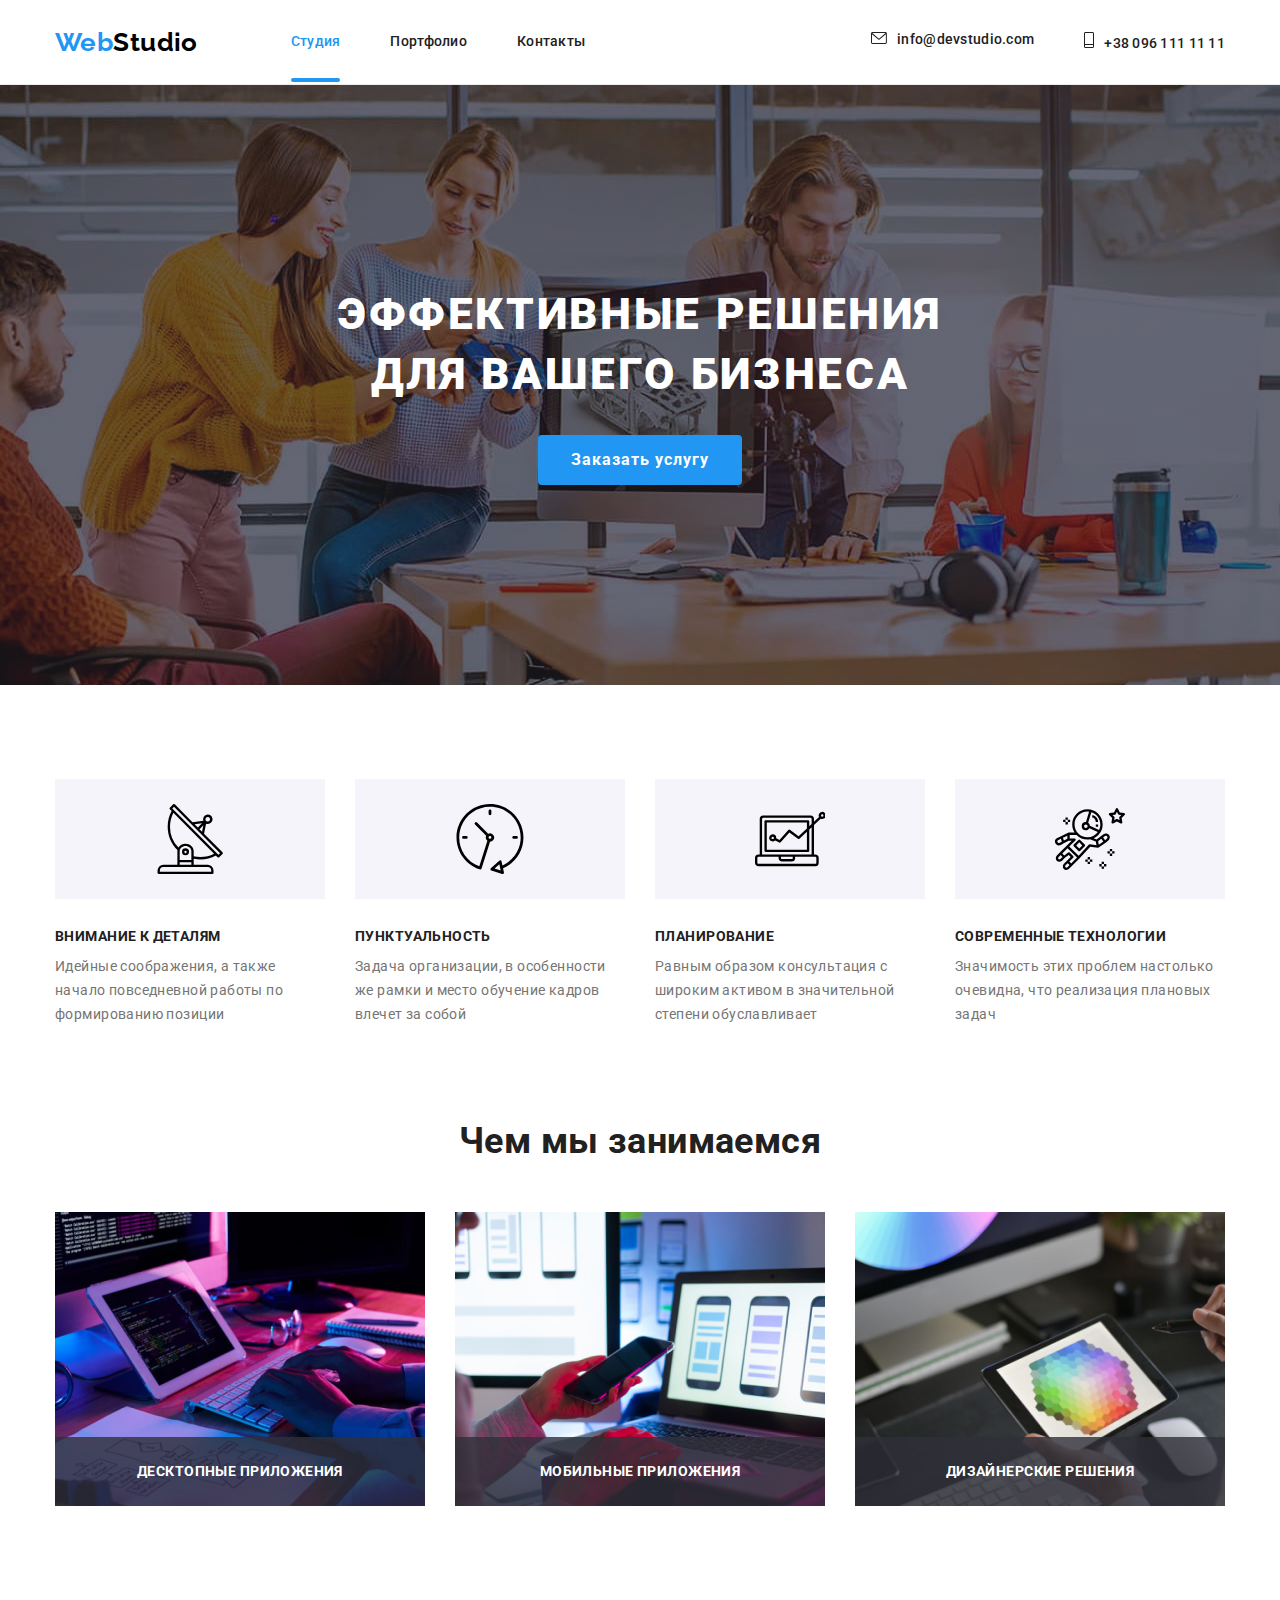
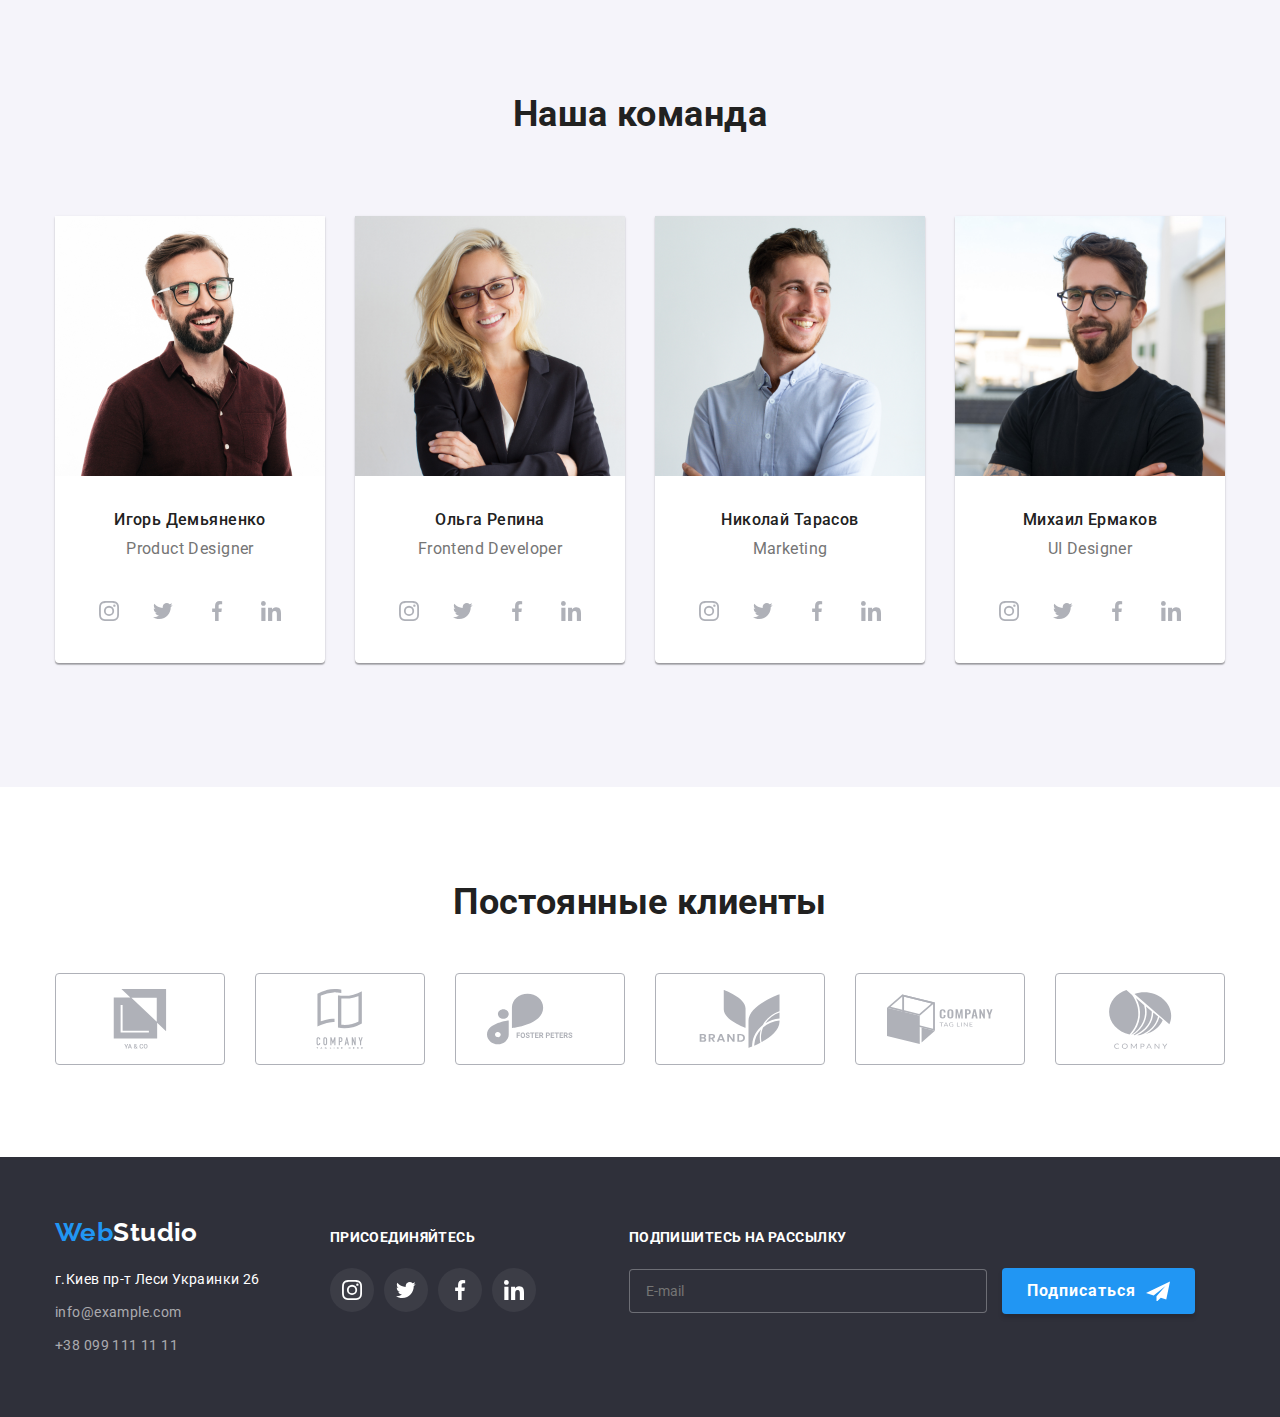
==== index.html @ 928c5e3b "Initial commit" ====
<!DOCTYPE html>
<html lang="ru">
  <head>
    <meta charset="UTF-8" />
    <meta http-equiv="X-UA-Compatible" content="IE=edge" />
    <meta name="viewport" content="width=device-width, initial-scale=1.0" />
    <title>WebStudio</title>
    <link rel="preconnect" href="https://fonts.googleapis.com" />
    <link rel="preconnect" href="https://fonts.gstatic.com" crossorigin />
    <link
      href="https://fonts.googleapis.com/css2?family=Raleway:ital,wght@0,700;1,700&family=Roboto:wght@400;500;700;900&display=swap"
      rel="stylesheet"
    />
    <link
    rel="stylesheet"
    href="https://cdnjs.cloudflare.com/ajax/libs/modern-normalize/1.1.0/modern-normalize.min.css"
  />    
    <link rel="stylesheet" href="./css/main.min.css">
  </head>

  <body>
    <header class="header">
      <div class="container header__section">            
          <a class="header__logo logo link"=./index.html" 
            >Web<span class="header__logo--black">Studio</span></a>
        <nav class="header__nav">
        <ul class="nav list no-bullet">
          <li class="nav__item"><a href="./index.html" class="nav__link link nav__link--current ">Студия</a></li>
          <li class="nav__item"><a href="./portfolio.html" class="nav__link">Портфолио</a></li>
          <li class="nav__item"><a href="" class="nav__link">Контакты</a></li>
        </ul>
      </nav>
      <ul class="header-contact header-contack__list no-bullet">
        <li class="header-contact__item"><a href="mailto:info@devstudio.com" class="header-contact__link link"><svg class="header-contact__icon" width="16" height="12">
          <use href="./images/icons.svg#icon-envelope"></use>
        </svg>info@devstudio.com</a></li>
        <li class="header-contact__item"><a href="tel:+380961111111" class="header-contact__link link"><svg class="header-contact__icon" width="10" height="16">
          <use href="./images/icons.svg#icon-mobile"></use>
        </svg>+38 096 111 11 11</a></li>
      </ul>
    </div>
    
    </header>
    <main>
      <section class="hero">
        <div class="container">
        <h1 class="hero__title">
          Эффективные решения
          для вашего бизнеса
        </h1>
        <button type="button" class="hero__button" data-modal-open="">Заказать услугу</button>
      </div>
      </section>

      <section class="features">
        <div class="container">
        <h2 class="visually-hidden">Особенности</h2>
        <ul class="no-bullet feature-list">
          <li class="feature-list__items">
            <div class="features-list__icon-fon">
              <svg class="features-list__icon" width="70" height="70">
                <use href="./images/icons.svg#icon-antenna"></use>
              </svg>
            </div>
            <h3 class="features-list__title ">Внимание к деталям</h3>
            <p class="features-list__text">Идейные соображения, а также начало повседневной работы по формированию позиции</p>
          </li>
          <li class="feature-list__items">
            <div class="features-list__icon-fon">
              <svg class="features-list__icon" width="70" height="70">
                <use href="./images/icons.svg#icon-clock"></use>
              </svg>
            </div>
            <h3 class="features-list__title ">Пунктуальность</h3>
            <p class="features-list__text">Задача организации, в особенности же рамки и место обучение кадров влечет за собой </p>
            
          </li>
          <li class="feature-list__items">
            <div class="features-list__icon-fon">
              <svg class="features-list__icon" width="70" height="70">
                <use href="./images/icons.svg#icon-diagram"></use>
              </svg>
            </div>
            <h3 class="features-list__title">Планирование</h3>
            <p class="features-list__text">Равным образом консультация с широким активом в значительной степени обуславливает </p>

           
          </li>
          <li class="feature-list__items">
            <div class="features-list__icon-fon">
                <svg class="features-list__icon" width="70" height="70">
                  <use href="./images/icons.svg#icon-astronaut"></use>
                </svg>
              </div>
            <h3 class="features-list__title ">Современные технологии</h3>
            <p class="features-list__text">Значимость этих проблем настолько очевидна, что реализация плановых задач</p>
          </li>
        </ul>
        </div>
      </section>

      <section class="activity">
        <div class="container">
        <h2 class="activity__title">Чем мы занимаемся</h2>
        <ul class="no-bullet list-activity">
          <li class="list-activity__item">
            <img src="./images/box_1.jpg" alt="руки на клавиатуре" width="370" height="294" />
            <p class="list-activity__text">Десктопные приложения</p>
          </li>
          <li class="list-activity__item">
            <img src="./images/box_2.jpg" alt="телефон в руках" width="370" height="294" />
            <p class="list-activity__text">Мобильные приложения</p>
          </li>
          <li class="list-activity__item">
            <img src="./images/box_3.jpg" alt="телефон в руках" width="370" height="294" />
            <p class="list-activity__text">Дизайнерские решения</p>
          </li>
        </ul>
      </div>
      </section>

      <section class="team">
        <div class="container">
        <h2 class="team-title">Наша команда</h2>

        <ul class="no-bullet team-list">          
          <li class="team-list__item--shadow ">
            <img src="./images/img_1.jpg" alt="Игорь Демьяненко" width="270" height="260" />
            <h3 class="team-list__worker">Игорь Демьяненко</h3>
            <p lang="en" class="team-list__profession">Product Designer</p>
            
            <ul class="team-list__social-list no-bullet">
              <li class="team-list__social-item">
                  <a href="" class="team-list__social-link">
                      <svg class="team-list__social-logo" width="20" height="20">   
                          <use href="./images/icons.svg#icon-instagram" ></use> 
                      </svg>
                  </a>
              </li>
              <li class="team-list__social-item">
                  <a href="" class="team-list__social-link">
                      <svg class="team-list__social-logo" width="20" height="20">
                          <use href="./images/icons.svg#icon-twitter" ></use>
                      </svg>
                  </a>
              </li>
              <li class="team-list__social-item">
                  <a href="" class="team-list__social-link">
                      <svg class="team-list__social-logo" width="20" height="20">
                          <use href="./images/icons.svg#icon-facebook" ></use>
                      </svg>
                  </a>
              </li>
              <li class="team-list__social-item">
                  <a href="" class="team-list__social-link">
                      <svg class="team-list__social-logo" width="20" height="20">
                          <use href="./images/icons.svg#icon-linkedin" ></use>
                      </svg>
                  </a>
              </li>
          </ul>
          </li>   

          <li class="team-list__item--shadow">
            <img src="./images/img_2.jpg" alt="Ольга Репина" width="270" height="260" />
            <h3 class="team-list__worker">Ольга Репина</h3>
            <p lang="en" class="team-list__profession">Frontend Developer</p>
            <ul class="team-list__social-list no-bullet">
              <li class="team-list__social-item">
                  <a href="" class="team-list__social-link">
                      <svg class="team-list__social-logo" width="20" height="20">   
                          <use href="./images/icons.svg#icon-instagram" ></use> 
                      </svg>
                  </a>
              </li>
              <li class="team-list__social-item">
                  <a href="" class="team-list__social-link">
                      <svg class="team-list__social-logo" width="20" height="20">
                          <use href="./images/icons.svg#icon-twitter" ></use>
                      </svg>
                  </a>
              </li>
              <li class="team-list__social-item">
                  <a href="" class="team-list__social-link">
                      <svg class="team-list__social-logo" width="20" height="20">
                          <use href="./images/icons.svg#icon-facebook" ></use>
                      </svg>
                  </a>
              </li>
              <li class="team-list__social-item">
                  <a href="" class="team-list__social-link">
                      <svg class="team-list__social-logo" width="20" height="20">
                          <use href="./images/icons.svg#icon-linkedin" ></use>
                      </svg>
                  </a>
              </li>
          </ul>
          </li>   

          <li class="team-list__item--shadow">
            <img src="./images/img_3.jpg" alt="Николай Тарасов" width="270" height="260" />
            <h3 class="team-list__worker">Николай Тарасов</h3>
            <p lang="en" class="team-list__profession">Marketing</p>
            <ul class="team-list__social-list no-bullet">
              <li class="team-list__social-item">
                  <a href="" class="team-list__social-link">
                      <svg class="team-list__social-logo" width="20" height="20">   
                          <use href="./images/icons.svg#icon-instagram" ></use> 
                      </svg>
                  </a>
              </li>
              <li class="team-list__social-item">
                  <a href="" class="team-list__social-link">
                      <svg class="team-list__social-logo" width="20" height="20">
                          <use href="./images/icons.svg#icon-twitter" ></use>
                      </svg>
                  </a>
              </li>
              <li class="team-list__social-item">
                  <a href="" class="team-list__social-link">
                      <svg class="team-list__social-logo" width="20" height="20">
                          <use href="./images/icons.svg#icon-facebook" ></use>
                      </svg>
                  </a>
              </li>
              <li class="team-list__social-item">
                  <a href="" class="team-list__social-link">
                      <svg class="team-list__social-logo" width="20" height="20">
                          <use href="./images/icons.svg#icon-linkedin" ></use>
                      </svg>
                  </a>
              </li>
          </ul>
          </li>   

          <li class="team-list__item--shadow">
            <img src="./images/img_4.jpg" alt="Михаил Ермаков" width="270" height="260" />
            <h3 class="team-list__worker">Михаил Ермаков</h3>
            <p lang="en" class="team-list__profession">UI Designer</p>
            <ul class="team-list__social-list no-bullet">
              <li class="team-list__social-item">
                  <a href="" class="team-list__social-link">
                      <svg class="team-list__social-logo" width="20" height="20">   
                          <use href="./images/icons.svg#icon-instagram" ></use> 
                      </svg>
                  </a>
              </li>
              <li class="team-list__social-item">
                  <a href="" class="team-list__social-link">
                      <svg class="team-list__social-logo" width="20" height="20">
                          <use href="./images/icons.svg#icon-twitter" ></use>
                      </svg>
                  </a>
              </li>
              <li class="team-list__social-item">
                  <a href="" class="team-list__social-link">
                      <svg class="team-list__social-logo" width="20" height="20">
                          <use href="./images/icons.svg#icon-facebook" ></use>
                      </svg>
                  </a>
              </li>
              <li class="team-list__social-item">
                  <a href="" class="team-list__social-link">
                      <svg class="team-list__social-logo" width="20" height="20">
                          <use href="./images/icons.svg#icon-linkedin" ></use>
                      </svg>
                  </a>
              </li>
          </ul>
          </li>   
          </ul>

          </li>
        </ul>
      </div>
      </section>

      <section class="client">
        <div class = "container">
        <h2 class="client__title"> Постоянные клиенты </h2> 
        <ul class="client__list">
          <li class="client__item"><a class=" client__link" href="">
            <svg class="client__icon" width="106" height="60">
              <use href="./images/icons.svg#icon-yaco"></use>
            </svg>
          </a>
          </li>
          <li class="client__item"> <a class="client__link" href="">
            <svg class="client__icon" width="106" height="60">
              <use href="./images/icons.svg#icon-company"></use>
            </svg>
          </a>
          </li>
          <li class="client__item"><a class="client__link" href="">
            <svg class="client__icon" width="106" height="60">
              <use href="./images/icons.svg#icon-foster"></use>
            </svg>
          </a>
        </li>
          <li class="client__item"><a class="client__link" href="">
            <svg class="client__icon" width="106" height="60">
              <use href="./images/icons.svg#icon-brand"></use>
            </svg>
          </a>
        </li>
          <li class="client__item"><a class="client__link" href="">
            <svg class="client__icon" width="106" height="60">
              <use href="./images/icons.svg#icon-tag"></use>
            </svg>
          </a></li>
          <li class="client__item"><a class="client__link" href="">
            <svg class="client__icon" width="106" height="60">
              <use href="./images/icons.svg#icon-company2"></use>
            </svg>
          </a>
        </li>        
        </ul>
      </div>
      </section>
    
    </main>

    <footer class="footer">
      <div class="container">
        <div class="footer-flex">
          <div class="footer__contact">
      <a class="footer__logo logo link" href="./index.html"
      >Web<span class="footer__logo--white">Studio</span></a
    >
<address class="footer-contact">
        <ul class="no-bullet footer-contact__list">
          <li class="footer-adress footer-contact__list">
            <a
              href="https://goo.gl/maps/FCQ5aKZxrLypP4Zz5"
              class="footer-link footer-address"
              target="_blank"
              rel="noopener noreferrer"
            >
              г.Киев пр-т Леси Украинки 26
            </a>
          </li>
          <li class="footer-list">
            <a href="mailto:info@example.com" class="footer-link footer-contacts"
              >info@example.com</a
            >
          </li>
          <li class="footer-list">
            <a href="tel:+380991111111" class="footer-link footer-contacts">+38 099 111 11 11</a>
          </li>
        </ul>
      </address>    
    </div>    
   
    <div class ="social-footer">
      <p class ="social-footer__text">Присоединяйтесь</p>
      <ul class = "social-footer__list"> 
      <li class="social-footer__item"><a class="social-footer__link" href=""> <svg class="social-footer__icon" width="20" height="20">
        <use href="./images/icons.svg#icon-instagram"></use>
      </svg>
    </a> 
      </svg>
    </a>
  </li>
  <li class="social-footer__item"><a class="social-footer__link" href="">
    <svg class="social-footer__icon" width="20" height="20">
   <use href="./images/icons.svg#icon-twitter"></use>
 </svg>
</a>
</li>
<li class="social-foter__item"><a class="social-footer__link" href=""> 
  <svg class="social-footer__icon" width="20" height="20">
  <use href="./images/icons.svg#icon-facebook"></use>
</svg>
</a>
</li>      
<li class="social-foter__item"><a class="social-footer__link" href=""> 
  <svg class="social-footer__icon" width="20" height="20">
  <use href="./images/icons.svg#icon-linkedin"></use>
</svg>
</a>
</li>    
</ul>
      </div>
      <div class="footer-submit">
        <p class="footer-submit__text">Подпишитесь на рассылку</p>
        <div class="footer-submit__form">
          <label class="footer-submit__label" for="submit-mail"></label>
          <input class="footer-submit__input" type="email" name="submit-mail" id="submit-mail" placeholder="E-mail">
          <button class="footer-submit__btn" type="submit">Подписаться</button>
        </div>
    </div>
  </div>

 <div class="backdrop is-hidden " data-modal=""> 
    <div class="modal">
      <button class="close-modal-btn" data-modal-close="">
        <svg class="close-modal-btn-icon" width="11" height="11">
            <use href="./images/icons.svg#icon-vector"></use>
        </svg>
    </button>

    <form class="form">
      <p class="form-title">Оставьте свои данные, мы вам перезвоним</p>
           
      <div class="form-field top-title">
        <label class="form-label" for="name">Имя</label>
        <input class="form-input" type="text" name="name" id="name">
        <svg class="input-icon" width="12" height="12">
          <use
              href="./images/icons.svg#icon-name"
          ></use>
        </svg>
      </div>
      <div class="form-field">
        <label class="form-label" for="tel">Телефон</label>
        <input class="form-input" type="tel" name="tel" id="tel">
        <svg class="input-icon" width="12" height="12">
          <use
              href="./images/icons.svg#icon-tel"
          ></use>
        </svg>
      </div>
      <div class="form-field">
        <label class="form-label" for="email">Почта</label>
        <input class="form-input" type="email" name="email" id="email">
        <svg class="input-icon" width="12" height="12">
          <use
              href="./images/icons.svg#icon-mail"
          ></use>
        </svg>
      </div>
      <div class="form-field">
        <label class="comment-label" for="comment">Комментарий</label>
        <textarea class="comment" name="comment" id="comment" rows="9" placeholder="Введите текст"></textarea>
      </div>
      <div class="form-field-chek">
        
        <label class="policy-label" for="policy"></a> 
          <input class="form-checkbox" type="checkbox" name="policy" id="policy">
          <span class="icon-chek"></span>
          Соглашаюсь с рассылкой и принимаю <a class="policy-link" href="">Условия договора</a>
        </label>
        
      </div>
      <button class="form-btn" type="submit">Отправить</button>
    </form>
    </div>
  </div>

  <script src="./js/modal.js">
  </script>
    </footer> 
  </body>
</html>
---- css/main.min.css ----
:root{--main-text-cl: #757575;--add-cl: #212121;--white-cl: #ffffff;--black-cl: #000000;--accent-cl: #2196f3;--background-dark: #2f303a;--alt-background: #f5f4fa;--logo-color: #afb1b8;--timing-function: cubic-bezier(0.4, 0, 0.2, 1);--animation-duration: 250ms;--timing-function1: transform 250ms cubic-bezier(0.4, 0, 0.2, 1)}html{-webkit-box-sizing:border-box;box-sizing:border-box}*,*::before,*::after{-webkit-box-sizing:border-box;box-sizing:border-box}body{font-family:"Roboto",sans-serif;color:var(--main-text-cl);font-size:14px;background-color:var(--white-cl);letter-spacing:.03em}.link{text-decoration:none}h1,h2,h3,h4,h5,h6,p,ul{margin:0;padding:0}img{display:block;height:auto;max-width:100%}.button-cursor{cursor:pointer}.list{padding:0;margin:0}a{text-decoration:none}.no-bullet{list-style:none}.container{max-width:1200px;width:100%;margin-left:auto;margin-right:auto;padding-left:15px;padding-right:15px}.logo{font-family:"Raleway";font-weight:700;font-size:26px;line-height:1.19;color:var(--accent-cl)}.visually-hidden{position:absolute;clip:rect(1px 1px 1px 1px);clip:rect(1px, 1px, 1px, 1px);padding:0;border:0;height:1px;width:1px;overflow:hidden}.header__logo--black{color:var(--black-cl)}.logo-white{color:var(--white-cl)}.header{border-bottom:1px solid #ececec}.header__section{display:-webkit-box;display:-ms-flexbox;display:flex;-webkit-box-align:center;-ms-flex-align:center;align-items:center}.header__nav{margin-left:93px}.nav{display:-webkit-box;display:-ms-flexbox;display:flex}.nav__item:not(:last-child){margin-right:50px}.nav__link,.header-contact__link{display:block;padding-top:32px;padding-bottom:32px;font-weight:500;line-height:1.14;letter-spacing:.02em;text-decoration:none;color:var(--add-cl);-webkit-transition-property:color;transition-property:color;-webkit-transition-duration:var(--animation-duration);transition-duration:var(--animation-duration);-webkit-transition-timing-function:var(--timing-function);transition-timing-function:var(--timing-function)}.header-contact__link:hover,.header-contact__link:focus{color:var(--accent-cl)}.header-contact{display:-webkit-box;display:-ms-flexbox;display:flex;margin-left:auto}.header-contack__list{margin-left:auto}.header-contact__item+.header-contact__item{margin-left:50px}.header-contact__icon{margin-right:10px;fill:currentColor}.nav__link{position:relative}.nav__link:focus,.nav__link:hover{color:var(--accent-cl)}.nav__link--current{color:var(--accent-cl)}.nav__link--current::before{content:"";position:absolute;height:4px;width:100%;border-radius:2px;left:0;bottom:0;background-color:var(--accent-cl)}.hero{max-width:1600px;height:600px;margin-left:auto;margin-right:auto;padding-top:200px;padding-bottom:200px;background-image:-webkit-gradient(linear, left top, right top, from(rgba(47, 48, 58, 0.4)), to(rgba(47, 48, 58, 0.4))),url(../images/hero.jpg);background-image:linear-gradient(to right, rgba(47, 48, 58, 0.4), rgba(47, 48, 58, 0.4)),url(../images/hero.jpg);background-color:var(--background-dark);background-repeat:no-repeat;background-position:center;background-size:cover;text-align:center;color:var(--white-cl)}.hero__title{margin-bottom:30px;max-width:696px;margin-left:auto;margin-right:auto;font-weight:900;font-size:44px;line-height:1.36;text-align:center;letter-spacing:.06em;text-transform:uppercase}.hero__button{border-radius:4px;border:1px solid rgba(0,0,0,0);padding:10px 32px;font-weight:700;font-size:16px;font-family:inherit;line-height:1.8;letter-spacing:.06em;background-color:var(--accent-cl);color:var(--white-cl);-webkit-transition-property:background-color;transition-property:background-color;-webkit-transition-duration:var(--animation-duration);transition-duration:var(--animation-duration);-webkit-transition-timing-function:var(--timing-function);transition-timing-function:var(--timing-function)}.hero__button:hover,.hero__button:focus{color:var(--accent-cl);background-color:var(--white-cl)}.features{padding-top:94px;padding-bottom:94px}.feature-list{display:-webkit-box;display:-ms-flexbox;display:flex;margin-right:-30px}.feature-list__items{margin-right:30px;max-width:270px}.features-list__icon-fon{display:-webkit-box;display:-ms-flexbox;display:flex;width:270px;height:120px;-webkit-box-align:center;-ms-flex-align:center;align-items:center;-webkit-box-pack:center;-ms-flex-pack:center;justify-content:center;margin-bottom:30px;background-color:var(--alt-background)}.features-list__icon{-webkit-box-align:center;-ms-flex-align:center;align-items:center}.features-list__title{margin-bottom:10px;font-size:14px;line-height:1.14;text-transform:uppercase;color:var(--add-cl)}.features-list__text{line-height:1.71}.activity{padding-bottom:94px}.activity__title{text-align:center;color:var(--add-cl);margin-bottom:50px;font-size:36px;line-height:1.16}.list-activity{display:-webkit-box;display:-ms-flexbox;display:flex}.list-activity__item:not(:last-child){margin-right:30px}.list-activity__item{position:relative}.list-activity__text{position:absolute;width:100%;bottom:0;padding:27px 0px;font-weight:bold;font-size:14px;line-height:1.14;text-align:center;text-transform:uppercase;color:var(--white-cl);background-color:rgba(47,48,58,.8)}.team{padding-bottom:94px;padding-top:94px;background-color:var(--alt-background)}.team-title{text-align:center;color:var(--add-cl);margin-bottom:50px;font-size:36px;line-height:1.16}.team-list{display:-webkit-box;display:-ms-flexbox;display:flex;padding:30px 0px}.team-list__item--shadow:not(:last-child){margin-right:30px}.team-list__item--shadow{-webkit-box-shadow:0px 1px 3px rgba(0,0,0,.12),0px 1px 1px rgba(0,0,0,.14),0px 2px 1px rgba(0,0,0,.2);box-shadow:0px 1px 3px rgba(0,0,0,.12),0px 1px 1px rgba(0,0,0,.14),0px 2px 1px rgba(0,0,0,.2);border-bottom-left-radius:4px;border-bottom-right-radius:4px;background-color:var(--white-cl)}.team-list__worker{margin-top:35px;font-weight:500;font-size:16px;line-height:1.18;text-align:center;color:var(--add-cl)}.team-list__profession{margin-top:10px;padding-bottom:30px;font-size:16px;line-height:1.18;text-align:center}.team-list__social-list{list-style:none;display:-webkit-box;display:-ms-flexbox;display:flex;-webkit-box-pack:center;-ms-flex-pack:center;justify-content:center;-webkit-box-align:center;-ms-flex-align:center;align-items:center;margin-right:-10px;padding-bottom:30px}.team-list__social-item{margin-right:10px}.team-list__social-link{display:-webkit-box;display:-ms-flexbox;display:flex;-webkit-box-pack:center;-ms-flex-pack:center;justify-content:center;-webkit-box-align:center;-ms-flex-align:center;align-items:center;width:44px;height:44px;border-radius:50%;color:var(--logo-color);-webkit-transition-property:color,background-color;transition-property:color,background-color;-webkit-transition-duration:var(--animation-duration);transition-duration:var(--animation-duration);-webkit-transition-timing-function:var(--timing-function);transition-timing-function:var(--timing-function)}.team-list__social-link:hover,.team-list__social-link:focus{color:var(--white-cl);background-color:var(--accent-cl)}.team-list__social-logo{fill:currentColor}.client{padding-top:94px;padding-bottom:94px}.client__title{margin-bottom:50px;font-weight:700;font-size:36px;line-height:1.17;text-align:center;color:var(--add-cl)}.client__list{padding:0;margin:0;list-style:none;display:-webkit-box;display:-ms-flexbox;display:flex}.client__item:not(:last-child){margin-right:30px}.client__item{width:170px;height:90px}.client__link{display:-webkit-box;display:-ms-flexbox;display:flex;-webkit-box-pack:center;-ms-flex-pack:center;justify-content:center;-webkit-box-align:center;-ms-flex-align:center;align-items:center;width:170px;height:92px;border:1px solid var(--logo-color);border-radius:4px;color:var(--accent-cl);-webkit-transition-property:border;transition-property:border;-webkit-transition-duration:var(--animation-duration);transition-duration:var(--animation-duration);-webkit-transition-timing-function:var(--timing-function);transition-timing-function:var(--timing-function)}.client__link:hover,.client__link:focus{border:1px solid var(--accent-cl)}.client__link:hover .client__icon,.client__link:focus .client__icon{fill:var(--accent-cl)}.client__icon{fill:var(--logo-color);-webkit-transition-property:fill;transition-property:fill;-webkit-transition-duration:var(--animation-duration);transition-duration:var(--animation-duration);-webkit-transition-timing-function:var(--timing-function);transition-timing-function:var(--timing-function)}.footer{padding-top:60px;padding-bottom:60px;background-color:var(--background-dark);color:var(--white-cl)}.footer-flex{display:-webkit-box;display:-ms-flexbox;display:flex;margin:0;padding:0}.footer__logo--white{color:var(--white-cl)}.footer-contact{margin-top:20px}.footer-list:not(:first-child){margin-top:9px}.footer-title,.footer-link{font-family:"Raleway";font-weight:700;font-size:26px;line-height:1.19;letter-spacing:.03em;text-decoration:none;color:var(--white-cl);-webkit-transition-property:color;transition-property:color;-webkit-transition-duration:var(--animation-duration);transition-duration:var(--animation-duration);-webkit-transition-timing-function:var(--timing-function);transition-timing-function:var(--timing-function)}.footer-address{font-family:"roboto";font-weight:400;font-size:14px;line-height:1.7;letter-spacing:.03em;font-style:normal}.footer-contacts{font-family:"roboto";font-weight:400;font-size:14px;line-height:1.7;letter-spacing:.03em;color:rgba(255,255,255,.6);font-style:normal}.footer-contacts:hover,.footer-contacts:focus{color:var(--accent-cl)}.social-footer{margin-left:70px;width:206px}.social-footer__text{padding:20px 0px 10px 0px;margin-bottom:20px;font-weight:700;font-size:14px;line-height:1.14px;text-transform:uppercase;color:var(--white-cl)}.social-footer__list{display:-webkit-box;display:-ms-flexbox;display:flex;padding:0;margin-top:0;list-style:none;-webkit-box-pack:justify;-ms-flex-pack:justify;justify-content:space-between;-webkit-box-align:center;-ms-flex-align:center;align-items:center}.social-footer__item{width:44px;height:44px}.social-footer__link{width:44px;height:44px;display:block;border-radius:50%;color:#fff;background-color:rgba(255,255,255,.062745098)}.social-footer__link:hover,.social-footer__link:focus{color:var(--white-cl);background-color:var(--accent-cl)}.social-footer__icon{margin:12px 0px 0px 12px;fill:currentColor}.footer-submit{width:570px;margin-left:93px}.footer-submit__text{padding:20px 0px 10px 0px;margin-bottom:20px;font-weight:700;font-size:14px;line-height:1.14px;text-transform:uppercase;color:var(--white-cl)}.footer-submit__input{width:358px;margin:0;padding:13px 16px;border-radius:4px;border:1px solid rgba(255,255,255,.3);background-color:var(--background-dark);color:var(--white-cl)}.footer-submit__btn{display:-webkit-inline-box;display:-ms-inline-flexbox;display:inline-flex;-webkit-box-align:center;-ms-flex-align:center;align-items:center;-webkit-box-pack:center;-ms-flex-pack:center;justify-content:center;border:none;margin:0;margin-left:0px;padding:8px 25px;border-radius:4px;background-color:var(--accent-cl);-webkit-box-shadow:0px 4px 4px rgba(0,0,0,.15);box-shadow:0px 4px 4px rgba(0,0,0,.15);color:var(--white-cl);font-family:"Roboto";font-style:normal;font-weight:700;font-size:16px;line-height:1.87;letter-spacing:.06em;cursor:pointer;min-height:43px;margin-left:12px}.footer-submit__btn::after{content:"";display:inline-block;width:24px;height:20px;margin-left:10px;background-image:url(../images/send.svg)}.portfolio{padding-top:94px;padding-bottom:94px}.portfolio__buttons{display:-webkit-box;display:-ms-flexbox;display:flex;-webkit-box-pack:center;-ms-flex-pack:center;justify-content:center;margin-bottom:50px}.button__list:not(:last-child){margin-right:8px}.portfolio__button{display:inline-block;min-width:73px;border-radius:4px;border:1px solid rgba(0,0,0,0);padding:6px 22px;font-family:"Roboto",sans-serif;font-weight:500;font-size:16px;line-height:1.63;letter-spacing:.03em;text-align:center;background-color:var(--alt-background);color:var(--black-cl);cursor:pointer;-webkit-transition-property:color,background-color,-webkit-box-shadow;transition-property:color,background-color,-webkit-box-shadow;transition-property:color,background-color,box-shadow;transition-property:color,background-color,box-shadow,-webkit-box-shadow;-webkit-transition-duration:var(--animation-duration);transition-duration:var(--animation-duration);-webkit-transition-timing-function:var(--timing-function);transition-timing-function:var(--timing-function)}.portfolio__button:hover,.portfolio__button:focus{background-color:var(--accent-cl);color:var(--white-cl)}.portfolio__button--active{background-color:var(--accent-cl);color:var(--white-cl)}.portfolio-cards{display:-webkit-box;display:-ms-flexbox;display:flex;-ms-flex-wrap:wrap;flex-wrap:wrap}.portfolio-cards__item:not(:nth-child(3n)){margin-right:30px}.portfolio-cards__item{margin-bottom:30px;-webkit-transition-property:-webkit-box-shadow;transition-property:-webkit-box-shadow;transition-property:box-shadow;transition-property:box-shadow, -webkit-box-shadow;-webkit-transition-duration:var(--animation-duration);transition-duration:var(--animation-duration);-webkit-transition-timing-function:var(--timing-function);transition-timing-function:var(--timing-function)}.portfolio-cards__item:nth-child(n+7){margin-bottom:0}.portfolio-cards__item:hover,.portfolio-cards__item:focus{-webkit-box-shadow:0px 3px 1px rgba(0,0,0,.1),0px 1px 2px rgba(0,0,0,.08),0px 2px 2px rgba(0,0,0,.12);box-shadow:0px 3px 1px rgba(0,0,0,.1),0px 1px 2px rgba(0,0,0,.08),0px 2px 2px rgba(0,0,0,.12)}.portfolio-cards__link{display:block}.portfolio-cards__link:focus{-webkit-box-shadow:0px 1px 1px rgba(0,0,0,.12),0px 4px 4px rgba(0,0,0,.06),1px 4px 6px rgba(0,0,0,.16);box-shadow:0px 1px 1px rgba(0,0,0,.12),0px 4px 4px rgba(0,0,0,.06),1px 4px 6px rgba(0,0,0,.16)}.portfolio-cards__link:focus .overlay-text{-webkit-transform:translateY(0%);transform:translateY(0%)}.portfolio-name{border:1px solid #eee;border-top:rgba(0,0,0,0);padding:20px 24px}.portfolio-name__heading{font-size:18px;line-height:2;letter-spacing:.06em;color:var(--add-cl)}.portfolio-name__descr{font-size:16px;line-height:1.87;font-weight:400;color:#757575}.portfolio-cards__description{position:relative;overflow:hidden}.portfolio-cards__description:hover .portfolio-cards__text{-webkit-transform:translateY(0%);transform:translateY(0%)}.portfolio-cards__text{position:absolute;display:-webkit-box;display:-ms-flexbox;display:flex;-webkit-box-pack:center;-ms-flex-pack:center;justify-content:center;-webkit-box-align:center;-ms-flex-align:center;align-items:center;top:0;left:0;width:100%;height:100%;overflow:hidden;font-weight:normal;padding:24px;font-size:18px;line-height:1.5555555556;letter-spacing:.03em;color:var(--alt-background);background-color:rgba(33,150,243,.9);-webkit-transform:translateY(101%);transform:translateY(101%);-webkit-transition:var(--timing-function1);transition:var(--timing-function1)}.backdrop{position:fixed;top:0;left:0;width:100%;height:100%;background:rgba(0,0,0,.2)}.backdrop.is-hidden{opacity:0;pointer-events:none;-webkit-transition-duration:var(--animation-duration);transition-duration:var(--animation-duration);-webkit-transition-timing-function:var(--timing-function);transition-timing-function:var(--timing-function)}.backdrop.is-hidden .modal{-webkit-transform:translate(-50%, -50%) scale(0.2);transform:translate(-50%, -50%) scale(0.2)}.modal{position:absolute;top:50%;left:50%;padding:40px;min-width:528px;min-height:581px;background-color:var(--alt-background);-webkit-box-shadow:0px 1px 3px rgba(0,0,0,.12),0px 1px 1px rgba(0,0,0,.14),0px 2px 1px rgba(0,0,0,.2);box-shadow:0px 1px 3px rgba(0,0,0,.12),0px 1px 1px rgba(0,0,0,.14),0px 2px 1px rgba(0,0,0,.2);border-radius:4px;-webkit-transform:translate(-50%, -50%) scale(1);transform:translate(-50%, -50%) scale(1);-webkit-transition:var(--timing-function1),opacity 250ms cubic-bezier(0.4, 0, 0.2, 1);transition:var(--timing-function1),opacity 250ms cubic-bezier(0.4, 0, 0.2, 1)}.close-modal-btn{position:absolute;top:8px;right:8px;width:30px;height:30px;border-radius:50%;border:1px solid rgba(0,0,0,.1);background-color:var(--background-color1);-webkit-transition-property:color;transition-property:color;-webkit-transition-duration:var(--animation-duration);transition-duration:var(--animation-duration);-webkit-transition-timing-function:var(--timing-function);transition-timing-function:var(--timing-function)}.close-modal-btn:hover,.close-modal-btn:focus{color:var(--accent-cl)}.close-modal-btn:hover .close-modal-btn-icon,.close-modal-btn:focus .close-modal-btn-icon{fill:currentColor}.form-title{font-weight:700;font-size:20px;line-height:1.15;text-align:center;color:#000;margin-bottom:20px}.form-field{position:relative;display:-webkit-box;display:-ms-flexbox;display:flex;-webkit-box-orient:vertical;-webkit-box-direction:normal;-ms-flex-direction:column;flex-direction:column;margin-bottom:10px}.form-label,.comment-label{font-size:12px;line-height:1.17;letter-spacing:.01em;color:var(--main-text-cl);margin-bottom:4px}.form-input{width:100%;margin:0;padding:11px 42px;border:1px solid rgba(33,33,33,.2);border-radius:4px;-webkit-transition:border-color 250ms cubic-bezier(0.4, 0, 0.2, 1);transition:border-color 250ms cubic-bezier(0.4, 0, 0.2, 1)}.form-input:hover,.form-input:focus{outline:none;border-color:var(--accent-cl)}.form-input:hover~.input-icon,.form-input:focus~.input-icon{fill:var(--accent-cl)}.input-icon{position:absolute;top:50%;left:15px;-webkit-transform:translateY(25%);transform:translateY(25%);display:inline-block;width:12px;height:12px;-webkit-transition:fill 250ms cubic-bezier(0.4, 0, 0.2, 1);transition:fill 250ms cubic-bezier(0.4, 0, 0.2, 1)}textarea{resize:none;border:1px solid rgba(33,33,33,.2);border-radius:4px;padding:12px 16px;font-size:12px;line-height:1.17;letter-spacing:.01em;height:120px;-webkit-transition:border-color 250ms cubic-bezier(0.4, 0, 0.2, 1);transition:border-color 250ms cubic-bezier(0.4, 0, 0.2, 1)}textarea:hover,textarea:focus{outline:none;border-color:var(--accent-cl)}.form-field-chek{padding-left:14px;margin-top:25px;margin-bottom:30px}.form-checkbox{position:absolute;width:1px;height:1px;margin:-1px;padding:0;border:0;clip:rect(0 0 0 0)}.icon-chek{display:inline-block;width:16px;height:15px;border:2px solid #212121;border-radius:2px;margin-right:7px}.form-checkbox:checked+.icon-chek{background-image:url(../images/icon-check.svg);background-position:center;background-repeat:no-repeat;background-color:var(--accent-cl);background-origin:border-box;border-color:var(--accent-cl)}.policy-label{display:-webkit-box;display:-ms-flexbox;display:flex;-webkit-box-align:center;-ms-flex-align:center;align-items:center;font-size:14px;line-height:1.71;color:var(--main-text-cl)}.policy-link{margin-left:4px;color:#2196f3;text-decoration:underline}.form-btn{display:-webkit-box;display:-ms-flexbox;display:flex;-webkit-box-align:center;-ms-flex-align:center;align-items:center;-webkit-box-pack:center;-ms-flex-pack:center;justify-content:center;margin:0 auto;padding:10px 56px;border:none;border-radius:4px;text-align:center;text-decoration:none;font-family:"Roboto";font-style:normal;font-weight:700;font-size:16px;line-height:1.87;letter-spacing:.06em;cursor:pointer;background-color:var(--accent-cl);-webkit-box-shadow:0px 4px 4px rgba(0,0,0,.15);box-shadow:0px 4px 4px rgba(0,0,0,.15);color:var(--white-cl);-webkit-transition:background-color 250ms cubic-bezier(0.4, 0, 0.2, 1);transition:background-color 250ms cubic-bezier(0.4, 0, 0.2, 1)}/*# sourceMappingURL=main.min.css.map */
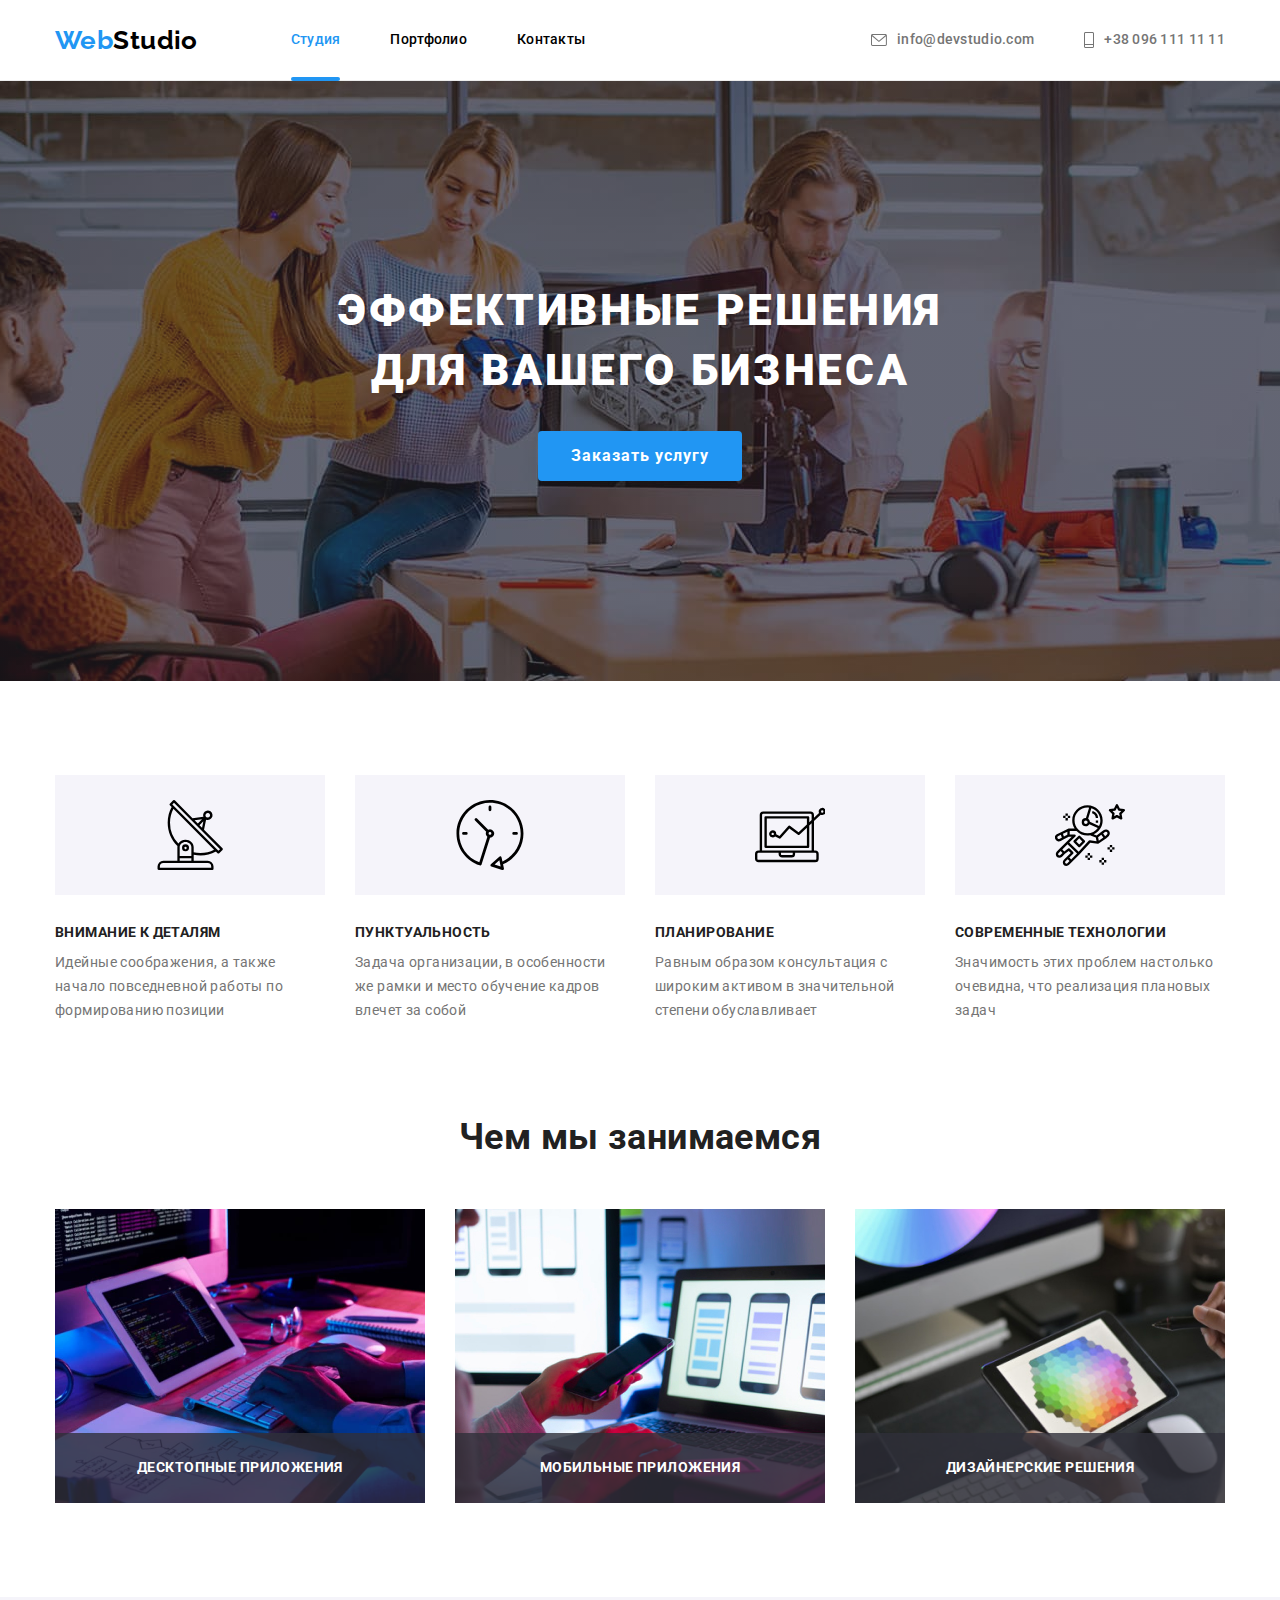
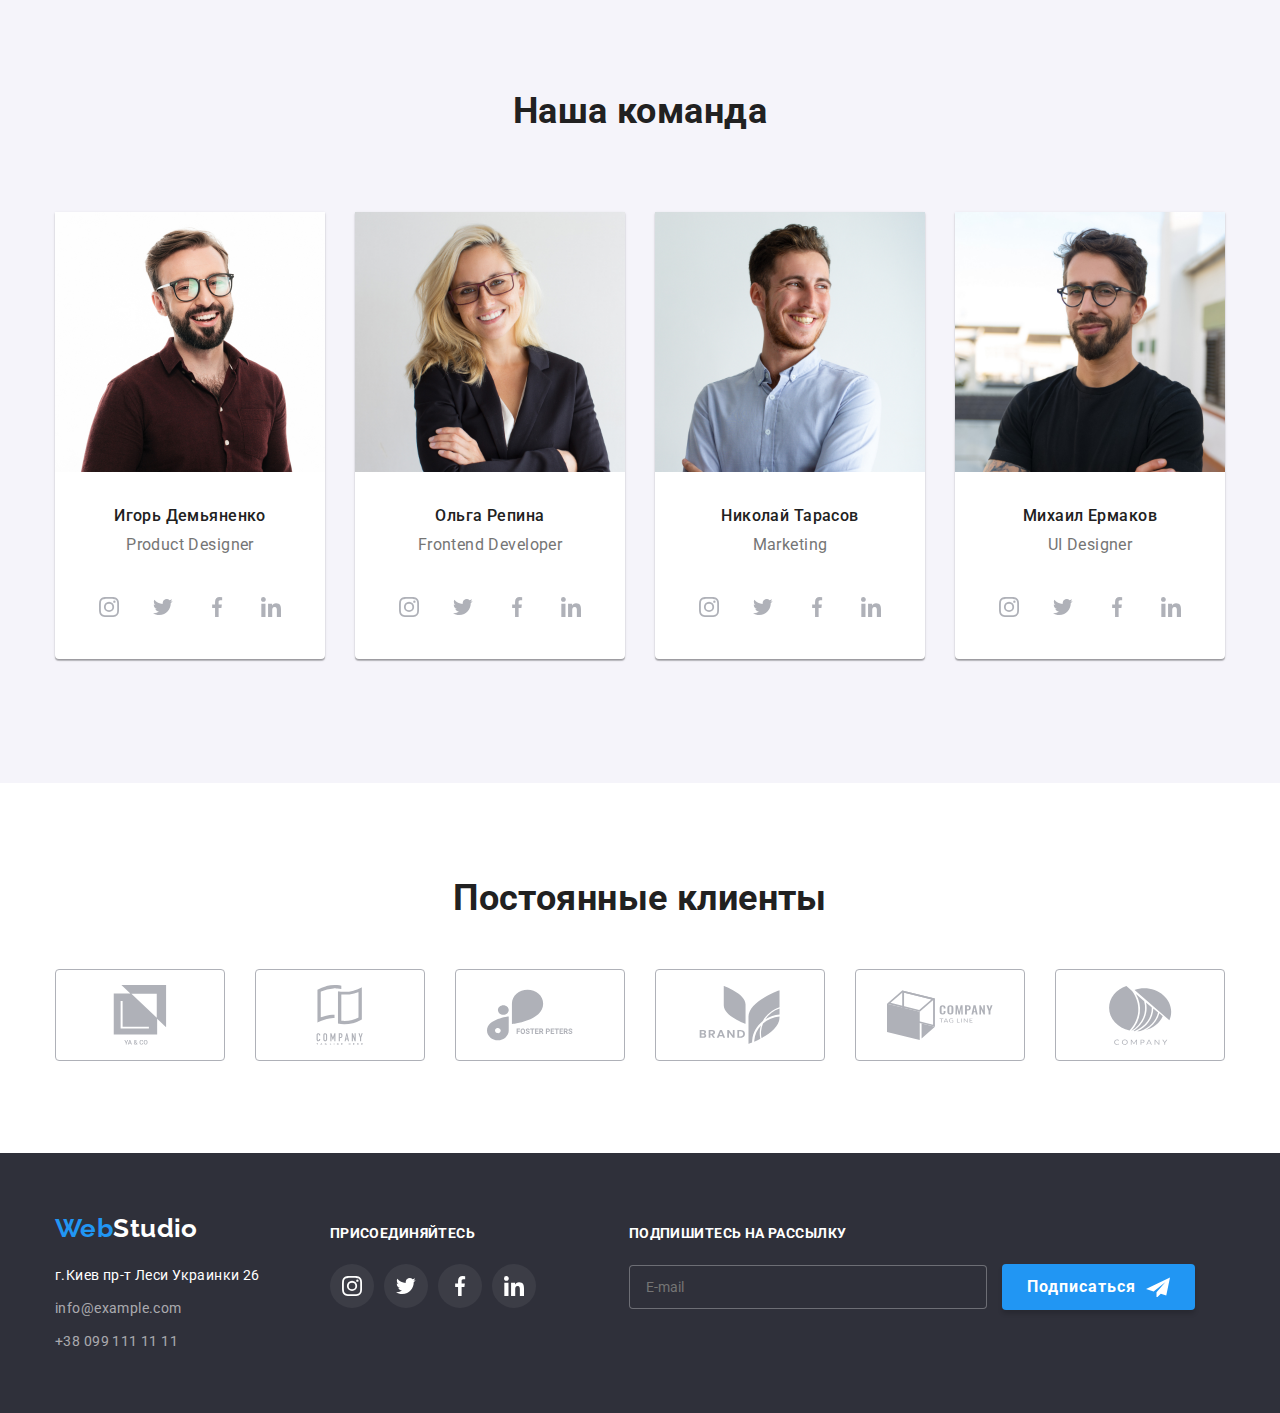
==== commit 5d1161b3: "header+burger" ====
--- a/index.html
+++ b/index.html
@@ -19,29 +19,85 @@
   </head>
 
   <body>
-    <header class="header">
-      <div class="container header__section">            
-          <a class="header__logo logo link"=./index.html" 
-            >Web<span class="header__logo--black">Studio</span></a>
+   <header class="header">
+      <div class="container header__section">
         <nav class="header__nav">
-        <ul class="nav list no-bullet">
-          <li class="nav__item"><a href="./index.html" class="nav__link link nav__link--current ">Студия</a></li>
-          <li class="nav__item"><a href="./portfolio.html" class="nav__link">Портфолио</a></li>
-          <li class="nav__item"><a href="" class="nav__link">Контакты</a></li>
+          <a class="header__logo logo link" href="./index.html"
+            >Web<span class="header__logo--black">Studio</span></a
+          >
+          <ul class="nav list">
+            <li class="nav__item">
+              <a class="nav__link link nav__link--current" href="./index.html"
+                >Студия</a
+              >
+            </li>
+            <li class="nav__item">
+              <a class="nav__link link" href="./portfolio.html"
+                >Портфолио</a
+              >
+            </li>
+            <li class="nav__item">
+              <a class="nav__link link" href="">Контакты</a>
+            </li>
+          </ul>
+        </nav>
+        <ul class="header-contact header-contack__list list">
+          <li class="header-contact__item">
+            <a class="header-contact__link link" href="mailto:info@devstudio.com"
+              ><svg class="header-contact__icon" width="16" height="12">
+                <use href="./images/icons.svg#icon-envelope"></use>
+              </svg>
+              info@devstudio.com</a
+            >
+          </li>
+          <li class="header-contact__item">
+            <a class="header-contact__link link" href="tel:+380961111111"
+              ><svg class="header-contact__icon" width="10" height="16">
+                <use href="./images/icons.svg#icon-mobile"></use>
+              </svg>
+              +38 096 111 11 11</a
+            >
+          </li>
         </ul>
-      </nav>
-      <ul class="header-contact header-contack__list no-bullet">
-        <li class="header-contact__item"><a href="mailto:info@devstudio.com" class="header-contact__link link"><svg class="header-contact__icon" width="16" height="12">
-          <use href="./images/icons.svg#icon-envelope"></use>
-        </svg>info@devstudio.com</a></li>
-        <li class="header-contact__item"><a href="tel:+380961111111" class="header-contact__link link"><svg class="header-contact__icon" width="10" height="16">
-          <use href="./images/icons.svg#icon-mobile"></use>
-        </svg>+38 096 111 11 11</a></li>
-      </ul>
-    </div>
-    
+        <button class="menu-open" data-menu-open>
+        <svg class="menu-burger" width="24" height="16">
+          <use href="./images/icons.svg#icon-burger"></use>
+        </svg>
+        </button>
+      </div>
+      <div class="mob-menu flex is-hidden" data-menu>
+        <div>
+          <button class="menu-close" data-menu-close>
+            <svg class="menu-close" width="40" height="40">
+              <use href="./images/icons.svg#icon-close"></use>
+            </svg>
+          </button>
+          <ul class="mob-menu-list list">
+            <li class="mob-menu-list__item">
+              <a class="mob-menu-list__link link mob-menu-list__link--current" href="./index.html">Студия</a>
+            </li>
+            <li class="mob-menu-list__item">
+              <a class="mob-menu-list__link link" href="./portfolio.html">Портфолио</a>
+            </li>
+            <li class="mob-menu-list__item">
+              <a class="mob-menu-list__link link" href="">Контакты</a>
+            </li>
+          </ul>
+        </div>
+        <div class="mob-menu-list__down">
+          <a class="mob-menu-list__tell link" href="tel:+380961111111">
+            +38 096 111 11 11</a>
+          <a class="mob-menu-list__mail link" href="mailto:info@devstudio.com">info@devstudio.com</a>
+          <ul class="mob-menu-list__social list">
+            <li class="mob-menu-list__social-item">Instagram</li>
+            <li class="mob-menu-list__social-item">Twitter</li>
+            <li class="mob-menu-list__social-item">Facebook</li>
+            <li class="mob-menu-list__social-item">LinkedIn</li>
+          </ul>
+        </div>
+      </div>
     </header>
-    <main>
+        <main>
       <section class="hero">
         <div class="container">
         <h1 class="hero__title">
@@ -447,8 +503,8 @@
     </div>
   </div>
 
-  <script src="./js/modal.js">
-  </script>
+  <script src="./js/modal.js"> </script>
+  <script src="./js/menu.js"></script>   
     </footer> 
   </body>
 </html>
--- a/css/main.min.css
+++ b/css/main.min.css
@@ -1 +1 @@
-:root{--main-text-cl: #757575;--add-cl: #212121;--white-cl: #ffffff;--black-cl: #000000;--accent-cl: #2196f3;--background-dark: #2f303a;--alt-background: #f5f4fa;--logo-color: #afb1b8;--timing-function: cubic-bezier(0.4, 0, 0.2, 1);--animation-duration: 250ms;--timing-function1: transform 250ms cubic-bezier(0.4, 0, 0.2, 1)}html{-webkit-box-sizing:border-box;box-sizing:border-box}*,*::before,*::after{-webkit-box-sizing:border-box;box-sizing:border-box}body{font-family:"Roboto",sans-serif;color:var(--main-text-cl);font-size:14px;background-color:var(--white-cl);letter-spacing:.03em}.link{text-decoration:none}h1,h2,h3,h4,h5,h6,p,ul{margin:0;padding:0}img{display:block;height:auto;max-width:100%}.button-cursor{cursor:pointer}.list{padding:0;margin:0}a{text-decoration:none}.no-bullet{list-style:none}.container{max-width:1200px;width:100%;margin-left:auto;margin-right:auto;padding-left:15px;padding-right:15px}.logo{font-family:"Raleway";font-weight:700;font-size:26px;line-height:1.19;color:var(--accent-cl)}.visually-hidden{position:absolute;clip:rect(1px 1px 1px 1px);clip:rect(1px, 1px, 1px, 1px);padding:0;border:0;height:1px;width:1px;overflow:hidden}.header__logo--black{color:var(--black-cl)}.logo-white{color:var(--white-cl)}.header{border-bottom:1px solid #ececec}.header__section{display:-webkit-box;display:-ms-flexbox;display:flex;-webkit-box-align:center;-ms-flex-align:center;align-items:center}.header__nav{margin-left:93px}.nav{display:-webkit-box;display:-ms-flexbox;display:flex}.nav__item:not(:last-child){margin-right:50px}.nav__link,.header-contact__link{display:block;padding-top:32px;padding-bottom:32px;font-weight:500;line-height:1.14;letter-spacing:.02em;text-decoration:none;color:var(--add-cl);-webkit-transition-property:color;transition-property:color;-webkit-transition-duration:var(--animation-duration);transition-duration:var(--animation-duration);-webkit-transition-timing-function:var(--timing-function);transition-timing-function:var(--timing-function)}.header-contact__link:hover,.header-contact__link:focus{color:var(--accent-cl)}.header-contact{display:-webkit-box;display:-ms-flexbox;display:flex;margin-left:auto}.header-contack__list{margin-left:auto}.header-contact__item+.header-contact__item{margin-left:50px}.header-contact__icon{margin-right:10px;fill:currentColor}.nav__link{position:relative}.nav__link:focus,.nav__link:hover{color:var(--accent-cl)}.nav__link--current{color:var(--accent-cl)}.nav__link--current::before{content:"";position:absolute;height:4px;width:100%;border-radius:2px;left:0;bottom:0;background-color:var(--accent-cl)}.hero{max-width:1600px;height:600px;margin-left:auto;margin-right:auto;padding-top:200px;padding-bottom:200px;background-image:-webkit-gradient(linear, left top, right top, from(rgba(47, 48, 58, 0.4)), to(rgba(47, 48, 58, 0.4))),url(../images/hero.jpg);background-image:linear-gradient(to right, rgba(47, 48, 58, 0.4), rgba(47, 48, 58, 0.4)),url(../images/hero.jpg);background-color:var(--background-dark);background-repeat:no-repeat;background-position:center;background-size:cover;text-align:center;color:var(--white-cl)}.hero__title{margin-bottom:30px;max-width:696px;margin-left:auto;margin-right:auto;font-weight:900;font-size:44px;line-height:1.36;text-align:center;letter-spacing:.06em;text-transform:uppercase}.hero__button{border-radius:4px;border:1px solid rgba(0,0,0,0);padding:10px 32px;font-weight:700;font-size:16px;font-family:inherit;line-height:1.8;letter-spacing:.06em;background-color:var(--accent-cl);color:var(--white-cl);-webkit-transition-property:background-color;transition-property:background-color;-webkit-transition-duration:var(--animation-duration);transition-duration:var(--animation-duration);-webkit-transition-timing-function:var(--timing-function);transition-timing-function:var(--timing-function)}.hero__button:hover,.hero__button:focus{color:var(--accent-cl);background-color:var(--white-cl)}.features{padding-top:94px;padding-bottom:94px}.feature-list{display:-webkit-box;display:-ms-flexbox;display:flex;margin-right:-30px}.feature-list__items{margin-right:30px;max-width:270px}.features-list__icon-fon{display:-webkit-box;display:-ms-flexbox;display:flex;width:270px;height:120px;-webkit-box-align:center;-ms-flex-align:center;align-items:center;-webkit-box-pack:center;-ms-flex-pack:center;justify-content:center;margin-bottom:30px;background-color:var(--alt-background)}.features-list__icon{-webkit-box-align:center;-ms-flex-align:center;align-items:center}.features-list__title{margin-bottom:10px;font-size:14px;line-height:1.14;text-transform:uppercase;color:var(--add-cl)}.features-list__text{line-height:1.71}.activity{padding-bottom:94px}.activity__title{text-align:center;color:var(--add-cl);margin-bottom:50px;font-size:36px;line-height:1.16}.list-activity{display:-webkit-box;display:-ms-flexbox;display:flex}.list-activity__item:not(:last-child){margin-right:30px}.list-activity__item{position:relative}.list-activity__text{position:absolute;width:100%;bottom:0;padding:27px 0px;font-weight:bold;font-size:14px;line-height:1.14;text-align:center;text-transform:uppercase;color:var(--white-cl);background-color:rgba(47,48,58,.8)}.team{padding-bottom:94px;padding-top:94px;background-color:var(--alt-background)}.team-title{text-align:center;color:var(--add-cl);margin-bottom:50px;font-size:36px;line-height:1.16}.team-list{display:-webkit-box;display:-ms-flexbox;display:flex;padding:30px 0px}.team-list__item--shadow:not(:last-child){margin-right:30px}.team-list__item--shadow{-webkit-box-shadow:0px 1px 3px rgba(0,0,0,.12),0px 1px 1px rgba(0,0,0,.14),0px 2px 1px rgba(0,0,0,.2);box-shadow:0px 1px 3px rgba(0,0,0,.12),0px 1px 1px rgba(0,0,0,.14),0px 2px 1px rgba(0,0,0,.2);border-bottom-left-radius:4px;border-bottom-right-radius:4px;background-color:var(--white-cl)}.team-list__worker{margin-top:35px;font-weight:500;font-size:16px;line-height:1.18;text-align:center;color:var(--add-cl)}.team-list__profession{margin-top:10px;padding-bottom:30px;font-size:16px;line-height:1.18;text-align:center}.team-list__social-list{list-style:none;display:-webkit-box;display:-ms-flexbox;display:flex;-webkit-box-pack:center;-ms-flex-pack:center;justify-content:center;-webkit-box-align:center;-ms-flex-align:center;align-items:center;margin-right:-10px;padding-bottom:30px}.team-list__social-item{margin-right:10px}.team-list__social-link{display:-webkit-box;display:-ms-flexbox;display:flex;-webkit-box-pack:center;-ms-flex-pack:center;justify-content:center;-webkit-box-align:center;-ms-flex-align:center;align-items:center;width:44px;height:44px;border-radius:50%;color:var(--logo-color);-webkit-transition-property:color,background-color;transition-property:color,background-color;-webkit-transition-duration:var(--animation-duration);transition-duration:var(--animation-duration);-webkit-transition-timing-function:var(--timing-function);transition-timing-function:var(--timing-function)}.team-list__social-link:hover,.team-list__social-link:focus{color:var(--white-cl);background-color:var(--accent-cl)}.team-list__social-logo{fill:currentColor}.client{padding-top:94px;padding-bottom:94px}.client__title{margin-bottom:50px;font-weight:700;font-size:36px;line-height:1.17;text-align:center;color:var(--add-cl)}.client__list{padding:0;margin:0;list-style:none;display:-webkit-box;display:-ms-flexbox;display:flex}.client__item:not(:last-child){margin-right:30px}.client__item{width:170px;height:90px}.client__link{display:-webkit-box;display:-ms-flexbox;display:flex;-webkit-box-pack:center;-ms-flex-pack:center;justify-content:center;-webkit-box-align:center;-ms-flex-align:center;align-items:center;width:170px;height:92px;border:1px solid var(--logo-color);border-radius:4px;color:var(--accent-cl);-webkit-transition-property:border;transition-property:border;-webkit-transition-duration:var(--animation-duration);transition-duration:var(--animation-duration);-webkit-transition-timing-function:var(--timing-function);transition-timing-function:var(--timing-function)}.client__link:hover,.client__link:focus{border:1px solid var(--accent-cl)}.client__link:hover .client__icon,.client__link:focus .client__icon{fill:var(--accent-cl)}.client__icon{fill:var(--logo-color);-webkit-transition-property:fill;transition-property:fill;-webkit-transition-duration:var(--animation-duration);transition-duration:var(--animation-duration);-webkit-transition-timing-function:var(--timing-function);transition-timing-function:var(--timing-function)}.footer{padding-top:60px;padding-bottom:60px;background-color:var(--background-dark);color:var(--white-cl)}.footer-flex{display:-webkit-box;display:-ms-flexbox;display:flex;margin:0;padding:0}.footer__logo--white{color:var(--white-cl)}.footer-contact{margin-top:20px}.footer-list:not(:first-child){margin-top:9px}.footer-title,.footer-link{font-family:"Raleway";font-weight:700;font-size:26px;line-height:1.19;letter-spacing:.03em;text-decoration:none;color:var(--white-cl);-webkit-transition-property:color;transition-property:color;-webkit-transition-duration:var(--animation-duration);transition-duration:var(--animation-duration);-webkit-transition-timing-function:var(--timing-function);transition-timing-function:var(--timing-function)}.footer-address{font-family:"roboto";font-weight:400;font-size:14px;line-height:1.7;letter-spacing:.03em;font-style:normal}.footer-contacts{font-family:"roboto";font-weight:400;font-size:14px;line-height:1.7;letter-spacing:.03em;color:rgba(255,255,255,.6);font-style:normal}.footer-contacts:hover,.footer-contacts:focus{color:var(--accent-cl)}.social-footer{margin-left:70px;width:206px}.social-footer__text{padding:20px 0px 10px 0px;margin-bottom:20px;font-weight:700;font-size:14px;line-height:1.14px;text-transform:uppercase;color:var(--white-cl)}.social-footer__list{display:-webkit-box;display:-ms-flexbox;display:flex;padding:0;margin-top:0;list-style:none;-webkit-box-pack:justify;-ms-flex-pack:justify;justify-content:space-between;-webkit-box-align:center;-ms-flex-align:center;align-items:center}.social-footer__item{width:44px;height:44px}.social-footer__link{width:44px;height:44px;display:block;border-radius:50%;color:#fff;background-color:rgba(255,255,255,.062745098)}.social-footer__link:hover,.social-footer__link:focus{color:var(--white-cl);background-color:var(--accent-cl)}.social-footer__icon{margin:12px 0px 0px 12px;fill:currentColor}.footer-submit{width:570px;margin-left:93px}.footer-submit__text{padding:20px 0px 10px 0px;margin-bottom:20px;font-weight:700;font-size:14px;line-height:1.14px;text-transform:uppercase;color:var(--white-cl)}.footer-submit__input{width:358px;margin:0;padding:13px 16px;border-radius:4px;border:1px solid rgba(255,255,255,.3);background-color:var(--background-dark);color:var(--white-cl)}.footer-submit__btn{display:-webkit-inline-box;display:-ms-inline-flexbox;display:inline-flex;-webkit-box-align:center;-ms-flex-align:center;align-items:center;-webkit-box-pack:center;-ms-flex-pack:center;justify-content:center;border:none;margin:0;margin-left:0px;padding:8px 25px;border-radius:4px;background-color:var(--accent-cl);-webkit-box-shadow:0px 4px 4px rgba(0,0,0,.15);box-shadow:0px 4px 4px rgba(0,0,0,.15);color:var(--white-cl);font-family:"Roboto";font-style:normal;font-weight:700;font-size:16px;line-height:1.87;letter-spacing:.06em;cursor:pointer;min-height:43px;margin-left:12px}.footer-submit__btn::after{content:"";display:inline-block;width:24px;height:20px;margin-left:10px;background-image:url(../images/send.svg)}.portfolio{padding-top:94px;padding-bottom:94px}.portfolio__buttons{display:-webkit-box;display:-ms-flexbox;display:flex;-webkit-box-pack:center;-ms-flex-pack:center;justify-content:center;margin-bottom:50px}.button__list:not(:last-child){margin-right:8px}.portfolio__button{display:inline-block;min-width:73px;border-radius:4px;border:1px solid rgba(0,0,0,0);padding:6px 22px;font-family:"Roboto",sans-serif;font-weight:500;font-size:16px;line-height:1.63;letter-spacing:.03em;text-align:center;background-color:var(--alt-background);color:var(--black-cl);cursor:pointer;-webkit-transition-property:color,background-color,-webkit-box-shadow;transition-property:color,background-color,-webkit-box-shadow;transition-property:color,background-color,box-shadow;transition-property:color,background-color,box-shadow,-webkit-box-shadow;-webkit-transition-duration:var(--animation-duration);transition-duration:var(--animation-duration);-webkit-transition-timing-function:var(--timing-function);transition-timing-function:var(--timing-function)}.portfolio__button:hover,.portfolio__button:focus{background-color:var(--accent-cl);color:var(--white-cl)}.portfolio__button--active{background-color:var(--accent-cl);color:var(--white-cl)}.portfolio-cards{display:-webkit-box;display:-ms-flexbox;display:flex;-ms-flex-wrap:wrap;flex-wrap:wrap}.portfolio-cards__item:not(:nth-child(3n)){margin-right:30px}.portfolio-cards__item{margin-bottom:30px;-webkit-transition-property:-webkit-box-shadow;transition-property:-webkit-box-shadow;transition-property:box-shadow;transition-property:box-shadow, -webkit-box-shadow;-webkit-transition-duration:var(--animation-duration);transition-duration:var(--animation-duration);-webkit-transition-timing-function:var(--timing-function);transition-timing-function:var(--timing-function)}.portfolio-cards__item:nth-child(n+7){margin-bottom:0}.portfolio-cards__item:hover,.portfolio-cards__item:focus{-webkit-box-shadow:0px 3px 1px rgba(0,0,0,.1),0px 1px 2px rgba(0,0,0,.08),0px 2px 2px rgba(0,0,0,.12);box-shadow:0px 3px 1px rgba(0,0,0,.1),0px 1px 2px rgba(0,0,0,.08),0px 2px 2px rgba(0,0,0,.12)}.portfolio-cards__link{display:block}.portfolio-cards__link:focus{-webkit-box-shadow:0px 1px 1px rgba(0,0,0,.12),0px 4px 4px rgba(0,0,0,.06),1px 4px 6px rgba(0,0,0,.16);box-shadow:0px 1px 1px rgba(0,0,0,.12),0px 4px 4px rgba(0,0,0,.06),1px 4px 6px rgba(0,0,0,.16)}.portfolio-cards__link:focus .overlay-text{-webkit-transform:translateY(0%);transform:translateY(0%)}.portfolio-name{border:1px solid #eee;border-top:rgba(0,0,0,0);padding:20px 24px}.portfolio-name__heading{font-size:18px;line-height:2;letter-spacing:.06em;color:var(--add-cl)}.portfolio-name__descr{font-size:16px;line-height:1.87;font-weight:400;color:#757575}.portfolio-cards__description{position:relative;overflow:hidden}.portfolio-cards__description:hover .portfolio-cards__text{-webkit-transform:translateY(0%);transform:translateY(0%)}.portfolio-cards__text{position:absolute;display:-webkit-box;display:-ms-flexbox;display:flex;-webkit-box-pack:center;-ms-flex-pack:center;justify-content:center;-webkit-box-align:center;-ms-flex-align:center;align-items:center;top:0;left:0;width:100%;height:100%;overflow:hidden;font-weight:normal;padding:24px;font-size:18px;line-height:1.5555555556;letter-spacing:.03em;color:var(--alt-background);background-color:rgba(33,150,243,.9);-webkit-transform:translateY(101%);transform:translateY(101%);-webkit-transition:var(--timing-function1);transition:var(--timing-function1)}.backdrop{position:fixed;top:0;left:0;width:100%;height:100%;background:rgba(0,0,0,.2)}.backdrop.is-hidden{opacity:0;pointer-events:none;-webkit-transition-duration:var(--animation-duration);transition-duration:var(--animation-duration);-webkit-transition-timing-function:var(--timing-function);transition-timing-function:var(--timing-function)}.backdrop.is-hidden .modal{-webkit-transform:translate(-50%, -50%) scale(0.2);transform:translate(-50%, -50%) scale(0.2)}.modal{position:absolute;top:50%;left:50%;padding:40px;min-width:528px;min-height:581px;background-color:var(--alt-background);-webkit-box-shadow:0px 1px 3px rgba(0,0,0,.12),0px 1px 1px rgba(0,0,0,.14),0px 2px 1px rgba(0,0,0,.2);box-shadow:0px 1px 3px rgba(0,0,0,.12),0px 1px 1px rgba(0,0,0,.14),0px 2px 1px rgba(0,0,0,.2);border-radius:4px;-webkit-transform:translate(-50%, -50%) scale(1);transform:translate(-50%, -50%) scale(1);-webkit-transition:var(--timing-function1),opacity 250ms cubic-bezier(0.4, 0, 0.2, 1);transition:var(--timing-function1),opacity 250ms cubic-bezier(0.4, 0, 0.2, 1)}.close-modal-btn{position:absolute;top:8px;right:8px;width:30px;height:30px;border-radius:50%;border:1px solid rgba(0,0,0,.1);background-color:var(--background-color1);-webkit-transition-property:color;transition-property:color;-webkit-transition-duration:var(--animation-duration);transition-duration:var(--animation-duration);-webkit-transition-timing-function:var(--timing-function);transition-timing-function:var(--timing-function)}.close-modal-btn:hover,.close-modal-btn:focus{color:var(--accent-cl)}.close-modal-btn:hover .close-modal-btn-icon,.close-modal-btn:focus .close-modal-btn-icon{fill:currentColor}.form-title{font-weight:700;font-size:20px;line-height:1.15;text-align:center;color:#000;margin-bottom:20px}.form-field{position:relative;display:-webkit-box;display:-ms-flexbox;display:flex;-webkit-box-orient:vertical;-webkit-box-direction:normal;-ms-flex-direction:column;flex-direction:column;margin-bottom:10px}.form-label,.comment-label{font-size:12px;line-height:1.17;letter-spacing:.01em;color:var(--main-text-cl);margin-bottom:4px}.form-input{width:100%;margin:0;padding:11px 42px;border:1px solid rgba(33,33,33,.2);border-radius:4px;-webkit-transition:border-color 250ms cubic-bezier(0.4, 0, 0.2, 1);transition:border-color 250ms cubic-bezier(0.4, 0, 0.2, 1)}.form-input:hover,.form-input:focus{outline:none;border-color:var(--accent-cl)}.form-input:hover~.input-icon,.form-input:focus~.input-icon{fill:var(--accent-cl)}.input-icon{position:absolute;top:50%;left:15px;-webkit-transform:translateY(25%);transform:translateY(25%);display:inline-block;width:12px;height:12px;-webkit-transition:fill 250ms cubic-bezier(0.4, 0, 0.2, 1);transition:fill 250ms cubic-bezier(0.4, 0, 0.2, 1)}textarea{resize:none;border:1px solid rgba(33,33,33,.2);border-radius:4px;padding:12px 16px;font-size:12px;line-height:1.17;letter-spacing:.01em;height:120px;-webkit-transition:border-color 250ms cubic-bezier(0.4, 0, 0.2, 1);transition:border-color 250ms cubic-bezier(0.4, 0, 0.2, 1)}textarea:hover,textarea:focus{outline:none;border-color:var(--accent-cl)}.form-field-chek{padding-left:14px;margin-top:25px;margin-bottom:30px}.form-checkbox{position:absolute;width:1px;height:1px;margin:-1px;padding:0;border:0;clip:rect(0 0 0 0)}.icon-chek{display:inline-block;width:16px;height:15px;border:2px solid #212121;border-radius:2px;margin-right:7px}.form-checkbox:checked+.icon-chek{background-image:url(../images/icon-check.svg);background-position:center;background-repeat:no-repeat;background-color:var(--accent-cl);background-origin:border-box;border-color:var(--accent-cl)}.policy-label{display:-webkit-box;display:-ms-flexbox;display:flex;-webkit-box-align:center;-ms-flex-align:center;align-items:center;font-size:14px;line-height:1.71;color:var(--main-text-cl)}.policy-link{margin-left:4px;color:#2196f3;text-decoration:underline}.form-btn{display:-webkit-box;display:-ms-flexbox;display:flex;-webkit-box-align:center;-ms-flex-align:center;align-items:center;-webkit-box-pack:center;-ms-flex-pack:center;justify-content:center;margin:0 auto;padding:10px 56px;border:none;border-radius:4px;text-align:center;text-decoration:none;font-family:"Roboto";font-style:normal;font-weight:700;font-size:16px;line-height:1.87;letter-spacing:.06em;cursor:pointer;background-color:var(--accent-cl);-webkit-box-shadow:0px 4px 4px rgba(0,0,0,.15);box-shadow:0px 4px 4px rgba(0,0,0,.15);color:var(--white-cl);-webkit-transition:background-color 250ms cubic-bezier(0.4, 0, 0.2, 1);transition:background-color 250ms cubic-bezier(0.4, 0, 0.2, 1)}/*# sourceMappingURL=main.min.css.map */+:root{--main-text-cl: #757575;--add-cl: #212121;--white-cl: #ffffff;--black-cl: #000000;--accent-cl: #2196f3;--background-dark: #2f303a;--alt-background: #f5f4fa;--logo-color: #afb1b8;--timing-function: cubic-bezier(0.4, 0, 0.2, 1);--animation-duration: 250ms;--timing-function1: transform 250ms cubic-bezier(0.4, 0, 0.2, 1)}html{-webkit-box-sizing:border-box;box-sizing:border-box}*,*::before,*::after{-webkit-box-sizing:border-box;box-sizing:border-box}body{font-family:"Roboto",sans-serif;color:var(--main-text-cl);font-size:14px;background-color:var(--white-cl);letter-spacing:.03em}.link{text-decoration:none}h1,h2,h3,h4,h5,h6,p,ul{margin:0;padding:0}img{display:block;height:auto;max-width:100%}.button-cursor{cursor:pointer}.list{padding:0;margin:0;list-style:none}a{text-decoration:none}.no-bullet{list-style:none}.container{width:100%;margin-left:auto;margin-right:auto}@media screen and (min-width: 480px){.container{padding-left:15px;padding-right:15px}}@media screen and (min-width: 480px){.container{max-width:480px}}@media screen and (min-width: 768px){.container{max-width:768px}}@media screen and (min-width: 1200px){.container{max-width:1200px}}.logo{font-family:"Raleway";font-weight:700;font-size:26px;line-height:1.19;color:var(--accent-cl)}.visually-hidden{position:absolute;clip:rect(1px 1px 1px 1px);clip:rect(1px, 1px, 1px, 1px);padding:0;border:0;height:1px;width:1px;overflow:hidden}.header{border-bottom:1px solid #ececec}@media screen and (max-width: 767px){.header{padding-top:16px;padding-bottom:16px}}.header__section{display:-webkit-box;display:-ms-flexbox;display:flex;-webkit-box-align:center;-ms-flex-align:center;align-items:center;-webkit-box-pack:justify;-ms-flex-pack:justify;justify-content:space-between;padding-left:15px;padding-right:15px}@media screen and (max-width: 767px){.header__section{max-width:767px}}.header__nav{display:-webkit-box;display:-ms-flexbox;display:flex;-webkit-box-align:center;-ms-flex-align:center;align-items:center}.header__logo{margin-right:93px}.header__logo--black{color:var(--black-cl)}.nav{display:-webkit-box;display:-ms-flexbox;display:flex}@media screen and (max-width: 767px){.nav{display:none}}.nav__item:not(:last-child){margin-right:50px}.nav__link{display:block;padding-top:32px;padding-bottom:32px;font-weight:500;font-size:14px;line-height:1.14;letter-spacing:.02em;color:var(--black-cl);position:relative;-webkit-transition:color 250ms cubic-bezier(0.4, 0, 0.2, 1);transition:color 250ms cubic-bezier(0.4, 0, 0.2, 1)}.nav__link:focus,.nav__link:hover{color:var(--accent-cl)}.nav__link--current{color:var(--accent-cl)}.nav__link--current::after{position:absolute;display:block;content:"";width:100%;height:4px;border-radius:2px;bottom:-1px;background-color:var(--accent-cl)}.header-contact{display:-webkit-box;display:-ms-flexbox;display:flex}@media screen and (max-width: 767px){.header-contact{display:none}}@media screen and (min-width: 768px)and (max-width: 1199px){.header-contact{-webkit-box-orient:vertical;-webkit-box-direction:normal;-ms-flex-direction:column;flex-direction:column;-ms-flex-line-pack:center;align-content:center}}.header-contack__list{margin-left:auto}.header-contact__item+.header-contact__item{margin-left:50px}@media screen and (min-width: 768px)and (max-width: 1199px){.header-contact__item+.header-contact__item{margin-left:0px}}@media screen and (min-width: 768px)and (max-width: 1199px){.header-contact__item{margin-left:0px}}.header-contact__link{display:-webkit-inline-box;display:-ms-inline-flexbox;display:inline-flex;padding:32px 0px 32px;-webkit-box-align:center;-ms-flex-align:center;align-items:center;font-weight:500;font-size:14px;line-height:1.14;letter-spacing:.02em;color:var(--main-text-cl);-webkit-transition:color 250ms cubic-bezier(0.4, 0, 0.2, 1);transition:color 250ms cubic-bezier(0.4, 0, 0.2, 1)}.header-contact__link:hover,.header-contact__link:focus{color:var(--accent-cl)}@media screen and (min-width: 768px)and (max-width: 1199px){.header-contact__link{padding:0}}@media screen and (min-width: 768px)and (max-width: 1199px){.header-contact__item:not(:last-child){margin-bottom:10px}}.header-contact__icon{margin-right:10px;fill:currentColor}.mob-menu{width:100vw;height:100vh;position:fixed;background-color:#fff;top:0;right:0;padding:15px 10px 48px 40px;z-index:999}.flex{display:-webkit-box;display:-ms-flexbox;display:flex;-webkit-box-orient:vertical;-webkit-box-direction:normal;-ms-flex-direction:column;flex-direction:column;-webkit-box-pack:justify;-ms-flex-pack:justify;justify-content:space-between}.menu-open{display:-webkit-box;display:-ms-flexbox;display:flex;-webkit-box-align:center;-ms-flex-align:center;align-items:center;-webkit-box-pack:center;-ms-flex-pack:center;justify-content:center;width:40px;height:40px;background-color:rgba(0,0,0,0);color:#212121;border:none;margin-left:auto;cursor:pointer}.menu-open:hover,.menu-open:focus{fill:var(--accent-cl)}@media screen and (min-width: 768px){.menu-open{display:none}}.menu-close{display:-webkit-box;display:-ms-flexbox;display:flex;-webkit-box-align:center;-ms-flex-align:center;align-items:center;-webkit-box-pack:center;-ms-flex-pack:center;justify-content:center;background-color:rgba(0,0,0,0);color:#212121;border:none;margin-left:auto;cursor:pointer}.menu-close:hover,.menu-close:focus{fill:var(--accent-cl)}.mob-menu-list__item:not(:last-child){margin-bottom:32px}.mob-menu-list__link{font-family:Roboto;font-weight:500;font-size:40px;line-height:1.18;letter-spacing:.02em;color:#212121}.mob-menu-list__link:focus,.mob-menu-list__link:hover{color:var(--accent-cl)}.mob-menu-list__link--current{color:var(--accent-cl)}.mob-menu-list__tell{display:block;margin-bottom:32px;font-family:Roboto;font-style:normal;font-weight:500;font-size:34px;line-height:1.18;letter-spacing:.02em;color:#2196f3}.mob-menu-list__mail{display:block;font-family:Roboto;font-style:normal;font-weight:500;font-size:24px;line-height:1.17;letter-spacing:.02em;color:#757575;margin-bottom:64px}.mob-menu-list__social{display:-webkit-box;display:-ms-flexbox;display:flex;-webkit-box-orient:horizontal;-webkit-box-direction:normal;-ms-flex-direction:row;flex-direction:row;-webkit-column-gap:20px;-moz-column-gap:20px;column-gap:20px}.mob-menu-list__social-item{position:relative;font-weight:500;font-size:18px;line-height:1.22;letter-spacing:.02em;color:#2196f3}.mob-menu-list__social-item:not(:first-child)::before{content:"";display:block;position:absolute;top:0;left:-10px;width:1px;height:22px;background-color:rgba(33,33,33,.2)}.mob-menu.is-hidden{opacity:0;visibility:hidden;pointer-events:none}.hero{max-width:1600px;height:600px;margin-left:auto;margin-right:auto;padding-top:200px;padding-bottom:200px;background-image:-webkit-gradient(linear, left top, right top, from(rgba(47, 48, 58, 0.4)), to(rgba(47, 48, 58, 0.4))),url(../images/hero.jpg);background-image:linear-gradient(to right, rgba(47, 48, 58, 0.4), rgba(47, 48, 58, 0.4)),url(../images/hero.jpg);background-color:var(--background-dark);background-repeat:no-repeat;background-position:center;background-size:cover;text-align:center;color:var(--white-cl)}.hero__title{margin-bottom:30px;max-width:696px;margin-left:auto;margin-right:auto;font-weight:900;font-size:44px;line-height:1.36;text-align:center;letter-spacing:.06em;text-transform:uppercase}.hero__button{border-radius:4px;border:1px solid rgba(0,0,0,0);padding:10px 32px;font-weight:700;font-size:16px;font-family:inherit;line-height:1.8;letter-spacing:.06em;background-color:var(--accent-cl);color:var(--white-cl);-webkit-transition-property:background-color;transition-property:background-color;-webkit-transition-duration:var(--animation-duration);transition-duration:var(--animation-duration);-webkit-transition-timing-function:var(--timing-function);transition-timing-function:var(--timing-function)}.hero__button:hover,.hero__button:focus{color:var(--accent-cl);background-color:var(--white-cl)}.features{padding-top:94px;padding-bottom:94px}.feature-list{display:-webkit-box;display:-ms-flexbox;display:flex;margin-right:-30px}.feature-list__items{margin-right:30px;max-width:270px}.features-list__icon-fon{display:-webkit-box;display:-ms-flexbox;display:flex;width:270px;height:120px;-webkit-box-align:center;-ms-flex-align:center;align-items:center;-webkit-box-pack:center;-ms-flex-pack:center;justify-content:center;margin-bottom:30px;background-color:var(--alt-background)}.features-list__icon{-webkit-box-align:center;-ms-flex-align:center;align-items:center}.features-list__title{margin-bottom:10px;font-size:14px;line-height:1.14;text-transform:uppercase;color:var(--add-cl)}.features-list__text{line-height:1.71}.activity{padding-bottom:94px}.activity__title{text-align:center;color:var(--add-cl);margin-bottom:50px;font-size:36px;line-height:1.16}.list-activity{display:-webkit-box;display:-ms-flexbox;display:flex}.list-activity__item:not(:last-child){margin-right:30px}.list-activity__item{position:relative}.list-activity__text{position:absolute;width:100%;bottom:0;padding:27px 0px;font-weight:bold;font-size:14px;line-height:1.14;text-align:center;text-transform:uppercase;color:var(--white-cl);background-color:rgba(47,48,58,.8)}.team{padding-bottom:94px;padding-top:94px;background-color:var(--alt-background)}.team-title{text-align:center;color:var(--add-cl);margin-bottom:50px;font-size:36px;line-height:1.16}.team-list{display:-webkit-box;display:-ms-flexbox;display:flex;padding:30px 0px}.team-list__item--shadow:not(:last-child){margin-right:30px}.team-list__item--shadow{-webkit-box-shadow:0px 1px 3px rgba(0,0,0,.12),0px 1px 1px rgba(0,0,0,.14),0px 2px 1px rgba(0,0,0,.2);box-shadow:0px 1px 3px rgba(0,0,0,.12),0px 1px 1px rgba(0,0,0,.14),0px 2px 1px rgba(0,0,0,.2);border-bottom-left-radius:4px;border-bottom-right-radius:4px;background-color:var(--white-cl)}.team-list__worker{margin-top:35px;font-weight:500;font-size:16px;line-height:1.18;text-align:center;color:var(--add-cl)}.team-list__profession{margin-top:10px;padding-bottom:30px;font-size:16px;line-height:1.18;text-align:center}.team-list__social-list{list-style:none;display:-webkit-box;display:-ms-flexbox;display:flex;-webkit-box-pack:center;-ms-flex-pack:center;justify-content:center;-webkit-box-align:center;-ms-flex-align:center;align-items:center;margin-right:-10px;padding-bottom:30px}.team-list__social-item{margin-right:10px}.team-list__social-link{display:-webkit-box;display:-ms-flexbox;display:flex;-webkit-box-pack:center;-ms-flex-pack:center;justify-content:center;-webkit-box-align:center;-ms-flex-align:center;align-items:center;width:44px;height:44px;border-radius:50%;color:var(--logo-color);-webkit-transition-property:color,background-color;transition-property:color,background-color;-webkit-transition-duration:var(--animation-duration);transition-duration:var(--animation-duration);-webkit-transition-timing-function:var(--timing-function);transition-timing-function:var(--timing-function)}.team-list__social-link:hover,.team-list__social-link:focus{color:var(--white-cl);background-color:var(--accent-cl)}.team-list__social-logo{fill:currentColor}.client{padding-top:94px;padding-bottom:94px}.client__title{margin-bottom:50px;font-weight:700;font-size:36px;line-height:1.17;text-align:center;color:var(--add-cl)}.client__list{padding:0;margin:0;list-style:none;display:-webkit-box;display:-ms-flexbox;display:flex}.client__item:not(:last-child){margin-right:30px}.client__item{width:170px;height:90px}.client__link{display:-webkit-box;display:-ms-flexbox;display:flex;-webkit-box-pack:center;-ms-flex-pack:center;justify-content:center;-webkit-box-align:center;-ms-flex-align:center;align-items:center;width:170px;height:92px;border:1px solid var(--logo-color);border-radius:4px;color:var(--accent-cl);-webkit-transition-property:border;transition-property:border;-webkit-transition-duration:var(--animation-duration);transition-duration:var(--animation-duration);-webkit-transition-timing-function:var(--timing-function);transition-timing-function:var(--timing-function)}.client__link:hover,.client__link:focus{border:1px solid var(--accent-cl)}.client__link:hover .client__icon,.client__link:focus .client__icon{fill:var(--accent-cl)}.client__icon{fill:var(--logo-color);-webkit-transition-property:fill;transition-property:fill;-webkit-transition-duration:var(--animation-duration);transition-duration:var(--animation-duration);-webkit-transition-timing-function:var(--timing-function);transition-timing-function:var(--timing-function)}.footer{padding-top:60px;padding-bottom:60px;background-color:var(--background-dark);color:var(--white-cl)}.footer-flex{display:-webkit-box;display:-ms-flexbox;display:flex;margin:0;padding:0}.footer__logo--white{color:var(--white-cl)}.footer-contact{margin-top:20px}.footer-list:not(:first-child){margin-top:9px}.footer-title,.footer-link{font-family:"Raleway";font-weight:700;font-size:26px;line-height:1.19;letter-spacing:.03em;text-decoration:none;color:var(--white-cl);-webkit-transition-property:color;transition-property:color;-webkit-transition-duration:var(--animation-duration);transition-duration:var(--animation-duration);-webkit-transition-timing-function:var(--timing-function);transition-timing-function:var(--timing-function)}.footer-address{font-family:"roboto";font-weight:400;font-size:14px;line-height:1.7;letter-spacing:.03em;font-style:normal}.footer-contacts{font-family:"roboto";font-weight:400;font-size:14px;line-height:1.7;letter-spacing:.03em;color:rgba(255,255,255,.6);font-style:normal}.footer-contacts:hover,.footer-contacts:focus{color:var(--accent-cl)}.social-footer{margin-left:70px;width:206px}.social-footer__text{padding:20px 0px 10px 0px;margin-bottom:20px;font-weight:700;font-size:14px;line-height:1.14px;text-transform:uppercase;color:var(--white-cl)}.social-footer__list{display:-webkit-box;display:-ms-flexbox;display:flex;padding:0;margin-top:0;list-style:none;-webkit-box-pack:justify;-ms-flex-pack:justify;justify-content:space-between;-webkit-box-align:center;-ms-flex-align:center;align-items:center}.social-footer__item{width:44px;height:44px}.social-footer__link{width:44px;height:44px;display:block;border-radius:50%;color:#fff;background-color:rgba(255,255,255,.062745098)}.social-footer__link:hover,.social-footer__link:focus{color:var(--white-cl);background-color:var(--accent-cl)}.social-footer__icon{margin:12px 0px 0px 12px;fill:currentColor}.footer-submit{width:570px;margin-left:93px}.footer-submit__text{padding:20px 0px 10px 0px;margin-bottom:20px;font-weight:700;font-size:14px;line-height:1.14px;text-transform:uppercase;color:var(--white-cl)}.footer-submit__input{width:358px;margin:0;padding:13px 16px;border-radius:4px;border:1px solid rgba(255,255,255,.3);background-color:var(--background-dark);color:var(--white-cl)}.footer-submit__btn{display:-webkit-inline-box;display:-ms-inline-flexbox;display:inline-flex;-webkit-box-align:center;-ms-flex-align:center;align-items:center;-webkit-box-pack:center;-ms-flex-pack:center;justify-content:center;border:none;margin:0;margin-left:0px;padding:8px 25px;border-radius:4px;background-color:var(--accent-cl);-webkit-box-shadow:0px 4px 4px rgba(0,0,0,.15);box-shadow:0px 4px 4px rgba(0,0,0,.15);color:var(--white-cl);font-family:"Roboto";font-style:normal;font-weight:700;font-size:16px;line-height:1.87;letter-spacing:.06em;cursor:pointer;min-height:43px;margin-left:12px}.footer-submit__btn::after{content:"";display:inline-block;width:24px;height:20px;margin-left:10px;background-image:url(../images/send.svg)}.portfolio{padding-top:94px;padding-bottom:94px}.portfolio__buttons{display:-webkit-box;display:-ms-flexbox;display:flex;-webkit-box-pack:center;-ms-flex-pack:center;justify-content:center;margin-bottom:50px}.button__list:not(:last-child){margin-right:8px}.portfolio__button{display:inline-block;min-width:73px;border-radius:4px;border:1px solid rgba(0,0,0,0);padding:6px 22px;font-family:"Roboto",sans-serif;font-weight:500;font-size:16px;line-height:1.63;letter-spacing:.03em;text-align:center;background-color:var(--alt-background);color:var(--black-cl);cursor:pointer;-webkit-transition-property:color,background-color,-webkit-box-shadow;transition-property:color,background-color,-webkit-box-shadow;transition-property:color,background-color,box-shadow;transition-property:color,background-color,box-shadow,-webkit-box-shadow;-webkit-transition-duration:var(--animation-duration);transition-duration:var(--animation-duration);-webkit-transition-timing-function:var(--timing-function);transition-timing-function:var(--timing-function)}.portfolio__button:hover,.portfolio__button:focus{background-color:var(--accent-cl);color:var(--white-cl)}.portfolio__button--active{background-color:var(--accent-cl);color:var(--white-cl)}.portfolio-cards{display:-webkit-box;display:-ms-flexbox;display:flex;-ms-flex-wrap:wrap;flex-wrap:wrap}.portfolio-cards__item:not(:nth-child(3n)){margin-right:30px}.portfolio-cards__item{margin-bottom:30px;-webkit-transition-property:-webkit-box-shadow;transition-property:-webkit-box-shadow;transition-property:box-shadow;transition-property:box-shadow, -webkit-box-shadow;-webkit-transition-duration:var(--animation-duration);transition-duration:var(--animation-duration);-webkit-transition-timing-function:var(--timing-function);transition-timing-function:var(--timing-function)}.portfolio-cards__item:nth-child(n+7){margin-bottom:0}.portfolio-cards__item:hover,.portfolio-cards__item:focus{-webkit-box-shadow:0px 3px 1px rgba(0,0,0,.1),0px 1px 2px rgba(0,0,0,.08),0px 2px 2px rgba(0,0,0,.12);box-shadow:0px 3px 1px rgba(0,0,0,.1),0px 1px 2px rgba(0,0,0,.08),0px 2px 2px rgba(0,0,0,.12)}.portfolio-cards__link{display:block}.portfolio-cards__link:focus{-webkit-box-shadow:0px 1px 1px rgba(0,0,0,.12),0px 4px 4px rgba(0,0,0,.06),1px 4px 6px rgba(0,0,0,.16);box-shadow:0px 1px 1px rgba(0,0,0,.12),0px 4px 4px rgba(0,0,0,.06),1px 4px 6px rgba(0,0,0,.16)}.portfolio-cards__link:focus .overlay-text{-webkit-transform:translateY(0%);transform:translateY(0%)}.portfolio-name{border:1px solid #eee;border-top:rgba(0,0,0,0);padding:20px 24px}.portfolio-name__heading{font-size:18px;line-height:2;letter-spacing:.06em;color:var(--add-cl)}.portfolio-name__descr{font-size:16px;line-height:1.87;font-weight:400;color:#757575}.portfolio-cards__description{position:relative;overflow:hidden}.portfolio-cards__description:hover .portfolio-cards__text{-webkit-transform:translateY(0%);transform:translateY(0%)}.portfolio-cards__text{position:absolute;display:-webkit-box;display:-ms-flexbox;display:flex;-webkit-box-pack:center;-ms-flex-pack:center;justify-content:center;-webkit-box-align:center;-ms-flex-align:center;align-items:center;top:0;left:0;width:100%;height:100%;overflow:hidden;font-weight:normal;padding:24px;font-size:18px;line-height:1.5555555556;letter-spacing:.03em;color:var(--alt-background);background-color:rgba(33,150,243,.9);-webkit-transform:translateY(101%);transform:translateY(101%);-webkit-transition:var(--timing-function1);transition:var(--timing-function1)}.backdrop{position:fixed;top:0;left:0;width:100%;height:100%;background:rgba(0,0,0,.2)}.backdrop.is-hidden{opacity:0;pointer-events:none;-webkit-transition-duration:var(--animation-duration);transition-duration:var(--animation-duration);-webkit-transition-timing-function:var(--timing-function);transition-timing-function:var(--timing-function)}.backdrop.is-hidden .modal{-webkit-transform:translate(-50%, -50%) scale(0.2);transform:translate(-50%, -50%) scale(0.2)}.modal{position:absolute;top:50%;left:50%;padding:40px;min-width:528px;min-height:581px;background-color:var(--alt-background);-webkit-box-shadow:0px 1px 3px rgba(0,0,0,.12),0px 1px 1px rgba(0,0,0,.14),0px 2px 1px rgba(0,0,0,.2);box-shadow:0px 1px 3px rgba(0,0,0,.12),0px 1px 1px rgba(0,0,0,.14),0px 2px 1px rgba(0,0,0,.2);border-radius:4px;-webkit-transform:translate(-50%, -50%) scale(1);transform:translate(-50%, -50%) scale(1);-webkit-transition:var(--timing-function1),opacity 250ms cubic-bezier(0.4, 0, 0.2, 1);transition:var(--timing-function1),opacity 250ms cubic-bezier(0.4, 0, 0.2, 1)}@media screen and (min-width: 480px){.modal{width:450px;min-height:609px}}@media screen and (min-width: 1200px){.modal{width:528px;min-height:581px}}.close-modal-btn{position:absolute;top:8px;right:8px;width:30px;height:30px;border-radius:50%;border:1px solid rgba(0,0,0,.1);background-color:var(--background-color1);-webkit-transition-property:color;transition-property:color;-webkit-transition-duration:var(--animation-duration);transition-duration:var(--animation-duration);-webkit-transition-timing-function:var(--timing-function);transition-timing-function:var(--timing-function)}.close-modal-btn:hover,.close-modal-btn:focus{color:var(--accent-cl)}.close-modal-btn:hover .close-modal-btn-icon,.close-modal-btn:focus .close-modal-btn-icon{fill:currentColor}.form{margin-left:auto;margin-right:auto;padding:40px}@media screen and (min-width: 480px){.form{width:450px}}@media screen and (min-width: 1200px){.form{width:528px}}.form-title{font-weight:700;font-size:20px;line-height:1.15;text-align:center;color:#000;margin-bottom:20px}.form-field{position:relative;display:-webkit-box;display:-ms-flexbox;display:flex;-webkit-box-orient:vertical;-webkit-box-direction:normal;-ms-flex-direction:column;flex-direction:column;margin-bottom:10px}.form-label,.comment-label{font-size:12px;line-height:1.17;letter-spacing:.01em;color:var(--main-text-cl);margin-bottom:4px}.form-input{width:100%;margin:0;padding:11px 42px;border:1px solid rgba(33,33,33,.2);border-radius:4px;-webkit-transition:border-color 250ms cubic-bezier(0.4, 0, 0.2, 1);transition:border-color 250ms cubic-bezier(0.4, 0, 0.2, 1)}.form-input:hover,.form-input:focus{outline:none;border-color:var(--accent-cl)}.form-input:hover~.input-icon,.form-input:focus~.input-icon{fill:var(--accent-cl)}.input-icon{position:absolute;top:50%;left:15px;-webkit-transform:translateY(25%);transform:translateY(25%);display:inline-block;width:12px;height:12px;-webkit-transition:fill 250ms cubic-bezier(0.4, 0, 0.2, 1);transition:fill 250ms cubic-bezier(0.4, 0, 0.2, 1)}textarea{resize:none;border:1px solid rgba(33,33,33,.2);border-radius:4px;padding:12px 16px;font-size:12px;line-height:1.17;letter-spacing:.01em;height:120px;-webkit-transition:border-color 250ms cubic-bezier(0.4, 0, 0.2, 1);transition:border-color 250ms cubic-bezier(0.4, 0, 0.2, 1)}textarea:hover,textarea:focus{outline:none;border-color:var(--accent-cl)}.form-field-chek{padding-left:0px;margin-top:25px;margin-bottom:30px}@media screen and (min-width: 1200px){.form-field-chek{padding-left:14px}}.form-field-chek .form-checkbox{position:absolute;width:1px;height:1px;margin:-1px;padding:0;border:0;clip:rect(0 0 0 0)}.form-field-chek .icon-chek{display:inline-block;width:16px;height:15px;border:2px solid #212121;border-radius:2px;margin-right:7px}.form-field-chek .form-checkbox:checked+.icon-chek{background-image:url(../images/icon-check.svg);background-position:center;background-repeat:no-repeat;background-color:var(--accent-cl);background-origin:border-box;border-color:var(--accent-cl)}.form-field-chek .policy-label{position:relative;display:-webkit-box;display:-ms-flexbox;display:flex;-webkit-box-align:center;-ms-flex-align:center;align-items:center;font-size:11px;line-height:1.14;color:var(--main-text-cl)}@media screen and (max-width: 479px){.form-field-chek .policy-label{font-size:10px;line-height:1.11}}@media screen and (min-width: 1200px){.form-field-chek .policy-label{font-size:14px;line-height:1.71}}.policy-link{margin-left:4px;color:#2196f3;text-decoration:underline}@media screen and (max-width: 479px){.policy-link{position:absolute;top:18px;left:21px}}.form-btn{display:-webkit-box;display:-ms-flexbox;display:flex;-webkit-box-align:center;-ms-flex-align:center;align-items:center;-webkit-box-pack:center;-ms-flex-pack:center;justify-content:center;margin:0 auto;padding:10px 56px;border:none;border-radius:4px;text-align:center;text-decoration:none;font-family:"Roboto";font-style:normal;font-weight:700;font-size:16px;line-height:1.87;letter-spacing:.06em;cursor:pointer;background-color:var(--accent-cl);-webkit-box-shadow:0px 4px 4px rgba(0,0,0,.15);box-shadow:0px 4px 4px rgba(0,0,0,.15);color:var(--white-cl);-webkit-transition:background-color 250ms cubic-bezier(0.4, 0, 0.2, 1);transition:background-color 250ms cubic-bezier(0.4, 0, 0.2, 1)}/*# sourceMappingURL=main.min.css.map */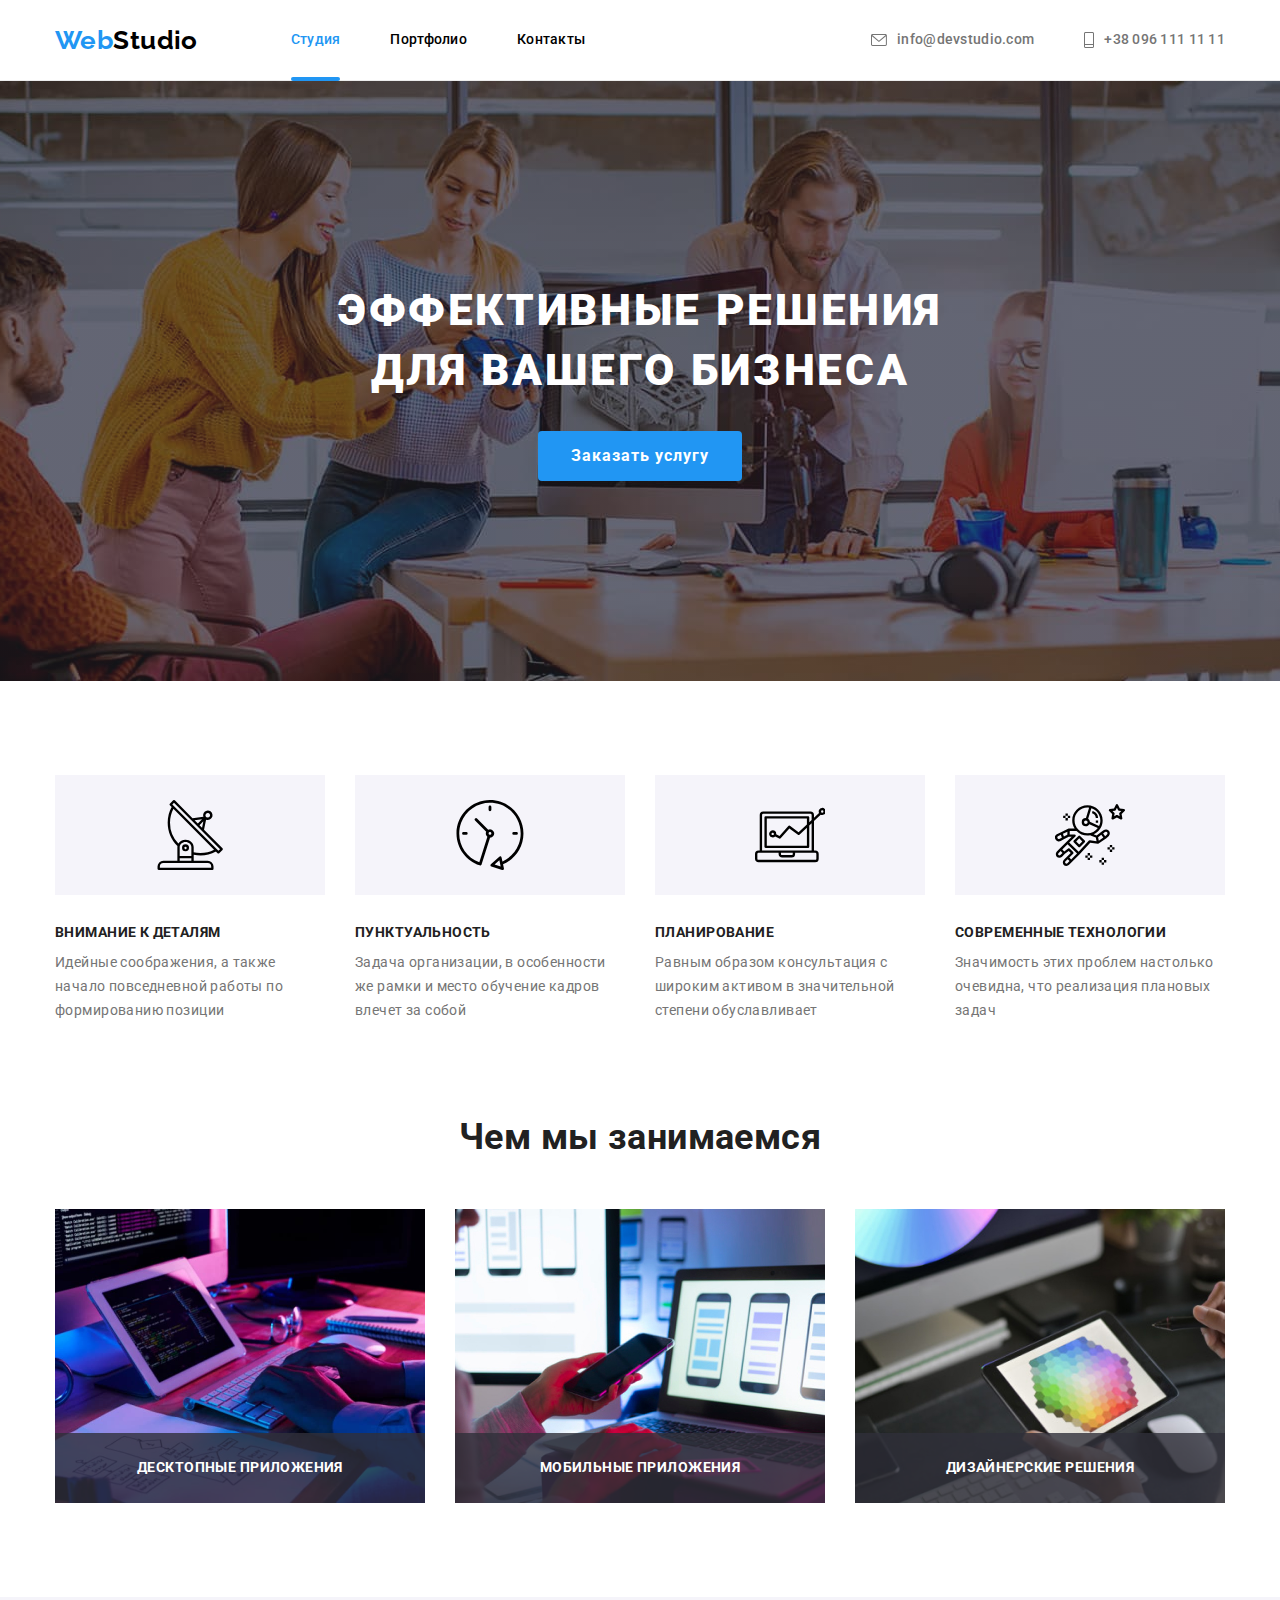
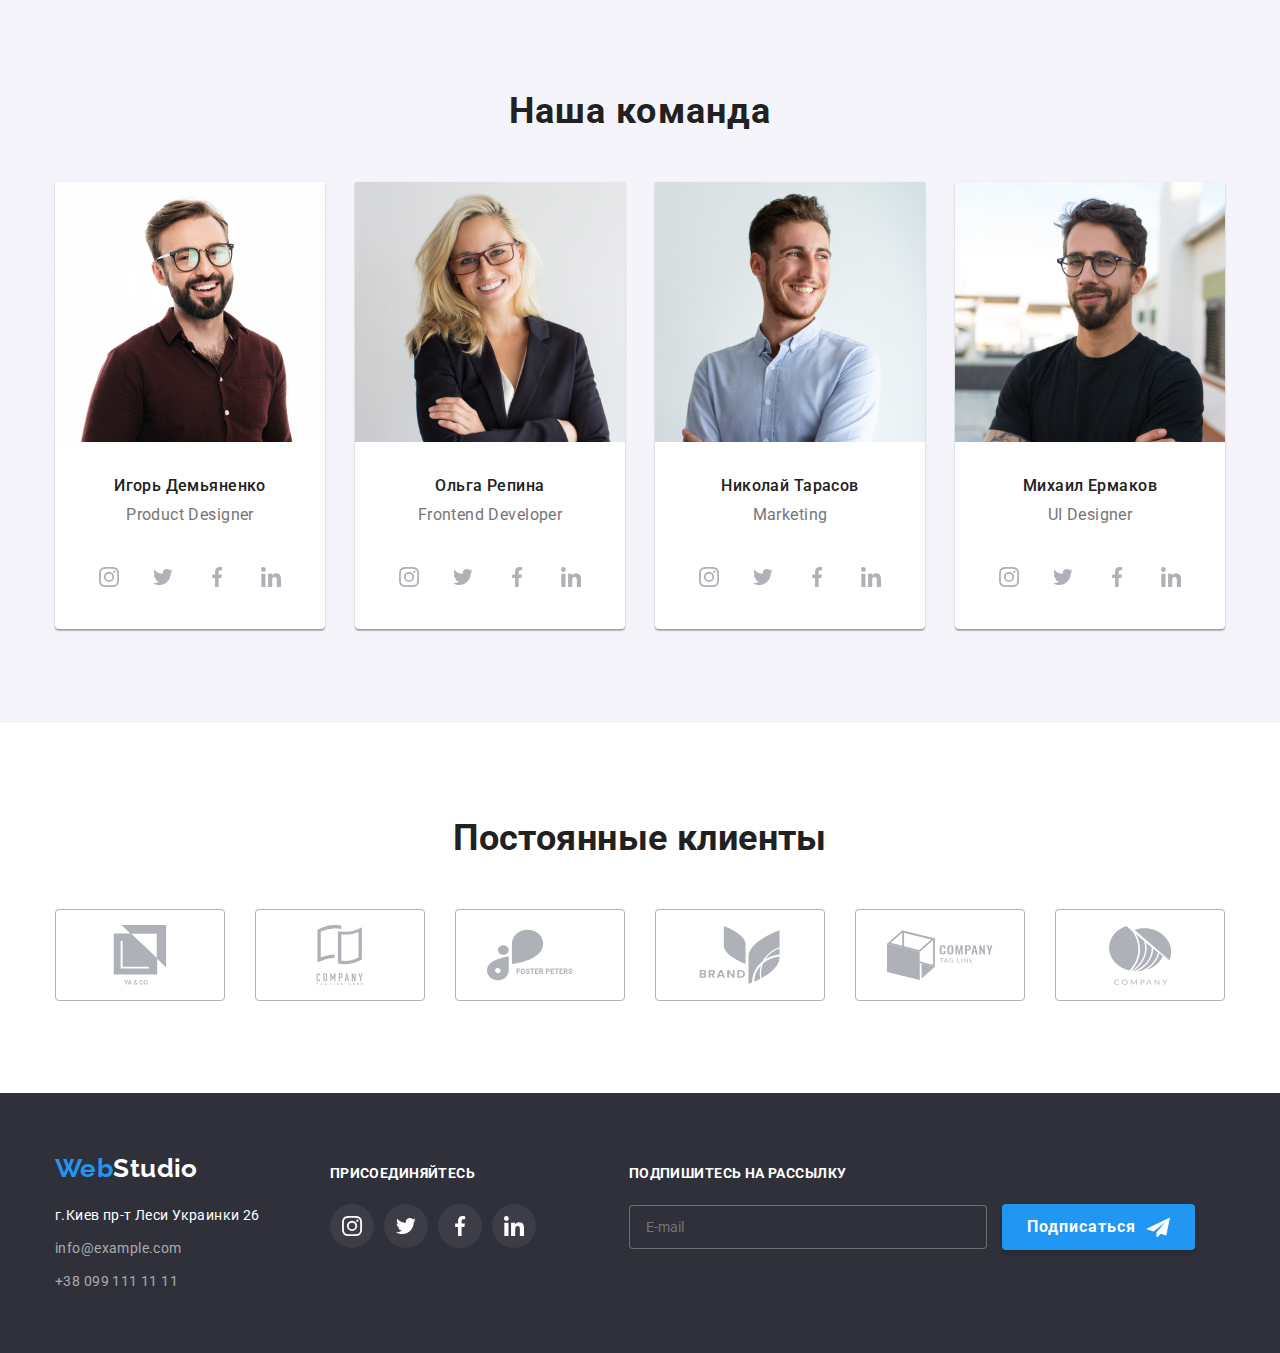
==== commit bdaf1978: "feature+team" ====
--- a/index.html
+++ b/index.html
@@ -180,7 +180,7 @@
         <h2 class="team-title">Наша команда</h2>
 
         <ul class="no-bullet team-list">          
-          <li class="team-list__item--shadow ">
+          <li class="team-list__item team-list__item--shadow ">
             <img src="./images/img_1.jpg" alt="Игорь Демьяненко" width="270" height="260" />
             <h3 class="team-list__worker">Игорь Демьяненко</h3>
             <p lang="en" class="team-list__profession">Product Designer</p>
@@ -217,7 +217,7 @@
           </ul>
           </li>   
 
-          <li class="team-list__item--shadow">
+          <li class=" team-list__item team-list__item--shadow">
             <img src="./images/img_2.jpg" alt="Ольга Репина" width="270" height="260" />
             <h3 class="team-list__worker">Ольга Репина</h3>
             <p lang="en" class="team-list__profession">Frontend Developer</p>
@@ -253,7 +253,7 @@
           </ul>
           </li>   
 
-          <li class="team-list__item--shadow">
+          <li class="team-list__item team-list__item--shadow">
             <img src="./images/img_3.jpg" alt="Николай Тарасов" width="270" height="260" />
             <h3 class="team-list__worker">Николай Тарасов</h3>
             <p lang="en" class="team-list__profession">Marketing</p>
@@ -289,7 +289,7 @@
           </ul>
           </li>   
 
-          <li class="team-list__item--shadow">
+          <li class="team-list__item team-list__item team-list__item--shadow">
             <img src="./images/img_4.jpg" alt="Михаил Ермаков" width="270" height="260" />
             <h3 class="team-list__worker">Михаил Ермаков</h3>
             <p lang="en" class="team-list__profession">UI Designer</p>
--- a/css/main.min.css
+++ b/css/main.min.css
@@ -1 +1 @@
-:root{--main-text-cl: #757575;--add-cl: #212121;--white-cl: #ffffff;--black-cl: #000000;--accent-cl: #2196f3;--background-dark: #2f303a;--alt-background: #f5f4fa;--logo-color: #afb1b8;--timing-function: cubic-bezier(0.4, 0, 0.2, 1);--animation-duration: 250ms;--timing-function1: transform 250ms cubic-bezier(0.4, 0, 0.2, 1)}html{-webkit-box-sizing:border-box;box-sizing:border-box}*,*::before,*::after{-webkit-box-sizing:border-box;box-sizing:border-box}body{font-family:"Roboto",sans-serif;color:var(--main-text-cl);font-size:14px;background-color:var(--white-cl);letter-spacing:.03em}.link{text-decoration:none}h1,h2,h3,h4,h5,h6,p,ul{margin:0;padding:0}img{display:block;height:auto;max-width:100%}.button-cursor{cursor:pointer}.list{padding:0;margin:0;list-style:none}a{text-decoration:none}.no-bullet{list-style:none}.container{width:100%;margin-left:auto;margin-right:auto}@media screen and (min-width: 480px){.container{padding-left:15px;padding-right:15px}}@media screen and (min-width: 480px){.container{max-width:480px}}@media screen and (min-width: 768px){.container{max-width:768px}}@media screen and (min-width: 1200px){.container{max-width:1200px}}.logo{font-family:"Raleway";font-weight:700;font-size:26px;line-height:1.19;color:var(--accent-cl)}.visually-hidden{position:absolute;clip:rect(1px 1px 1px 1px);clip:rect(1px, 1px, 1px, 1px);padding:0;border:0;height:1px;width:1px;overflow:hidden}.header{border-bottom:1px solid #ececec}@media screen and (max-width: 767px){.header{padding-top:16px;padding-bottom:16px}}.header__section{display:-webkit-box;display:-ms-flexbox;display:flex;-webkit-box-align:center;-ms-flex-align:center;align-items:center;-webkit-box-pack:justify;-ms-flex-pack:justify;justify-content:space-between;padding-left:15px;padding-right:15px}@media screen and (max-width: 767px){.header__section{max-width:767px}}.header__nav{display:-webkit-box;display:-ms-flexbox;display:flex;-webkit-box-align:center;-ms-flex-align:center;align-items:center}.header__logo{margin-right:93px}.header__logo--black{color:var(--black-cl)}.nav{display:-webkit-box;display:-ms-flexbox;display:flex}@media screen and (max-width: 767px){.nav{display:none}}.nav__item:not(:last-child){margin-right:50px}.nav__link{display:block;padding-top:32px;padding-bottom:32px;font-weight:500;font-size:14px;line-height:1.14;letter-spacing:.02em;color:var(--black-cl);position:relative;-webkit-transition:color 250ms cubic-bezier(0.4, 0, 0.2, 1);transition:color 250ms cubic-bezier(0.4, 0, 0.2, 1)}.nav__link:focus,.nav__link:hover{color:var(--accent-cl)}.nav__link--current{color:var(--accent-cl)}.nav__link--current::after{position:absolute;display:block;content:"";width:100%;height:4px;border-radius:2px;bottom:-1px;background-color:var(--accent-cl)}.header-contact{display:-webkit-box;display:-ms-flexbox;display:flex}@media screen and (max-width: 767px){.header-contact{display:none}}@media screen and (min-width: 768px)and (max-width: 1199px){.header-contact{-webkit-box-orient:vertical;-webkit-box-direction:normal;-ms-flex-direction:column;flex-direction:column;-ms-flex-line-pack:center;align-content:center}}.header-contack__list{margin-left:auto}.header-contact__item+.header-contact__item{margin-left:50px}@media screen and (min-width: 768px)and (max-width: 1199px){.header-contact__item+.header-contact__item{margin-left:0px}}@media screen and (min-width: 768px)and (max-width: 1199px){.header-contact__item{margin-left:0px}}.header-contact__link{display:-webkit-inline-box;display:-ms-inline-flexbox;display:inline-flex;padding:32px 0px 32px;-webkit-box-align:center;-ms-flex-align:center;align-items:center;font-weight:500;font-size:14px;line-height:1.14;letter-spacing:.02em;color:var(--main-text-cl);-webkit-transition:color 250ms cubic-bezier(0.4, 0, 0.2, 1);transition:color 250ms cubic-bezier(0.4, 0, 0.2, 1)}.header-contact__link:hover,.header-contact__link:focus{color:var(--accent-cl)}@media screen and (min-width: 768px)and (max-width: 1199px){.header-contact__link{padding:0}}@media screen and (min-width: 768px)and (max-width: 1199px){.header-contact__item:not(:last-child){margin-bottom:10px}}.header-contact__icon{margin-right:10px;fill:currentColor}.mob-menu{width:100vw;height:100vh;position:fixed;background-color:#fff;top:0;right:0;padding:15px 10px 48px 40px;z-index:999}.flex{display:-webkit-box;display:-ms-flexbox;display:flex;-webkit-box-orient:vertical;-webkit-box-direction:normal;-ms-flex-direction:column;flex-direction:column;-webkit-box-pack:justify;-ms-flex-pack:justify;justify-content:space-between}.menu-open{display:-webkit-box;display:-ms-flexbox;display:flex;-webkit-box-align:center;-ms-flex-align:center;align-items:center;-webkit-box-pack:center;-ms-flex-pack:center;justify-content:center;width:40px;height:40px;background-color:rgba(0,0,0,0);color:#212121;border:none;margin-left:auto;cursor:pointer}.menu-open:hover,.menu-open:focus{fill:var(--accent-cl)}@media screen and (min-width: 768px){.menu-open{display:none}}.menu-close{display:-webkit-box;display:-ms-flexbox;display:flex;-webkit-box-align:center;-ms-flex-align:center;align-items:center;-webkit-box-pack:center;-ms-flex-pack:center;justify-content:center;background-color:rgba(0,0,0,0);color:#212121;border:none;margin-left:auto;cursor:pointer}.menu-close:hover,.menu-close:focus{fill:var(--accent-cl)}.mob-menu-list__item:not(:last-child){margin-bottom:32px}.mob-menu-list__link{font-family:Roboto;font-weight:500;font-size:40px;line-height:1.18;letter-spacing:.02em;color:#212121}.mob-menu-list__link:focus,.mob-menu-list__link:hover{color:var(--accent-cl)}.mob-menu-list__link--current{color:var(--accent-cl)}.mob-menu-list__tell{display:block;margin-bottom:32px;font-family:Roboto;font-style:normal;font-weight:500;font-size:34px;line-height:1.18;letter-spacing:.02em;color:#2196f3}.mob-menu-list__mail{display:block;font-family:Roboto;font-style:normal;font-weight:500;font-size:24px;line-height:1.17;letter-spacing:.02em;color:#757575;margin-bottom:64px}.mob-menu-list__social{display:-webkit-box;display:-ms-flexbox;display:flex;-webkit-box-orient:horizontal;-webkit-box-direction:normal;-ms-flex-direction:row;flex-direction:row;-webkit-column-gap:20px;-moz-column-gap:20px;column-gap:20px}.mob-menu-list__social-item{position:relative;font-weight:500;font-size:18px;line-height:1.22;letter-spacing:.02em;color:#2196f3}.mob-menu-list__social-item:not(:first-child)::before{content:"";display:block;position:absolute;top:0;left:-10px;width:1px;height:22px;background-color:rgba(33,33,33,.2)}.mob-menu.is-hidden{opacity:0;visibility:hidden;pointer-events:none}.hero{max-width:1600px;height:600px;margin-left:auto;margin-right:auto;padding-top:200px;padding-bottom:200px;background-image:-webkit-gradient(linear, left top, right top, from(rgba(47, 48, 58, 0.4)), to(rgba(47, 48, 58, 0.4))),url(../images/hero.jpg);background-image:linear-gradient(to right, rgba(47, 48, 58, 0.4), rgba(47, 48, 58, 0.4)),url(../images/hero.jpg);background-color:var(--background-dark);background-repeat:no-repeat;background-position:center;background-size:cover;text-align:center;color:var(--white-cl)}.hero__title{margin-bottom:30px;max-width:696px;margin-left:auto;margin-right:auto;font-weight:900;font-size:44px;line-height:1.36;text-align:center;letter-spacing:.06em;text-transform:uppercase}.hero__button{border-radius:4px;border:1px solid rgba(0,0,0,0);padding:10px 32px;font-weight:700;font-size:16px;font-family:inherit;line-height:1.8;letter-spacing:.06em;background-color:var(--accent-cl);color:var(--white-cl);-webkit-transition-property:background-color;transition-property:background-color;-webkit-transition-duration:var(--animation-duration);transition-duration:var(--animation-duration);-webkit-transition-timing-function:var(--timing-function);transition-timing-function:var(--timing-function)}.hero__button:hover,.hero__button:focus{color:var(--accent-cl);background-color:var(--white-cl)}.features{padding-top:94px;padding-bottom:94px}.feature-list{display:-webkit-box;display:-ms-flexbox;display:flex;margin-right:-30px}.feature-list__items{margin-right:30px;max-width:270px}.features-list__icon-fon{display:-webkit-box;display:-ms-flexbox;display:flex;width:270px;height:120px;-webkit-box-align:center;-ms-flex-align:center;align-items:center;-webkit-box-pack:center;-ms-flex-pack:center;justify-content:center;margin-bottom:30px;background-color:var(--alt-background)}.features-list__icon{-webkit-box-align:center;-ms-flex-align:center;align-items:center}.features-list__title{margin-bottom:10px;font-size:14px;line-height:1.14;text-transform:uppercase;color:var(--add-cl)}.features-list__text{line-height:1.71}.activity{padding-bottom:94px}.activity__title{text-align:center;color:var(--add-cl);margin-bottom:50px;font-size:36px;line-height:1.16}.list-activity{display:-webkit-box;display:-ms-flexbox;display:flex}.list-activity__item:not(:last-child){margin-right:30px}.list-activity__item{position:relative}.list-activity__text{position:absolute;width:100%;bottom:0;padding:27px 0px;font-weight:bold;font-size:14px;line-height:1.14;text-align:center;text-transform:uppercase;color:var(--white-cl);background-color:rgba(47,48,58,.8)}.team{padding-bottom:94px;padding-top:94px;background-color:var(--alt-background)}.team-title{text-align:center;color:var(--add-cl);margin-bottom:50px;font-size:36px;line-height:1.16}.team-list{display:-webkit-box;display:-ms-flexbox;display:flex;padding:30px 0px}.team-list__item--shadow:not(:last-child){margin-right:30px}.team-list__item--shadow{-webkit-box-shadow:0px 1px 3px rgba(0,0,0,.12),0px 1px 1px rgba(0,0,0,.14),0px 2px 1px rgba(0,0,0,.2);box-shadow:0px 1px 3px rgba(0,0,0,.12),0px 1px 1px rgba(0,0,0,.14),0px 2px 1px rgba(0,0,0,.2);border-bottom-left-radius:4px;border-bottom-right-radius:4px;background-color:var(--white-cl)}.team-list__worker{margin-top:35px;font-weight:500;font-size:16px;line-height:1.18;text-align:center;color:var(--add-cl)}.team-list__profession{margin-top:10px;padding-bottom:30px;font-size:16px;line-height:1.18;text-align:center}.team-list__social-list{list-style:none;display:-webkit-box;display:-ms-flexbox;display:flex;-webkit-box-pack:center;-ms-flex-pack:center;justify-content:center;-webkit-box-align:center;-ms-flex-align:center;align-items:center;margin-right:-10px;padding-bottom:30px}.team-list__social-item{margin-right:10px}.team-list__social-link{display:-webkit-box;display:-ms-flexbox;display:flex;-webkit-box-pack:center;-ms-flex-pack:center;justify-content:center;-webkit-box-align:center;-ms-flex-align:center;align-items:center;width:44px;height:44px;border-radius:50%;color:var(--logo-color);-webkit-transition-property:color,background-color;transition-property:color,background-color;-webkit-transition-duration:var(--animation-duration);transition-duration:var(--animation-duration);-webkit-transition-timing-function:var(--timing-function);transition-timing-function:var(--timing-function)}.team-list__social-link:hover,.team-list__social-link:focus{color:var(--white-cl);background-color:var(--accent-cl)}.team-list__social-logo{fill:currentColor}.client{padding-top:94px;padding-bottom:94px}.client__title{margin-bottom:50px;font-weight:700;font-size:36px;line-height:1.17;text-align:center;color:var(--add-cl)}.client__list{padding:0;margin:0;list-style:none;display:-webkit-box;display:-ms-flexbox;display:flex}.client__item:not(:last-child){margin-right:30px}.client__item{width:170px;height:90px}.client__link{display:-webkit-box;display:-ms-flexbox;display:flex;-webkit-box-pack:center;-ms-flex-pack:center;justify-content:center;-webkit-box-align:center;-ms-flex-align:center;align-items:center;width:170px;height:92px;border:1px solid var(--logo-color);border-radius:4px;color:var(--accent-cl);-webkit-transition-property:border;transition-property:border;-webkit-transition-duration:var(--animation-duration);transition-duration:var(--animation-duration);-webkit-transition-timing-function:var(--timing-function);transition-timing-function:var(--timing-function)}.client__link:hover,.client__link:focus{border:1px solid var(--accent-cl)}.client__link:hover .client__icon,.client__link:focus .client__icon{fill:var(--accent-cl)}.client__icon{fill:var(--logo-color);-webkit-transition-property:fill;transition-property:fill;-webkit-transition-duration:var(--animation-duration);transition-duration:var(--animation-duration);-webkit-transition-timing-function:var(--timing-function);transition-timing-function:var(--timing-function)}.footer{padding-top:60px;padding-bottom:60px;background-color:var(--background-dark);color:var(--white-cl)}.footer-flex{display:-webkit-box;display:-ms-flexbox;display:flex;margin:0;padding:0}.footer__logo--white{color:var(--white-cl)}.footer-contact{margin-top:20px}.footer-list:not(:first-child){margin-top:9px}.footer-title,.footer-link{font-family:"Raleway";font-weight:700;font-size:26px;line-height:1.19;letter-spacing:.03em;text-decoration:none;color:var(--white-cl);-webkit-transition-property:color;transition-property:color;-webkit-transition-duration:var(--animation-duration);transition-duration:var(--animation-duration);-webkit-transition-timing-function:var(--timing-function);transition-timing-function:var(--timing-function)}.footer-address{font-family:"roboto";font-weight:400;font-size:14px;line-height:1.7;letter-spacing:.03em;font-style:normal}.footer-contacts{font-family:"roboto";font-weight:400;font-size:14px;line-height:1.7;letter-spacing:.03em;color:rgba(255,255,255,.6);font-style:normal}.footer-contacts:hover,.footer-contacts:focus{color:var(--accent-cl)}.social-footer{margin-left:70px;width:206px}.social-footer__text{padding:20px 0px 10px 0px;margin-bottom:20px;font-weight:700;font-size:14px;line-height:1.14px;text-transform:uppercase;color:var(--white-cl)}.social-footer__list{display:-webkit-box;display:-ms-flexbox;display:flex;padding:0;margin-top:0;list-style:none;-webkit-box-pack:justify;-ms-flex-pack:justify;justify-content:space-between;-webkit-box-align:center;-ms-flex-align:center;align-items:center}.social-footer__item{width:44px;height:44px}.social-footer__link{width:44px;height:44px;display:block;border-radius:50%;color:#fff;background-color:rgba(255,255,255,.062745098)}.social-footer__link:hover,.social-footer__link:focus{color:var(--white-cl);background-color:var(--accent-cl)}.social-footer__icon{margin:12px 0px 0px 12px;fill:currentColor}.footer-submit{width:570px;margin-left:93px}.footer-submit__text{padding:20px 0px 10px 0px;margin-bottom:20px;font-weight:700;font-size:14px;line-height:1.14px;text-transform:uppercase;color:var(--white-cl)}.footer-submit__input{width:358px;margin:0;padding:13px 16px;border-radius:4px;border:1px solid rgba(255,255,255,.3);background-color:var(--background-dark);color:var(--white-cl)}.footer-submit__btn{display:-webkit-inline-box;display:-ms-inline-flexbox;display:inline-flex;-webkit-box-align:center;-ms-flex-align:center;align-items:center;-webkit-box-pack:center;-ms-flex-pack:center;justify-content:center;border:none;margin:0;margin-left:0px;padding:8px 25px;border-radius:4px;background-color:var(--accent-cl);-webkit-box-shadow:0px 4px 4px rgba(0,0,0,.15);box-shadow:0px 4px 4px rgba(0,0,0,.15);color:var(--white-cl);font-family:"Roboto";font-style:normal;font-weight:700;font-size:16px;line-height:1.87;letter-spacing:.06em;cursor:pointer;min-height:43px;margin-left:12px}.footer-submit__btn::after{content:"";display:inline-block;width:24px;height:20px;margin-left:10px;background-image:url(../images/send.svg)}.portfolio{padding-top:94px;padding-bottom:94px}.portfolio__buttons{display:-webkit-box;display:-ms-flexbox;display:flex;-webkit-box-pack:center;-ms-flex-pack:center;justify-content:center;margin-bottom:50px}.button__list:not(:last-child){margin-right:8px}.portfolio__button{display:inline-block;min-width:73px;border-radius:4px;border:1px solid rgba(0,0,0,0);padding:6px 22px;font-family:"Roboto",sans-serif;font-weight:500;font-size:16px;line-height:1.63;letter-spacing:.03em;text-align:center;background-color:var(--alt-background);color:var(--black-cl);cursor:pointer;-webkit-transition-property:color,background-color,-webkit-box-shadow;transition-property:color,background-color,-webkit-box-shadow;transition-property:color,background-color,box-shadow;transition-property:color,background-color,box-shadow,-webkit-box-shadow;-webkit-transition-duration:var(--animation-duration);transition-duration:var(--animation-duration);-webkit-transition-timing-function:var(--timing-function);transition-timing-function:var(--timing-function)}.portfolio__button:hover,.portfolio__button:focus{background-color:var(--accent-cl);color:var(--white-cl)}.portfolio__button--active{background-color:var(--accent-cl);color:var(--white-cl)}.portfolio-cards{display:-webkit-box;display:-ms-flexbox;display:flex;-ms-flex-wrap:wrap;flex-wrap:wrap}.portfolio-cards__item:not(:nth-child(3n)){margin-right:30px}.portfolio-cards__item{margin-bottom:30px;-webkit-transition-property:-webkit-box-shadow;transition-property:-webkit-box-shadow;transition-property:box-shadow;transition-property:box-shadow, -webkit-box-shadow;-webkit-transition-duration:var(--animation-duration);transition-duration:var(--animation-duration);-webkit-transition-timing-function:var(--timing-function);transition-timing-function:var(--timing-function)}.portfolio-cards__item:nth-child(n+7){margin-bottom:0}.portfolio-cards__item:hover,.portfolio-cards__item:focus{-webkit-box-shadow:0px 3px 1px rgba(0,0,0,.1),0px 1px 2px rgba(0,0,0,.08),0px 2px 2px rgba(0,0,0,.12);box-shadow:0px 3px 1px rgba(0,0,0,.1),0px 1px 2px rgba(0,0,0,.08),0px 2px 2px rgba(0,0,0,.12)}.portfolio-cards__link{display:block}.portfolio-cards__link:focus{-webkit-box-shadow:0px 1px 1px rgba(0,0,0,.12),0px 4px 4px rgba(0,0,0,.06),1px 4px 6px rgba(0,0,0,.16);box-shadow:0px 1px 1px rgba(0,0,0,.12),0px 4px 4px rgba(0,0,0,.06),1px 4px 6px rgba(0,0,0,.16)}.portfolio-cards__link:focus .overlay-text{-webkit-transform:translateY(0%);transform:translateY(0%)}.portfolio-name{border:1px solid #eee;border-top:rgba(0,0,0,0);padding:20px 24px}.portfolio-name__heading{font-size:18px;line-height:2;letter-spacing:.06em;color:var(--add-cl)}.portfolio-name__descr{font-size:16px;line-height:1.87;font-weight:400;color:#757575}.portfolio-cards__description{position:relative;overflow:hidden}.portfolio-cards__description:hover .portfolio-cards__text{-webkit-transform:translateY(0%);transform:translateY(0%)}.portfolio-cards__text{position:absolute;display:-webkit-box;display:-ms-flexbox;display:flex;-webkit-box-pack:center;-ms-flex-pack:center;justify-content:center;-webkit-box-align:center;-ms-flex-align:center;align-items:center;top:0;left:0;width:100%;height:100%;overflow:hidden;font-weight:normal;padding:24px;font-size:18px;line-height:1.5555555556;letter-spacing:.03em;color:var(--alt-background);background-color:rgba(33,150,243,.9);-webkit-transform:translateY(101%);transform:translateY(101%);-webkit-transition:var(--timing-function1);transition:var(--timing-function1)}.backdrop{position:fixed;top:0;left:0;width:100%;height:100%;background:rgba(0,0,0,.2)}.backdrop.is-hidden{opacity:0;pointer-events:none;-webkit-transition-duration:var(--animation-duration);transition-duration:var(--animation-duration);-webkit-transition-timing-function:var(--timing-function);transition-timing-function:var(--timing-function)}.backdrop.is-hidden .modal{-webkit-transform:translate(-50%, -50%) scale(0.2);transform:translate(-50%, -50%) scale(0.2)}.modal{position:absolute;top:50%;left:50%;padding:40px;min-width:528px;min-height:581px;background-color:var(--alt-background);-webkit-box-shadow:0px 1px 3px rgba(0,0,0,.12),0px 1px 1px rgba(0,0,0,.14),0px 2px 1px rgba(0,0,0,.2);box-shadow:0px 1px 3px rgba(0,0,0,.12),0px 1px 1px rgba(0,0,0,.14),0px 2px 1px rgba(0,0,0,.2);border-radius:4px;-webkit-transform:translate(-50%, -50%) scale(1);transform:translate(-50%, -50%) scale(1);-webkit-transition:var(--timing-function1),opacity 250ms cubic-bezier(0.4, 0, 0.2, 1);transition:var(--timing-function1),opacity 250ms cubic-bezier(0.4, 0, 0.2, 1)}@media screen and (min-width: 480px){.modal{width:450px;min-height:609px}}@media screen and (min-width: 1200px){.modal{width:528px;min-height:581px}}.close-modal-btn{position:absolute;top:8px;right:8px;width:30px;height:30px;border-radius:50%;border:1px solid rgba(0,0,0,.1);background-color:var(--background-color1);-webkit-transition-property:color;transition-property:color;-webkit-transition-duration:var(--animation-duration);transition-duration:var(--animation-duration);-webkit-transition-timing-function:var(--timing-function);transition-timing-function:var(--timing-function)}.close-modal-btn:hover,.close-modal-btn:focus{color:var(--accent-cl)}.close-modal-btn:hover .close-modal-btn-icon,.close-modal-btn:focus .close-modal-btn-icon{fill:currentColor}.form{margin-left:auto;margin-right:auto;padding:40px}@media screen and (min-width: 480px){.form{width:450px}}@media screen and (min-width: 1200px){.form{width:528px}}.form-title{font-weight:700;font-size:20px;line-height:1.15;text-align:center;color:#000;margin-bottom:20px}.form-field{position:relative;display:-webkit-box;display:-ms-flexbox;display:flex;-webkit-box-orient:vertical;-webkit-box-direction:normal;-ms-flex-direction:column;flex-direction:column;margin-bottom:10px}.form-label,.comment-label{font-size:12px;line-height:1.17;letter-spacing:.01em;color:var(--main-text-cl);margin-bottom:4px}.form-input{width:100%;margin:0;padding:11px 42px;border:1px solid rgba(33,33,33,.2);border-radius:4px;-webkit-transition:border-color 250ms cubic-bezier(0.4, 0, 0.2, 1);transition:border-color 250ms cubic-bezier(0.4, 0, 0.2, 1)}.form-input:hover,.form-input:focus{outline:none;border-color:var(--accent-cl)}.form-input:hover~.input-icon,.form-input:focus~.input-icon{fill:var(--accent-cl)}.input-icon{position:absolute;top:50%;left:15px;-webkit-transform:translateY(25%);transform:translateY(25%);display:inline-block;width:12px;height:12px;-webkit-transition:fill 250ms cubic-bezier(0.4, 0, 0.2, 1);transition:fill 250ms cubic-bezier(0.4, 0, 0.2, 1)}textarea{resize:none;border:1px solid rgba(33,33,33,.2);border-radius:4px;padding:12px 16px;font-size:12px;line-height:1.17;letter-spacing:.01em;height:120px;-webkit-transition:border-color 250ms cubic-bezier(0.4, 0, 0.2, 1);transition:border-color 250ms cubic-bezier(0.4, 0, 0.2, 1)}textarea:hover,textarea:focus{outline:none;border-color:var(--accent-cl)}.form-field-chek{padding-left:0px;margin-top:25px;margin-bottom:30px}@media screen and (min-width: 1200px){.form-field-chek{padding-left:14px}}.form-field-chek .form-checkbox{position:absolute;width:1px;height:1px;margin:-1px;padding:0;border:0;clip:rect(0 0 0 0)}.form-field-chek .icon-chek{display:inline-block;width:16px;height:15px;border:2px solid #212121;border-radius:2px;margin-right:7px}.form-field-chek .form-checkbox:checked+.icon-chek{background-image:url(../images/icon-check.svg);background-position:center;background-repeat:no-repeat;background-color:var(--accent-cl);background-origin:border-box;border-color:var(--accent-cl)}.form-field-chek .policy-label{position:relative;display:-webkit-box;display:-ms-flexbox;display:flex;-webkit-box-align:center;-ms-flex-align:center;align-items:center;font-size:11px;line-height:1.14;color:var(--main-text-cl)}@media screen and (max-width: 479px){.form-field-chek .policy-label{font-size:10px;line-height:1.11}}@media screen and (min-width: 1200px){.form-field-chek .policy-label{font-size:14px;line-height:1.71}}.policy-link{margin-left:4px;color:#2196f3;text-decoration:underline}@media screen and (max-width: 479px){.policy-link{position:absolute;top:18px;left:21px}}.form-btn{display:-webkit-box;display:-ms-flexbox;display:flex;-webkit-box-align:center;-ms-flex-align:center;align-items:center;-webkit-box-pack:center;-ms-flex-pack:center;justify-content:center;margin:0 auto;padding:10px 56px;border:none;border-radius:4px;text-align:center;text-decoration:none;font-family:"Roboto";font-style:normal;font-weight:700;font-size:16px;line-height:1.87;letter-spacing:.06em;cursor:pointer;background-color:var(--accent-cl);-webkit-box-shadow:0px 4px 4px rgba(0,0,0,.15);box-shadow:0px 4px 4px rgba(0,0,0,.15);color:var(--white-cl);-webkit-transition:background-color 250ms cubic-bezier(0.4, 0, 0.2, 1);transition:background-color 250ms cubic-bezier(0.4, 0, 0.2, 1)}/*# sourceMappingURL=main.min.css.map */+:root{--main-text-cl: #757575;--add-cl: #212121;--white-cl: #ffffff;--black-cl: #000000;--accent-cl: #2196f3;--background-dark: #2f303a;--alt-background: #f5f4fa;--logo-color: #afb1b8;--timing-function: cubic-bezier(0.4, 0, 0.2, 1);--animation-duration: 250ms;--timing-function1: transform 250ms cubic-bezier(0.4, 0, 0.2, 1)}html{-webkit-box-sizing:border-box;box-sizing:border-box}*,*::before,*::after{-webkit-box-sizing:border-box;box-sizing:border-box}body{font-family:"Roboto",sans-serif;color:var(--main-text-cl);font-size:14px;background-color:var(--white-cl);letter-spacing:.03em}.link{text-decoration:none}h1,h2,h3,h4,h5,h6,p,ul{margin:0;padding:0}img{display:block;height:auto;max-width:100%}.button-cursor{cursor:pointer}.list{padding:0;margin:0;list-style:none}a{text-decoration:none}.no-bullet{list-style:none}.container{width:100%;margin-left:auto;margin-right:auto}@media screen and (min-width: 480px){.container{padding-left:15px;padding-right:15px}}@media screen and (min-width: 480px){.container{max-width:480px}}@media screen and (min-width: 768px){.container{max-width:768px}}@media screen and (min-width: 1200px){.container{max-width:1200px}}.logo{font-family:"Raleway";font-weight:700;font-size:26px;line-height:1.19;color:var(--accent-cl)}.visually-hidden{position:absolute;clip:rect(1px 1px 1px 1px);clip:rect(1px, 1px, 1px, 1px);padding:0;border:0;height:1px;width:1px;overflow:hidden}.header{border-bottom:1px solid #ececec}@media screen and (max-width: 767px){.header{padding-top:16px;padding-bottom:16px}}.header__section{display:-webkit-box;display:-ms-flexbox;display:flex;-webkit-box-align:center;-ms-flex-align:center;align-items:center;-webkit-box-pack:justify;-ms-flex-pack:justify;justify-content:space-between;padding-left:15px;padding-right:15px}@media screen and (max-width: 767px){.header__section{max-width:767px}}.header__nav{display:-webkit-box;display:-ms-flexbox;display:flex;-webkit-box-align:center;-ms-flex-align:center;align-items:center}.header__logo{margin-right:93px}.header__logo--black{color:var(--black-cl)}.nav{display:-webkit-box;display:-ms-flexbox;display:flex}@media screen and (max-width: 767px){.nav{display:none}}.nav__item:not(:last-child){margin-right:50px}.nav__link{display:block;padding-top:32px;padding-bottom:32px;font-weight:500;font-size:14px;line-height:1.14;letter-spacing:.02em;color:var(--black-cl);position:relative;-webkit-transition:color 250ms cubic-bezier(0.4, 0, 0.2, 1);transition:color 250ms cubic-bezier(0.4, 0, 0.2, 1)}.nav__link:focus,.nav__link:hover{color:var(--accent-cl)}.nav__link--current{color:var(--accent-cl)}.nav__link--current::after{position:absolute;display:block;content:"";width:100%;height:4px;border-radius:2px;bottom:-1px;background-color:var(--accent-cl)}.header-contact{display:-webkit-box;display:-ms-flexbox;display:flex}@media screen and (max-width: 767px){.header-contact{display:none}}@media screen and (min-width: 768px)and (max-width: 1199px){.header-contact{-webkit-box-orient:vertical;-webkit-box-direction:normal;-ms-flex-direction:column;flex-direction:column;-ms-flex-line-pack:center;align-content:center}}.header-contack__list{margin-left:auto}.header-contact__item+.header-contact__item{margin-left:50px}@media screen and (min-width: 768px)and (max-width: 1199px){.header-contact__item+.header-contact__item{margin-left:0px}}@media screen and (min-width: 768px)and (max-width: 1199px){.header-contact__item{margin-left:0px}}.header-contact__link{display:-webkit-inline-box;display:-ms-inline-flexbox;display:inline-flex;padding:32px 0px 32px;-webkit-box-align:center;-ms-flex-align:center;align-items:center;font-weight:500;font-size:14px;line-height:1.14;letter-spacing:.02em;color:var(--main-text-cl);-webkit-transition:color 250ms cubic-bezier(0.4, 0, 0.2, 1);transition:color 250ms cubic-bezier(0.4, 0, 0.2, 1)}.header-contact__link:hover,.header-contact__link:focus{color:var(--accent-cl)}@media screen and (min-width: 768px)and (max-width: 1199px){.header-contact__link{padding:0}}@media screen and (min-width: 768px)and (max-width: 1199px){.header-contact__item:not(:last-child){margin-bottom:10px}}.header-contact__icon{margin-right:10px;fill:currentColor}.mob-menu{width:100vw;height:100vh;position:fixed;background-color:#fff;top:0;right:0;padding:15px 10px 48px 40px;z-index:999}.flex{display:-webkit-box;display:-ms-flexbox;display:flex;-webkit-box-orient:vertical;-webkit-box-direction:normal;-ms-flex-direction:column;flex-direction:column;-webkit-box-pack:justify;-ms-flex-pack:justify;justify-content:space-between}.menu-open{display:-webkit-box;display:-ms-flexbox;display:flex;-webkit-box-align:center;-ms-flex-align:center;align-items:center;-webkit-box-pack:center;-ms-flex-pack:center;justify-content:center;width:40px;height:40px;background-color:rgba(0,0,0,0);color:#212121;border:none;margin-left:auto;cursor:pointer}.menu-open:hover,.menu-open:focus{fill:var(--accent-cl)}@media screen and (min-width: 768px){.menu-open{display:none}}.menu-close{display:-webkit-box;display:-ms-flexbox;display:flex;-webkit-box-align:center;-ms-flex-align:center;align-items:center;-webkit-box-pack:center;-ms-flex-pack:center;justify-content:center;background-color:rgba(0,0,0,0);color:#212121;border:none;margin-left:auto;cursor:pointer}.menu-close:hover,.menu-close:focus{fill:var(--accent-cl)}.mob-menu-list__item:not(:last-child){margin-bottom:32px}.mob-menu-list__link{font-family:Roboto;font-weight:500;font-size:40px;line-height:1.18;letter-spacing:.02em;color:#212121}.mob-menu-list__link:focus,.mob-menu-list__link:hover{color:var(--accent-cl)}.mob-menu-list__link--current{color:var(--accent-cl)}.mob-menu-list__tell{display:block;margin-bottom:32px;font-family:Roboto;font-style:normal;font-weight:500;font-size:34px;line-height:1.18;letter-spacing:.02em;color:#2196f3}.mob-menu-list__mail{display:block;font-family:Roboto;font-style:normal;font-weight:500;font-size:24px;line-height:1.17;letter-spacing:.02em;color:#757575;margin-bottom:64px}.mob-menu-list__social{display:-webkit-box;display:-ms-flexbox;display:flex;-webkit-box-orient:horizontal;-webkit-box-direction:normal;-ms-flex-direction:row;flex-direction:row;-webkit-column-gap:20px;-moz-column-gap:20px;column-gap:20px}.mob-menu-list__social-item{position:relative;font-weight:500;font-size:18px;line-height:1.22;letter-spacing:.02em;color:#2196f3}.mob-menu-list__social-item:not(:first-child)::before{content:"";display:block;position:absolute;top:0;left:-10px;width:1px;height:22px;background-color:rgba(33,33,33,.2)}.mob-menu.is-hidden{opacity:0;visibility:hidden;pointer-events:none}.hero{margin-left:auto;margin-right:auto;background-image:-webkit-gradient(linear, left top, right top, from(rgba(47, 48, 58, 0.4)), to(rgba(47, 48, 58, 0.4))),url(../images/hero.jpg);background-image:linear-gradient(to right, rgba(47, 48, 58, 0.4), rgba(47, 48, 58, 0.4)),url(../images/hero.jpg);background-color:var(--background-dark);background-repeat:no-repeat;background-position:center;background-size:cover;text-align:center;color:var(--white-cl)}@media screen and (min-width: 480px){.hero{width:480px;height:400px;padding-top:118px;padding-bottom:118px}}@media screen and (min-width: 768px){.hero{width:768px;height:400px;padding-top:118px;padding-bottom:118px}}@media screen and (min-width: 1200px){.hero{width:100%;height:600px;padding-top:200px;padding-bottom:200px}}.hero__title{margin-bottom:30px;margin-left:auto;margin-right:auto}@media screen and (min-width: 480px){.hero__title{max-width:360px;font-size:26px;font-weight:900;line-height:42px;letter-spacing:.06em;text-align:center;text-transform:uppercase}}@media screen and (min-width: 1200px){.hero__title{max-width:696px;font-weight:900;font-size:44px;line-height:1.36;text-align:center;letter-spacing:.06em;text-transform:uppercase}}.hero__button{border-radius:4px;border:1px solid rgba(0,0,0,0);font-weight:700;font-size:16px;font-family:inherit;line-height:1.8;letter-spacing:.06em;background-color:var(--accent-cl);color:var(--white-cl);-webkit-transition-property:background-color;transition-property:background-color;-webkit-transition-duration:var(--animation-duration);transition-duration:var(--animation-duration);-webkit-transition-timing-function:var(--timing-function);transition-timing-function:var(--timing-function)}.hero__button:hover,.hero__button:focus{color:var(--accent-cl);background-color:var(--white-cl)}@media screen and (min-width: 480px){.hero__button{padding:10px 24px}}@media screen and (min-width: 1200px){.hero__button{padding:10px 32px}}.features{padding-top:60px;padding-bottom:60px}@media screen and (min-width: 1200px){.features{padding-top:94px;padding-bottom:94px}}@media screen and (max-width: 479px){.features{padding-left:15px;padding-right:15px}}.feature-list{display:-webkit-box;display:-ms-flexbox;display:flex;-ms-flex-wrap:wrap;flex-wrap:wrap;-webkit-box-pack:center;-ms-flex-pack:center;justify-content:center;grid-gap:30px}@media screen and (min-width: 480px){.feature-list__items{width:450px}}@media screen and (min-width: 768px){.feature-list__items{width:354px}}@media screen and (min-width: 1200px){.feature-list__items{width:270px}}.features-list__icon-fon{display:-webkit-box;display:-ms-flexbox;display:flex;height:120px;-webkit-box-align:center;-ms-flex-align:center;align-items:center;-webkit-box-pack:center;-ms-flex-pack:center;justify-content:center;margin-bottom:30px;background-color:var(--alt-background)}@media screen and (min-width: 480px){.features-list__icon-fon{width:450px}}@media screen and (min-width: 768px){.features-list__icon-fon{width:354px}}@media screen and (min-width: 1200px){.features-list__icon-fon{width:270px}}.features-list__icon{-webkit-box-align:center;-ms-flex-align:center;align-items:center}.features-list__title{margin-bottom:10px;font-size:14px;line-height:1.14;text-transform:uppercase;color:var(--add-cl);text-align:center}@media screen and (min-width: 768px){.features-list__title{text-align:left}}.features-list__text{line-height:1.71}.activity{padding-bottom:94px}@media screen and (min-width: 480px)and (max-width: 768px){.activity{display:none}}.activity__title{text-align:center;color:var(--add-cl);margin-bottom:50px;font-size:36px;line-height:1.16}.list-activity{display:-webkit-box;display:-ms-flexbox;display:flex}.list-activity__item:not(:last-child){margin-right:30px}.list-activity__item{position:relative}.list-activity__text{position:absolute;width:100%;bottom:0;padding:27px 0px;font-weight:bold;font-size:14px;line-height:1.14;text-align:center;text-transform:uppercase;color:var(--white-cl);background-color:rgba(47,48,58,.8)}.team{padding-top:60px;padding-bottom:60px;background-color:var(--alt-background)}@media screen and (min-width: 1200px){.team{padding-top:94px;padding-bottom:94px}}.team-title{text-align:center;color:var(--add-cl)}@media screen and (min-width: 480px){.team-title{margin-bottom:30px;font-size:28px;font-weight:700;line-height:1.14;letter-spacing:.03em}}@media screen and (min-width: 1200px){.team-title{margin-bottom:50px;font-size:36px;line-height:1.16}}.team-list{display:-webkit-box;display:-ms-flexbox;display:flex;-ms-flex-wrap:wrap;flex-wrap:wrap;-webkit-box-pack:center;-ms-flex-pack:center;justify-content:center;-webkit-box-align:center;-ms-flex-align:center;align-items:center;grid-gap:30px}@media screen and (min-width: 480px){.team-list__item{width:450px}}@media screen and (min-width: 768px){.team-list__item{width:354px}}@media screen and (min-width: 1200px){.team-list__item{width:270px}}.team-list__item--shadow{-webkit-box-shadow:0px 1px 3px rgba(0,0,0,.12),0px 1px 1px rgba(0,0,0,.14),0px 2px 1px rgba(0,0,0,.2);box-shadow:0px 1px 3px rgba(0,0,0,.12),0px 1px 1px rgba(0,0,0,.14),0px 2px 1px rgba(0,0,0,.2);border-bottom-left-radius:4px;border-bottom-right-radius:4px;background-color:var(--white-cl)}.team-list__worker{margin-top:35px;font-weight:500;font-size:16px;line-height:1.18;text-align:center;color:var(--add-cl)}.team-list__profession{margin-top:10px;padding-bottom:30px;font-size:16px;line-height:1.18;text-align:center}.team-list__social-list{list-style:none;display:-webkit-box;display:-ms-flexbox;display:flex;-webkit-box-pack:center;-ms-flex-pack:center;justify-content:center;-webkit-box-align:center;-ms-flex-align:center;align-items:center;margin-right:-10px;padding-bottom:30px}.team-list__social-item{margin-right:10px}.team-list__social-link{display:-webkit-box;display:-ms-flexbox;display:flex;-webkit-box-pack:center;-ms-flex-pack:center;justify-content:center;-webkit-box-align:center;-ms-flex-align:center;align-items:center;width:44px;height:44px;border-radius:50%;color:var(--logo-color);-webkit-transition-property:color,background-color;transition-property:color,background-color;-webkit-transition-duration:var(--animation-duration);transition-duration:var(--animation-duration);-webkit-transition-timing-function:var(--timing-function);transition-timing-function:var(--timing-function)}.team-list__social-link:hover,.team-list__social-link:focus{color:var(--white-cl);background-color:var(--accent-cl)}.team-list__social-logo{fill:currentColor}.client{padding-top:60px;padding-bottom:60px}@media screen and (min-width: 1200px){.client{padding-top:94px;padding-bottom:94px}}.client__title{margin-bottom:30px;font-weight:700;font-size:28px;line-height:1.17;text-align:center;color:var(--add-cl)}@media screen and (min-width: 1200px){.client__title{margin-bottom:50px;font-size:36px}}.client__list{list-style:none;-ms-flex-wrap:wrap;flex-wrap:wrap;-webkit-box-align:center;-ms-flex-align:center;align-items:center;display:-webkit-box;display:-ms-flexbox;display:flex;grid-gap:30px}@media screen and (min-width: 1200px){.client__list{-ms-flex-wrap:nowrap;flex-wrap:nowrap}}.client__item{height:90px;-webkit-transition:border-color 250ms cubic-bezier(0.4, 0, 0.2, 1),color 250ms cubic-bezier(0.4, 0, 0.2, 1);transition:border-color 250ms cubic-bezier(0.4, 0, 0.2, 1),color 250ms cubic-bezier(0.4, 0, 0.2, 1)}.client__item:focus,.client__item:hover{color:var(--accent-cl);border-color:var(--accent-cl)}@media screen and (max-width: 767px){.client__item{width:210px}}@media screen and (min-width: 768px){.client__item{width:226px}}@media screen and (min-width: 1200px){.client__item{width:170px}}.client__link{display:-webkit-box;display:-ms-flexbox;display:flex;-webkit-box-pack:center;-ms-flex-pack:center;justify-content:center;-webkit-box-align:center;-ms-flex-align:center;align-items:center;height:92px;border:1px solid var(--logo-color);border-radius:4px;color:var(--accent-cl);-webkit-transition-property:border;transition-property:border;-webkit-transition-duration:var(--animation-duration);transition-duration:var(--animation-duration);-webkit-transition-timing-function:var(--timing-function);transition-timing-function:var(--timing-function)}.client__link:hover,.client__link:focus{border:1px solid var(--accent-cl)}@media screen and (min-width: 1200px){.client__link{width:170px}}.client__link:hover .client__icon,.client__link:focus .client__icon{fill:var(--accent-cl)}.client__icon{fill:var(--logo-color);-webkit-transition-property:fill;transition-property:fill;-webkit-transition-duration:var(--animation-duration);transition-duration:var(--animation-duration);-webkit-transition-timing-function:var(--timing-function);transition-timing-function:var(--timing-function)}.footer{padding-top:60px;padding-bottom:60px;background-color:var(--background-dark);color:var(--white-cl)}.footer-flex{display:-webkit-box;display:-ms-flexbox;display:flex;margin:0;padding:0}.footer__logo--white{color:var(--white-cl)}.footer-contact{margin-top:20px}.footer-list:not(:first-child){margin-top:9px}.footer-title,.footer-link{font-family:"Raleway";font-weight:700;font-size:26px;line-height:1.19;letter-spacing:.03em;text-decoration:none;color:var(--white-cl);-webkit-transition-property:color;transition-property:color;-webkit-transition-duration:var(--animation-duration);transition-duration:var(--animation-duration);-webkit-transition-timing-function:var(--timing-function);transition-timing-function:var(--timing-function)}.footer-address{font-family:"roboto";font-weight:400;font-size:14px;line-height:1.7;letter-spacing:.03em;font-style:normal}.footer-contacts{font-family:"roboto";font-weight:400;font-size:14px;line-height:1.7;letter-spacing:.03em;color:rgba(255,255,255,.6);font-style:normal}.footer-contacts:hover,.footer-contacts:focus{color:var(--accent-cl)}.social-footer{margin-left:70px;width:206px}.social-footer__text{padding:20px 0px 10px 0px;margin-bottom:20px;font-weight:700;font-size:14px;line-height:1.14px;text-transform:uppercase;color:var(--white-cl)}.social-footer__list{display:-webkit-box;display:-ms-flexbox;display:flex;padding:0;margin-top:0;list-style:none;-webkit-box-pack:justify;-ms-flex-pack:justify;justify-content:space-between;-webkit-box-align:center;-ms-flex-align:center;align-items:center}.social-footer__item{width:44px;height:44px}.social-footer__link{width:44px;height:44px;display:block;border-radius:50%;color:#fff;background-color:rgba(255,255,255,.062745098)}.social-footer__link:hover,.social-footer__link:focus{color:var(--white-cl);background-color:var(--accent-cl)}.social-footer__icon{margin:12px 0px 0px 12px;fill:currentColor}.footer-submit{width:570px;margin-left:93px}.footer-submit__text{padding:20px 0px 10px 0px;margin-bottom:20px;font-weight:700;font-size:14px;line-height:1.14px;text-transform:uppercase;color:var(--white-cl)}.footer-submit__input{width:358px;margin:0;padding:13px 16px;border-radius:4px;border:1px solid rgba(255,255,255,.3);background-color:var(--background-dark);color:var(--white-cl)}.footer-submit__btn{display:-webkit-inline-box;display:-ms-inline-flexbox;display:inline-flex;-webkit-box-align:center;-ms-flex-align:center;align-items:center;-webkit-box-pack:center;-ms-flex-pack:center;justify-content:center;border:none;margin:0;margin-left:0px;padding:8px 25px;border-radius:4px;background-color:var(--accent-cl);-webkit-box-shadow:0px 4px 4px rgba(0,0,0,.15);box-shadow:0px 4px 4px rgba(0,0,0,.15);color:var(--white-cl);font-family:"Roboto";font-style:normal;font-weight:700;font-size:16px;line-height:1.87;letter-spacing:.06em;cursor:pointer;min-height:43px;margin-left:12px}.footer-submit__btn::after{content:"";display:inline-block;width:24px;height:20px;margin-left:10px;background-image:url(../images/send.svg)}.portfolio{padding-top:94px;padding-bottom:94px}.portfolio__buttons{display:-webkit-box;display:-ms-flexbox;display:flex;-webkit-box-pack:center;-ms-flex-pack:center;justify-content:center;margin-bottom:50px}.button__list:not(:last-child){margin-right:8px}.portfolio__button{display:inline-block;min-width:73px;border-radius:4px;border:1px solid rgba(0,0,0,0);padding:6px 22px;font-family:"Roboto",sans-serif;font-weight:500;font-size:16px;line-height:1.63;letter-spacing:.03em;text-align:center;background-color:var(--alt-background);color:var(--black-cl);cursor:pointer;-webkit-transition-property:color,background-color,-webkit-box-shadow;transition-property:color,background-color,-webkit-box-shadow;transition-property:color,background-color,box-shadow;transition-property:color,background-color,box-shadow,-webkit-box-shadow;-webkit-transition-duration:var(--animation-duration);transition-duration:var(--animation-duration);-webkit-transition-timing-function:var(--timing-function);transition-timing-function:var(--timing-function)}.portfolio__button:hover,.portfolio__button:focus{background-color:var(--accent-cl);color:var(--white-cl)}.portfolio__button--active{background-color:var(--accent-cl);color:var(--white-cl)}.portfolio-cards{display:-webkit-box;display:-ms-flexbox;display:flex;-ms-flex-wrap:wrap;flex-wrap:wrap}.portfolio-cards__item:not(:nth-child(3n)){margin-right:30px}.portfolio-cards__item{margin-bottom:30px;-webkit-transition-property:-webkit-box-shadow;transition-property:-webkit-box-shadow;transition-property:box-shadow;transition-property:box-shadow, -webkit-box-shadow;-webkit-transition-duration:var(--animation-duration);transition-duration:var(--animation-duration);-webkit-transition-timing-function:var(--timing-function);transition-timing-function:var(--timing-function)}.portfolio-cards__item:nth-child(n+7){margin-bottom:0}.portfolio-cards__item:hover,.portfolio-cards__item:focus{-webkit-box-shadow:0px 3px 1px rgba(0,0,0,.1),0px 1px 2px rgba(0,0,0,.08),0px 2px 2px rgba(0,0,0,.12);box-shadow:0px 3px 1px rgba(0,0,0,.1),0px 1px 2px rgba(0,0,0,.08),0px 2px 2px rgba(0,0,0,.12)}.portfolio-cards__link{display:block}.portfolio-cards__link:focus{-webkit-box-shadow:0px 1px 1px rgba(0,0,0,.12),0px 4px 4px rgba(0,0,0,.06),1px 4px 6px rgba(0,0,0,.16);box-shadow:0px 1px 1px rgba(0,0,0,.12),0px 4px 4px rgba(0,0,0,.06),1px 4px 6px rgba(0,0,0,.16)}.portfolio-cards__link:focus .overlay-text{-webkit-transform:translateY(0%);transform:translateY(0%)}.portfolio-name{border:1px solid #eee;border-top:rgba(0,0,0,0);padding:20px 24px}.portfolio-name__heading{font-size:18px;line-height:2;letter-spacing:.06em;color:var(--add-cl)}.portfolio-name__descr{font-size:16px;line-height:1.87;font-weight:400;color:#757575}.portfolio-cards__description{position:relative;overflow:hidden}.portfolio-cards__description:hover .portfolio-cards__text{-webkit-transform:translateY(0%);transform:translateY(0%)}.portfolio-cards__text{position:absolute;display:-webkit-box;display:-ms-flexbox;display:flex;-webkit-box-pack:center;-ms-flex-pack:center;justify-content:center;-webkit-box-align:center;-ms-flex-align:center;align-items:center;top:0;left:0;width:100%;height:100%;overflow:hidden;font-weight:normal;padding:24px;font-size:18px;line-height:1.5555555556;letter-spacing:.03em;color:var(--alt-background);background-color:rgba(33,150,243,.9);-webkit-transform:translateY(101%);transform:translateY(101%);-webkit-transition:var(--timing-function1);transition:var(--timing-function1)}.backdrop{position:fixed;top:0;left:0;width:100%;height:100%;background:rgba(0,0,0,.2)}.backdrop.is-hidden{opacity:0;pointer-events:none;-webkit-transition-duration:var(--animation-duration);transition-duration:var(--animation-duration);-webkit-transition-timing-function:var(--timing-function);transition-timing-function:var(--timing-function)}.backdrop.is-hidden .modal{-webkit-transform:translate(-50%, -50%) scale(0.2);transform:translate(-50%, -50%) scale(0.2)}.modal{position:relative;top:50%;left:50%;background-color:var(--alt-background);-webkit-box-shadow:0px 1px 3px rgba(0,0,0,.12),0px 1px 1px rgba(0,0,0,.14),0px 2px 1px rgba(0,0,0,.2);box-shadow:0px 1px 3px rgba(0,0,0,.12),0px 1px 1px rgba(0,0,0,.14),0px 2px 1px rgba(0,0,0,.2);border-radius:4px;-webkit-transform:translate(-50%, -50%) scale(1);transform:translate(-50%, -50%) scale(1);-webkit-transition:var(--timing-function1),opacity 250ms cubic-bezier(0.4, 0, 0.2, 1);transition:var(--timing-function1),opacity 250ms cubic-bezier(0.4, 0, 0.2, 1)}@media screen and (min-width: 480px){.modal{width:450px;height:609px}}@media screen and (min-width: 1200px){.modal{width:528px;height:581px}}.close-modal-btn{position:absolute;top:8px;right:8px;width:30px;height:30px;border-radius:50%;border:1px solid rgba(0,0,0,.1);background-color:var(--background-color1);-webkit-transition-property:color;transition-property:color;-webkit-transition-duration:var(--animation-duration);transition-duration:var(--animation-duration);-webkit-transition-timing-function:var(--timing-function);transition-timing-function:var(--timing-function)}.close-modal-btn:hover,.close-modal-btn:focus{color:var(--accent-cl)}.close-modal-btn:hover .close-modal-btn-icon,.close-modal-btn:focus .close-modal-btn-icon{fill:currentColor}.form{margin-left:auto;margin-right:auto;padding:40px}@media screen and (min-width: 480px){.form{width:450px}}@media screen and (min-width: 1200px){.form{width:528px}}.form-title{font-weight:700;font-size:20px;line-height:1.15;text-align:center;color:#000;margin-bottom:20px}.form-field{position:relative;display:-webkit-box;display:-ms-flexbox;display:flex;-webkit-box-orient:vertical;-webkit-box-direction:normal;-ms-flex-direction:column;flex-direction:column;margin-bottom:10px}.form-label,.comment-label{font-size:12px;line-height:1.17;letter-spacing:.01em;color:var(--main-text-cl);margin-bottom:4px}.form-input{width:100%;margin:0;padding:11px 42px;border:1px solid rgba(33,33,33,.2);border-radius:4px;-webkit-transition:border-color 250ms cubic-bezier(0.4, 0, 0.2, 1);transition:border-color 250ms cubic-bezier(0.4, 0, 0.2, 1)}.form-input:hover,.form-input:focus{outline:none;border-color:var(--accent-cl)}.form-input:hover~.input-icon,.form-input:focus~.input-icon{fill:var(--accent-cl)}.input-icon{position:absolute;top:50%;left:15px;-webkit-transform:translateY(25%);transform:translateY(25%);display:inline-block;width:12px;height:12px;-webkit-transition:fill 250ms cubic-bezier(0.4, 0, 0.2, 1);transition:fill 250ms cubic-bezier(0.4, 0, 0.2, 1)}textarea{resize:none;border:1px solid rgba(33,33,33,.2);border-radius:4px;padding:12px 16px;font-size:12px;line-height:1.17;letter-spacing:.01em;height:120px;-webkit-transition:border-color 250ms cubic-bezier(0.4, 0, 0.2, 1);transition:border-color 250ms cubic-bezier(0.4, 0, 0.2, 1)}textarea:hover,textarea:focus{outline:none;border-color:var(--accent-cl)}.form-field-chek{padding-left:0px;margin-top:25px;margin-bottom:30px}@media screen and (min-width: 1200px){.form-field-chek{padding-left:14px}}.form-field-chek .form-checkbox{position:absolute;width:1px;height:1px;margin:-1px;padding:0;border:0;clip:rect(0 0 0 0)}.form-field-chek .icon-chek{display:inline-block;width:16px;height:15px;border:2px solid #212121;border-radius:2px;margin-right:7px}.form-field-chek .form-checkbox:checked+.icon-chek{background-image:url(../images/icon-check.svg);background-position:center;background-repeat:no-repeat;background-color:var(--accent-cl);background-origin:border-box;border-color:var(--accent-cl)}.form-field-chek .policy-label{position:relative;display:-webkit-box;display:-ms-flexbox;display:flex;-webkit-box-align:center;-ms-flex-align:center;align-items:center;font-size:11px;line-height:1.14;color:var(--main-text-cl)}@media screen and (max-width: 479px){.form-field-chek .policy-label{font-size:10px;line-height:1.11}}@media screen and (min-width: 1200px){.form-field-chek .policy-label{font-size:14px;line-height:1.71}}.policy-link{margin-left:4px;color:#2196f3;text-decoration:underline}@media screen and (max-width: 479px){.policy-link{position:absolute;top:18px;left:21px}}.form-btn{display:-webkit-box;display:-ms-flexbox;display:flex;-webkit-box-align:center;-ms-flex-align:center;align-items:center;-webkit-box-pack:center;-ms-flex-pack:center;justify-content:center;margin:0 auto;padding:10px 56px;border:none;border-radius:4px;text-align:center;text-decoration:none;font-family:"Roboto";font-style:normal;font-weight:700;font-size:16px;line-height:1.87;letter-spacing:.06em;cursor:pointer;background-color:var(--accent-cl);-webkit-box-shadow:0px 4px 4px rgba(0,0,0,.15);box-shadow:0px 4px 4px rgba(0,0,0,.15);color:var(--white-cl);-webkit-transition:background-color 250ms cubic-bezier(0.4, 0, 0.2, 1);transition:background-color 250ms cubic-bezier(0.4, 0, 0.2, 1)}/*# sourceMappingURL=main.min.css.map */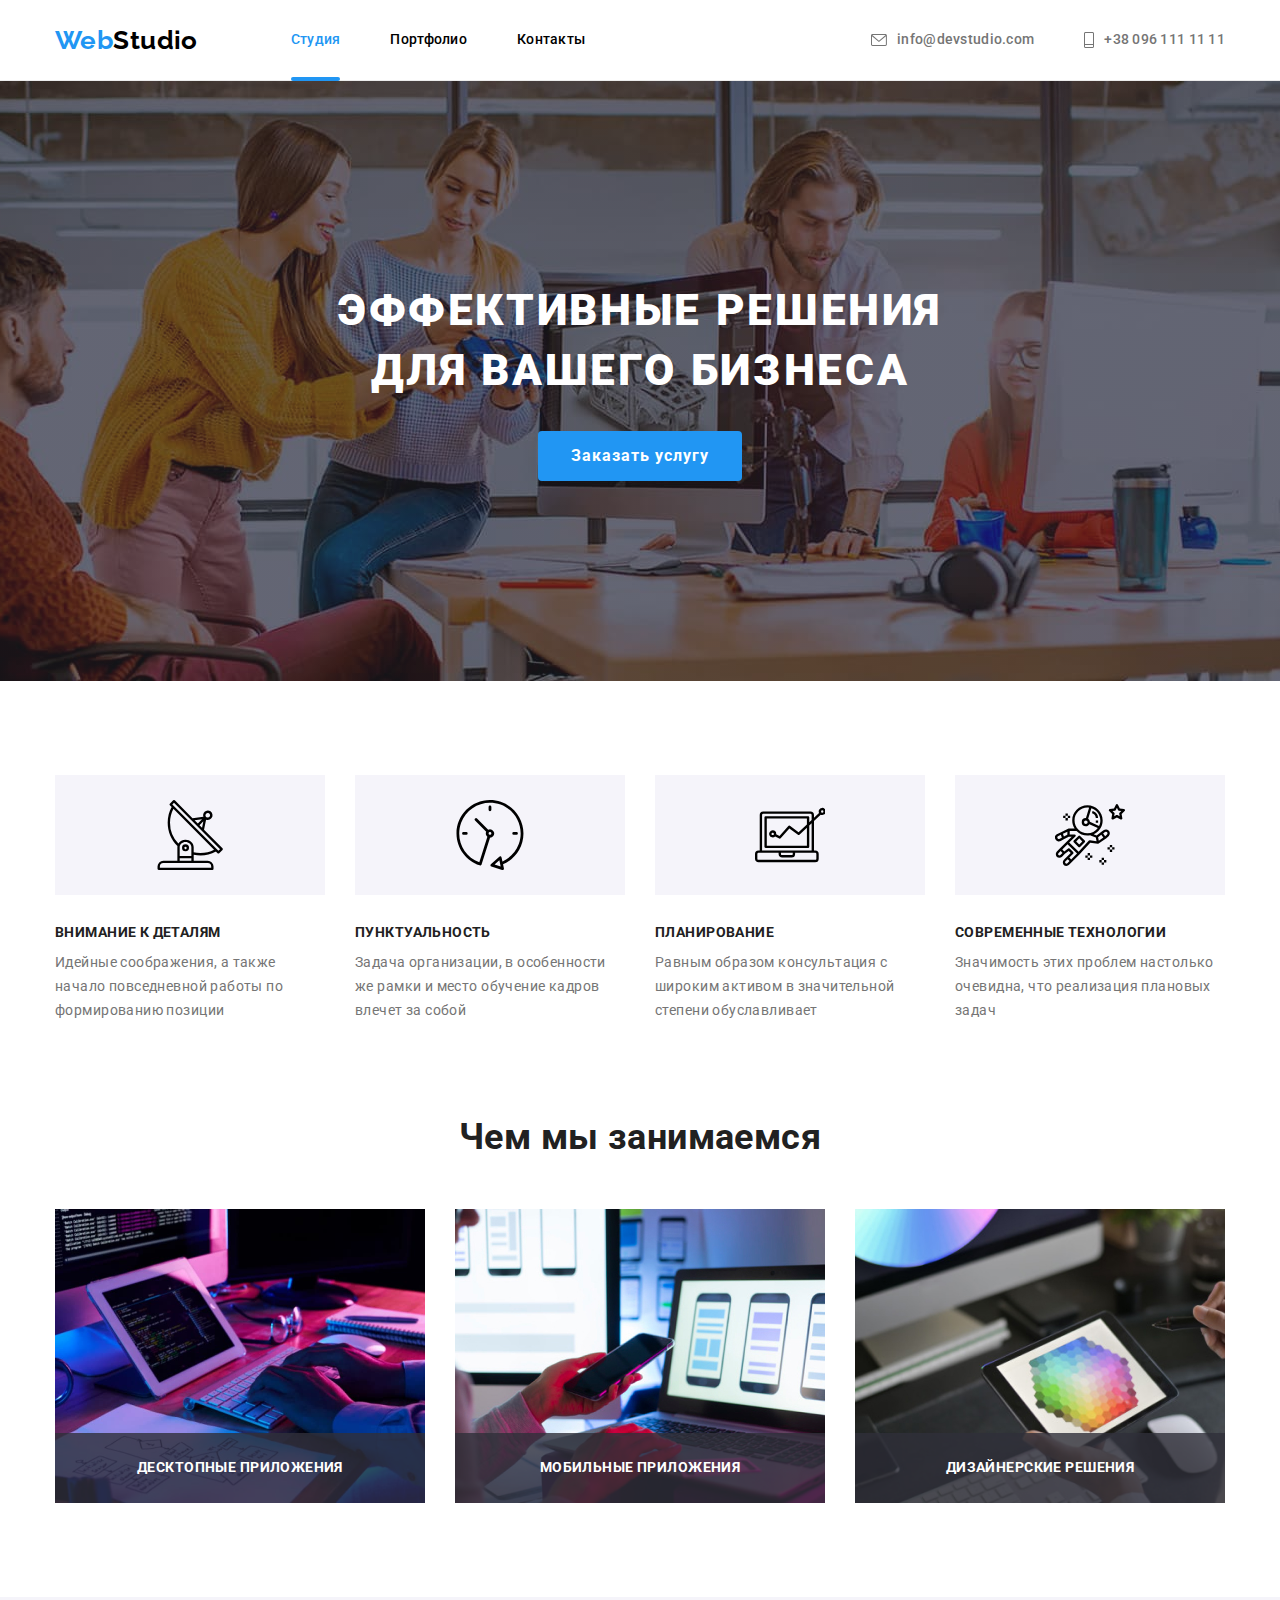
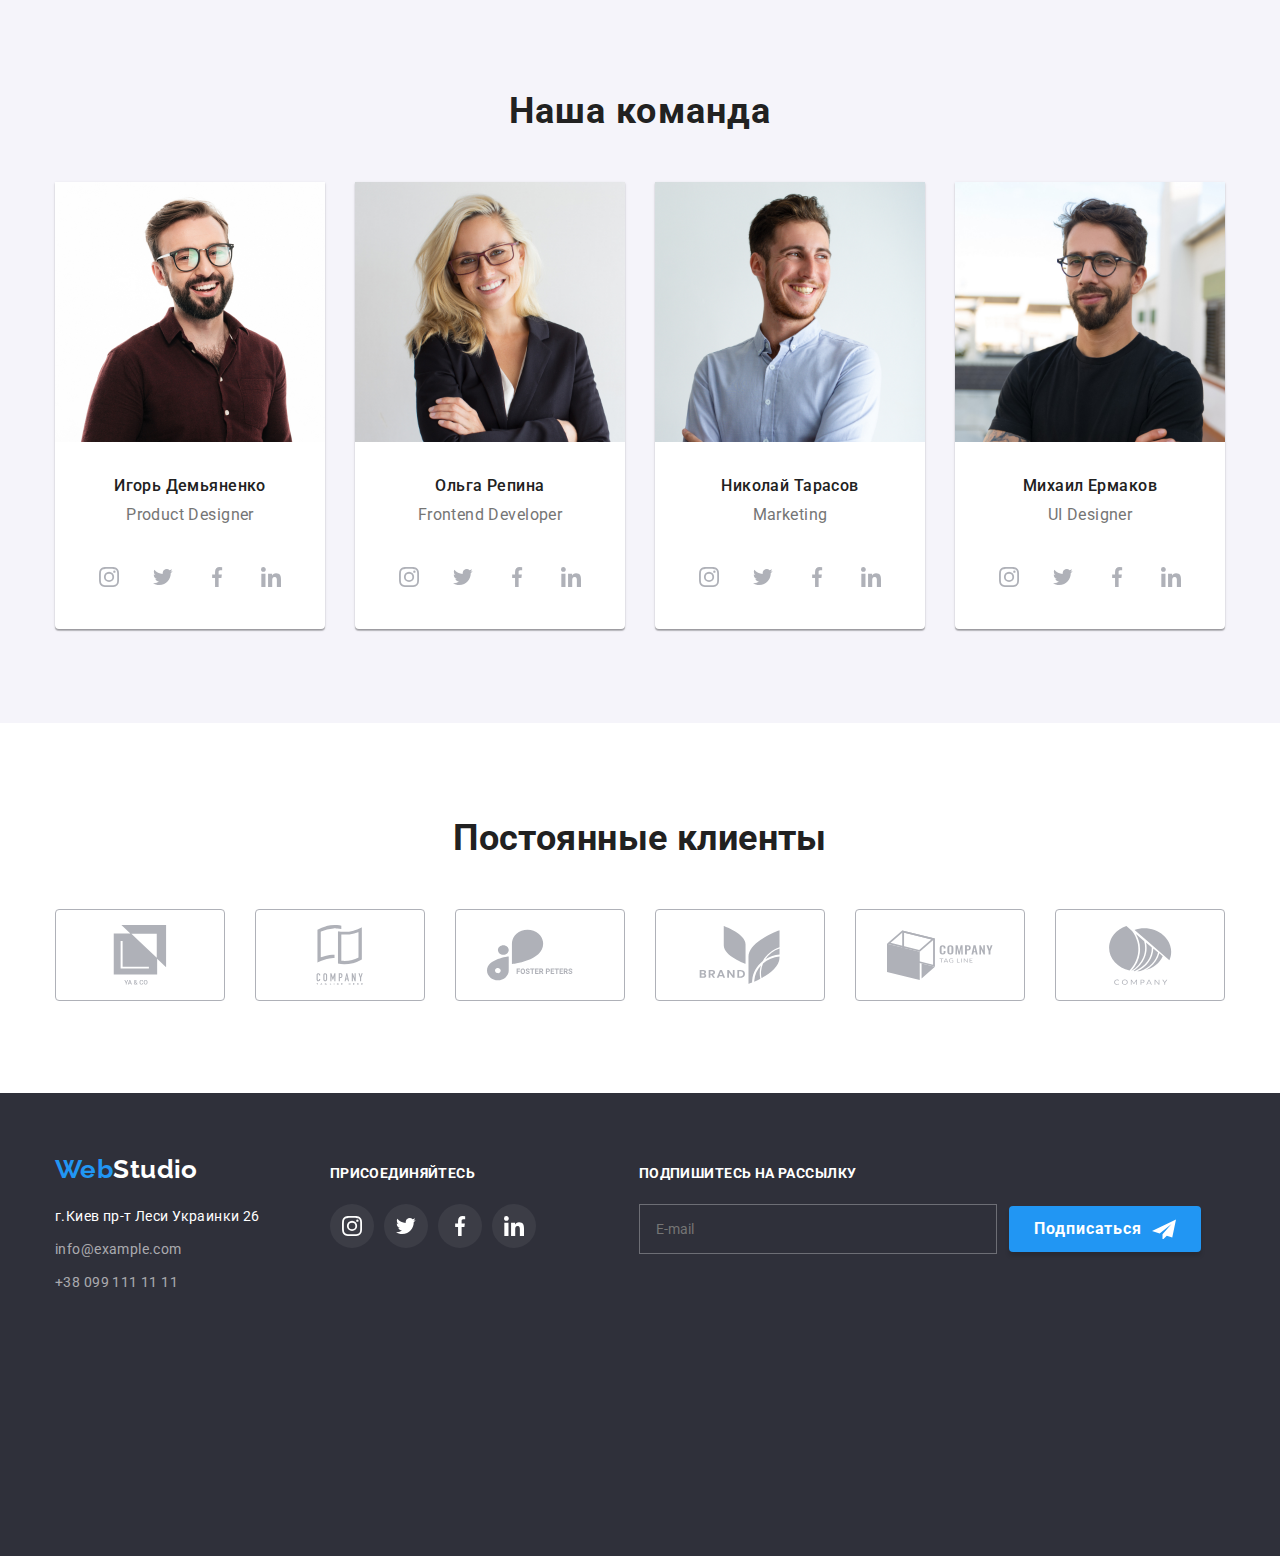
==== commit e008b256: "footer" ====
--- a/index.html
+++ b/index.html
@@ -423,13 +423,13 @@
  </svg>
 </a>
 </li>
-<li class="social-foter__item"><a class="social-footer__link" href=""> 
+<li class="social-footer__item"><a class="social-footer__link" href=""> 
   <svg class="social-footer__icon" width="20" height="20">
   <use href="./images/icons.svg#icon-facebook"></use>
 </svg>
 </a>
 </li>      
-<li class="social-foter__item"><a class="social-footer__link" href=""> 
+<li class="social-footer__item"><a class="social-footer__link" href=""> 
   <svg class="social-footer__icon" width="20" height="20">
   <use href="./images/icons.svg#icon-linkedin"></use>
 </svg>
--- a/css/main.min.css
+++ b/css/main.min.css
@@ -1 +1 @@
-:root{--main-text-cl: #757575;--add-cl: #212121;--white-cl: #ffffff;--black-cl: #000000;--accent-cl: #2196f3;--background-dark: #2f303a;--alt-background: #f5f4fa;--logo-color: #afb1b8;--timing-function: cubic-bezier(0.4, 0, 0.2, 1);--animation-duration: 250ms;--timing-function1: transform 250ms cubic-bezier(0.4, 0, 0.2, 1)}html{-webkit-box-sizing:border-box;box-sizing:border-box}*,*::before,*::after{-webkit-box-sizing:border-box;box-sizing:border-box}body{font-family:"Roboto",sans-serif;color:var(--main-text-cl);font-size:14px;background-color:var(--white-cl);letter-spacing:.03em}.link{text-decoration:none}h1,h2,h3,h4,h5,h6,p,ul{margin:0;padding:0}img{display:block;height:auto;max-width:100%}.button-cursor{cursor:pointer}.list{padding:0;margin:0;list-style:none}a{text-decoration:none}.no-bullet{list-style:none}.container{width:100%;margin-left:auto;margin-right:auto}@media screen and (min-width: 480px){.container{padding-left:15px;padding-right:15px}}@media screen and (min-width: 480px){.container{max-width:480px}}@media screen and (min-width: 768px){.container{max-width:768px}}@media screen and (min-width: 1200px){.container{max-width:1200px}}.logo{font-family:"Raleway";font-weight:700;font-size:26px;line-height:1.19;color:var(--accent-cl)}.visually-hidden{position:absolute;clip:rect(1px 1px 1px 1px);clip:rect(1px, 1px, 1px, 1px);padding:0;border:0;height:1px;width:1px;overflow:hidden}.header{border-bottom:1px solid #ececec}@media screen and (max-width: 767px){.header{padding-top:16px;padding-bottom:16px}}.header__section{display:-webkit-box;display:-ms-flexbox;display:flex;-webkit-box-align:center;-ms-flex-align:center;align-items:center;-webkit-box-pack:justify;-ms-flex-pack:justify;justify-content:space-between;padding-left:15px;padding-right:15px}@media screen and (max-width: 767px){.header__section{max-width:767px}}.header__nav{display:-webkit-box;display:-ms-flexbox;display:flex;-webkit-box-align:center;-ms-flex-align:center;align-items:center}.header__logo{margin-right:93px}.header__logo--black{color:var(--black-cl)}.nav{display:-webkit-box;display:-ms-flexbox;display:flex}@media screen and (max-width: 767px){.nav{display:none}}.nav__item:not(:last-child){margin-right:50px}.nav__link{display:block;padding-top:32px;padding-bottom:32px;font-weight:500;font-size:14px;line-height:1.14;letter-spacing:.02em;color:var(--black-cl);position:relative;-webkit-transition:color 250ms cubic-bezier(0.4, 0, 0.2, 1);transition:color 250ms cubic-bezier(0.4, 0, 0.2, 1)}.nav__link:focus,.nav__link:hover{color:var(--accent-cl)}.nav__link--current{color:var(--accent-cl)}.nav__link--current::after{position:absolute;display:block;content:"";width:100%;height:4px;border-radius:2px;bottom:-1px;background-color:var(--accent-cl)}.header-contact{display:-webkit-box;display:-ms-flexbox;display:flex}@media screen and (max-width: 767px){.header-contact{display:none}}@media screen and (min-width: 768px)and (max-width: 1199px){.header-contact{-webkit-box-orient:vertical;-webkit-box-direction:normal;-ms-flex-direction:column;flex-direction:column;-ms-flex-line-pack:center;align-content:center}}.header-contack__list{margin-left:auto}.header-contact__item+.header-contact__item{margin-left:50px}@media screen and (min-width: 768px)and (max-width: 1199px){.header-contact__item+.header-contact__item{margin-left:0px}}@media screen and (min-width: 768px)and (max-width: 1199px){.header-contact__item{margin-left:0px}}.header-contact__link{display:-webkit-inline-box;display:-ms-inline-flexbox;display:inline-flex;padding:32px 0px 32px;-webkit-box-align:center;-ms-flex-align:center;align-items:center;font-weight:500;font-size:14px;line-height:1.14;letter-spacing:.02em;color:var(--main-text-cl);-webkit-transition:color 250ms cubic-bezier(0.4, 0, 0.2, 1);transition:color 250ms cubic-bezier(0.4, 0, 0.2, 1)}.header-contact__link:hover,.header-contact__link:focus{color:var(--accent-cl)}@media screen and (min-width: 768px)and (max-width: 1199px){.header-contact__link{padding:0}}@media screen and (min-width: 768px)and (max-width: 1199px){.header-contact__item:not(:last-child){margin-bottom:10px}}.header-contact__icon{margin-right:10px;fill:currentColor}.mob-menu{width:100vw;height:100vh;position:fixed;background-color:#fff;top:0;right:0;padding:15px 10px 48px 40px;z-index:999}.flex{display:-webkit-box;display:-ms-flexbox;display:flex;-webkit-box-orient:vertical;-webkit-box-direction:normal;-ms-flex-direction:column;flex-direction:column;-webkit-box-pack:justify;-ms-flex-pack:justify;justify-content:space-between}.menu-open{display:-webkit-box;display:-ms-flexbox;display:flex;-webkit-box-align:center;-ms-flex-align:center;align-items:center;-webkit-box-pack:center;-ms-flex-pack:center;justify-content:center;width:40px;height:40px;background-color:rgba(0,0,0,0);color:#212121;border:none;margin-left:auto;cursor:pointer}.menu-open:hover,.menu-open:focus{fill:var(--accent-cl)}@media screen and (min-width: 768px){.menu-open{display:none}}.menu-close{display:-webkit-box;display:-ms-flexbox;display:flex;-webkit-box-align:center;-ms-flex-align:center;align-items:center;-webkit-box-pack:center;-ms-flex-pack:center;justify-content:center;background-color:rgba(0,0,0,0);color:#212121;border:none;margin-left:auto;cursor:pointer}.menu-close:hover,.menu-close:focus{fill:var(--accent-cl)}.mob-menu-list__item:not(:last-child){margin-bottom:32px}.mob-menu-list__link{font-family:Roboto;font-weight:500;font-size:40px;line-height:1.18;letter-spacing:.02em;color:#212121}.mob-menu-list__link:focus,.mob-menu-list__link:hover{color:var(--accent-cl)}.mob-menu-list__link--current{color:var(--accent-cl)}.mob-menu-list__tell{display:block;margin-bottom:32px;font-family:Roboto;font-style:normal;font-weight:500;font-size:34px;line-height:1.18;letter-spacing:.02em;color:#2196f3}.mob-menu-list__mail{display:block;font-family:Roboto;font-style:normal;font-weight:500;font-size:24px;line-height:1.17;letter-spacing:.02em;color:#757575;margin-bottom:64px}.mob-menu-list__social{display:-webkit-box;display:-ms-flexbox;display:flex;-webkit-box-orient:horizontal;-webkit-box-direction:normal;-ms-flex-direction:row;flex-direction:row;-webkit-column-gap:20px;-moz-column-gap:20px;column-gap:20px}.mob-menu-list__social-item{position:relative;font-weight:500;font-size:18px;line-height:1.22;letter-spacing:.02em;color:#2196f3}.mob-menu-list__social-item:not(:first-child)::before{content:"";display:block;position:absolute;top:0;left:-10px;width:1px;height:22px;background-color:rgba(33,33,33,.2)}.mob-menu.is-hidden{opacity:0;visibility:hidden;pointer-events:none}.hero{margin-left:auto;margin-right:auto;background-image:-webkit-gradient(linear, left top, right top, from(rgba(47, 48, 58, 0.4)), to(rgba(47, 48, 58, 0.4))),url(../images/hero.jpg);background-image:linear-gradient(to right, rgba(47, 48, 58, 0.4), rgba(47, 48, 58, 0.4)),url(../images/hero.jpg);background-color:var(--background-dark);background-repeat:no-repeat;background-position:center;background-size:cover;text-align:center;color:var(--white-cl)}@media screen and (min-width: 480px){.hero{width:480px;height:400px;padding-top:118px;padding-bottom:118px}}@media screen and (min-width: 768px){.hero{width:768px;height:400px;padding-top:118px;padding-bottom:118px}}@media screen and (min-width: 1200px){.hero{width:100%;height:600px;padding-top:200px;padding-bottom:200px}}.hero__title{margin-bottom:30px;margin-left:auto;margin-right:auto}@media screen and (min-width: 480px){.hero__title{max-width:360px;font-size:26px;font-weight:900;line-height:42px;letter-spacing:.06em;text-align:center;text-transform:uppercase}}@media screen and (min-width: 1200px){.hero__title{max-width:696px;font-weight:900;font-size:44px;line-height:1.36;text-align:center;letter-spacing:.06em;text-transform:uppercase}}.hero__button{border-radius:4px;border:1px solid rgba(0,0,0,0);font-weight:700;font-size:16px;font-family:inherit;line-height:1.8;letter-spacing:.06em;background-color:var(--accent-cl);color:var(--white-cl);-webkit-transition-property:background-color;transition-property:background-color;-webkit-transition-duration:var(--animation-duration);transition-duration:var(--animation-duration);-webkit-transition-timing-function:var(--timing-function);transition-timing-function:var(--timing-function)}.hero__button:hover,.hero__button:focus{color:var(--accent-cl);background-color:var(--white-cl)}@media screen and (min-width: 480px){.hero__button{padding:10px 24px}}@media screen and (min-width: 1200px){.hero__button{padding:10px 32px}}.features{padding-top:60px;padding-bottom:60px}@media screen and (min-width: 1200px){.features{padding-top:94px;padding-bottom:94px}}@media screen and (max-width: 479px){.features{padding-left:15px;padding-right:15px}}.feature-list{display:-webkit-box;display:-ms-flexbox;display:flex;-ms-flex-wrap:wrap;flex-wrap:wrap;-webkit-box-pack:center;-ms-flex-pack:center;justify-content:center;grid-gap:30px}@media screen and (min-width: 480px){.feature-list__items{width:450px}}@media screen and (min-width: 768px){.feature-list__items{width:354px}}@media screen and (min-width: 1200px){.feature-list__items{width:270px}}.features-list__icon-fon{display:-webkit-box;display:-ms-flexbox;display:flex;height:120px;-webkit-box-align:center;-ms-flex-align:center;align-items:center;-webkit-box-pack:center;-ms-flex-pack:center;justify-content:center;margin-bottom:30px;background-color:var(--alt-background)}@media screen and (min-width: 480px){.features-list__icon-fon{width:450px}}@media screen and (min-width: 768px){.features-list__icon-fon{width:354px}}@media screen and (min-width: 1200px){.features-list__icon-fon{width:270px}}.features-list__icon{-webkit-box-align:center;-ms-flex-align:center;align-items:center}.features-list__title{margin-bottom:10px;font-size:14px;line-height:1.14;text-transform:uppercase;color:var(--add-cl);text-align:center}@media screen and (min-width: 768px){.features-list__title{text-align:left}}.features-list__text{line-height:1.71}.activity{padding-bottom:94px}@media screen and (min-width: 480px)and (max-width: 768px){.activity{display:none}}.activity__title{text-align:center;color:var(--add-cl);margin-bottom:50px;font-size:36px;line-height:1.16}.list-activity{display:-webkit-box;display:-ms-flexbox;display:flex}.list-activity__item:not(:last-child){margin-right:30px}.list-activity__item{position:relative}.list-activity__text{position:absolute;width:100%;bottom:0;padding:27px 0px;font-weight:bold;font-size:14px;line-height:1.14;text-align:center;text-transform:uppercase;color:var(--white-cl);background-color:rgba(47,48,58,.8)}.team{padding-top:60px;padding-bottom:60px;background-color:var(--alt-background)}@media screen and (min-width: 1200px){.team{padding-top:94px;padding-bottom:94px}}.team-title{text-align:center;color:var(--add-cl)}@media screen and (min-width: 480px){.team-title{margin-bottom:30px;font-size:28px;font-weight:700;line-height:1.14;letter-spacing:.03em}}@media screen and (min-width: 1200px){.team-title{margin-bottom:50px;font-size:36px;line-height:1.16}}.team-list{display:-webkit-box;display:-ms-flexbox;display:flex;-ms-flex-wrap:wrap;flex-wrap:wrap;-webkit-box-pack:center;-ms-flex-pack:center;justify-content:center;-webkit-box-align:center;-ms-flex-align:center;align-items:center;grid-gap:30px}@media screen and (min-width: 480px){.team-list__item{width:450px}}@media screen and (min-width: 768px){.team-list__item{width:354px}}@media screen and (min-width: 1200px){.team-list__item{width:270px}}.team-list__item--shadow{-webkit-box-shadow:0px 1px 3px rgba(0,0,0,.12),0px 1px 1px rgba(0,0,0,.14),0px 2px 1px rgba(0,0,0,.2);box-shadow:0px 1px 3px rgba(0,0,0,.12),0px 1px 1px rgba(0,0,0,.14),0px 2px 1px rgba(0,0,0,.2);border-bottom-left-radius:4px;border-bottom-right-radius:4px;background-color:var(--white-cl)}.team-list__worker{margin-top:35px;font-weight:500;font-size:16px;line-height:1.18;text-align:center;color:var(--add-cl)}.team-list__profession{margin-top:10px;padding-bottom:30px;font-size:16px;line-height:1.18;text-align:center}.team-list__social-list{list-style:none;display:-webkit-box;display:-ms-flexbox;display:flex;-webkit-box-pack:center;-ms-flex-pack:center;justify-content:center;-webkit-box-align:center;-ms-flex-align:center;align-items:center;margin-right:-10px;padding-bottom:30px}.team-list__social-item{margin-right:10px}.team-list__social-link{display:-webkit-box;display:-ms-flexbox;display:flex;-webkit-box-pack:center;-ms-flex-pack:center;justify-content:center;-webkit-box-align:center;-ms-flex-align:center;align-items:center;width:44px;height:44px;border-radius:50%;color:var(--logo-color);-webkit-transition-property:color,background-color;transition-property:color,background-color;-webkit-transition-duration:var(--animation-duration);transition-duration:var(--animation-duration);-webkit-transition-timing-function:var(--timing-function);transition-timing-function:var(--timing-function)}.team-list__social-link:hover,.team-list__social-link:focus{color:var(--white-cl);background-color:var(--accent-cl)}.team-list__social-logo{fill:currentColor}.client{padding-top:60px;padding-bottom:60px}@media screen and (min-width: 1200px){.client{padding-top:94px;padding-bottom:94px}}.client__title{margin-bottom:30px;font-weight:700;font-size:28px;line-height:1.17;text-align:center;color:var(--add-cl)}@media screen and (min-width: 1200px){.client__title{margin-bottom:50px;font-size:36px}}.client__list{list-style:none;-ms-flex-wrap:wrap;flex-wrap:wrap;-webkit-box-align:center;-ms-flex-align:center;align-items:center;display:-webkit-box;display:-ms-flexbox;display:flex;grid-gap:30px}@media screen and (min-width: 1200px){.client__list{-ms-flex-wrap:nowrap;flex-wrap:nowrap}}.client__item{height:90px;-webkit-transition:border-color 250ms cubic-bezier(0.4, 0, 0.2, 1),color 250ms cubic-bezier(0.4, 0, 0.2, 1);transition:border-color 250ms cubic-bezier(0.4, 0, 0.2, 1),color 250ms cubic-bezier(0.4, 0, 0.2, 1)}.client__item:focus,.client__item:hover{color:var(--accent-cl);border-color:var(--accent-cl)}@media screen and (max-width: 767px){.client__item{width:210px}}@media screen and (min-width: 768px){.client__item{width:226px}}@media screen and (min-width: 1200px){.client__item{width:170px}}.client__link{display:-webkit-box;display:-ms-flexbox;display:flex;-webkit-box-pack:center;-ms-flex-pack:center;justify-content:center;-webkit-box-align:center;-ms-flex-align:center;align-items:center;height:92px;border:1px solid var(--logo-color);border-radius:4px;color:var(--accent-cl);-webkit-transition-property:border;transition-property:border;-webkit-transition-duration:var(--animation-duration);transition-duration:var(--animation-duration);-webkit-transition-timing-function:var(--timing-function);transition-timing-function:var(--timing-function)}.client__link:hover,.client__link:focus{border:1px solid var(--accent-cl)}@media screen and (min-width: 1200px){.client__link{width:170px}}.client__link:hover .client__icon,.client__link:focus .client__icon{fill:var(--accent-cl)}.client__icon{fill:var(--logo-color);-webkit-transition-property:fill;transition-property:fill;-webkit-transition-duration:var(--animation-duration);transition-duration:var(--animation-duration);-webkit-transition-timing-function:var(--timing-function);transition-timing-function:var(--timing-function)}.footer{padding-top:60px;padding-bottom:60px;background-color:var(--background-dark);color:var(--white-cl)}.footer-flex{display:-webkit-box;display:-ms-flexbox;display:flex;margin:0;padding:0}.footer__logo--white{color:var(--white-cl)}.footer-contact{margin-top:20px}.footer-list:not(:first-child){margin-top:9px}.footer-title,.footer-link{font-family:"Raleway";font-weight:700;font-size:26px;line-height:1.19;letter-spacing:.03em;text-decoration:none;color:var(--white-cl);-webkit-transition-property:color;transition-property:color;-webkit-transition-duration:var(--animation-duration);transition-duration:var(--animation-duration);-webkit-transition-timing-function:var(--timing-function);transition-timing-function:var(--timing-function)}.footer-address{font-family:"roboto";font-weight:400;font-size:14px;line-height:1.7;letter-spacing:.03em;font-style:normal}.footer-contacts{font-family:"roboto";font-weight:400;font-size:14px;line-height:1.7;letter-spacing:.03em;color:rgba(255,255,255,.6);font-style:normal}.footer-contacts:hover,.footer-contacts:focus{color:var(--accent-cl)}.social-footer{margin-left:70px;width:206px}.social-footer__text{padding:20px 0px 10px 0px;margin-bottom:20px;font-weight:700;font-size:14px;line-height:1.14px;text-transform:uppercase;color:var(--white-cl)}.social-footer__list{display:-webkit-box;display:-ms-flexbox;display:flex;padding:0;margin-top:0;list-style:none;-webkit-box-pack:justify;-ms-flex-pack:justify;justify-content:space-between;-webkit-box-align:center;-ms-flex-align:center;align-items:center}.social-footer__item{width:44px;height:44px}.social-footer__link{width:44px;height:44px;display:block;border-radius:50%;color:#fff;background-color:rgba(255,255,255,.062745098)}.social-footer__link:hover,.social-footer__link:focus{color:var(--white-cl);background-color:var(--accent-cl)}.social-footer__icon{margin:12px 0px 0px 12px;fill:currentColor}.footer-submit{width:570px;margin-left:93px}.footer-submit__text{padding:20px 0px 10px 0px;margin-bottom:20px;font-weight:700;font-size:14px;line-height:1.14px;text-transform:uppercase;color:var(--white-cl)}.footer-submit__input{width:358px;margin:0;padding:13px 16px;border-radius:4px;border:1px solid rgba(255,255,255,.3);background-color:var(--background-dark);color:var(--white-cl)}.footer-submit__btn{display:-webkit-inline-box;display:-ms-inline-flexbox;display:inline-flex;-webkit-box-align:center;-ms-flex-align:center;align-items:center;-webkit-box-pack:center;-ms-flex-pack:center;justify-content:center;border:none;margin:0;margin-left:0px;padding:8px 25px;border-radius:4px;background-color:var(--accent-cl);-webkit-box-shadow:0px 4px 4px rgba(0,0,0,.15);box-shadow:0px 4px 4px rgba(0,0,0,.15);color:var(--white-cl);font-family:"Roboto";font-style:normal;font-weight:700;font-size:16px;line-height:1.87;letter-spacing:.06em;cursor:pointer;min-height:43px;margin-left:12px}.footer-submit__btn::after{content:"";display:inline-block;width:24px;height:20px;margin-left:10px;background-image:url(../images/send.svg)}.portfolio{padding-top:94px;padding-bottom:94px}.portfolio__buttons{display:-webkit-box;display:-ms-flexbox;display:flex;-webkit-box-pack:center;-ms-flex-pack:center;justify-content:center;margin-bottom:50px}.button__list:not(:last-child){margin-right:8px}.portfolio__button{display:inline-block;min-width:73px;border-radius:4px;border:1px solid rgba(0,0,0,0);padding:6px 22px;font-family:"Roboto",sans-serif;font-weight:500;font-size:16px;line-height:1.63;letter-spacing:.03em;text-align:center;background-color:var(--alt-background);color:var(--black-cl);cursor:pointer;-webkit-transition-property:color,background-color,-webkit-box-shadow;transition-property:color,background-color,-webkit-box-shadow;transition-property:color,background-color,box-shadow;transition-property:color,background-color,box-shadow,-webkit-box-shadow;-webkit-transition-duration:var(--animation-duration);transition-duration:var(--animation-duration);-webkit-transition-timing-function:var(--timing-function);transition-timing-function:var(--timing-function)}.portfolio__button:hover,.portfolio__button:focus{background-color:var(--accent-cl);color:var(--white-cl)}.portfolio__button--active{background-color:var(--accent-cl);color:var(--white-cl)}.portfolio-cards{display:-webkit-box;display:-ms-flexbox;display:flex;-ms-flex-wrap:wrap;flex-wrap:wrap}.portfolio-cards__item:not(:nth-child(3n)){margin-right:30px}.portfolio-cards__item{margin-bottom:30px;-webkit-transition-property:-webkit-box-shadow;transition-property:-webkit-box-shadow;transition-property:box-shadow;transition-property:box-shadow, -webkit-box-shadow;-webkit-transition-duration:var(--animation-duration);transition-duration:var(--animation-duration);-webkit-transition-timing-function:var(--timing-function);transition-timing-function:var(--timing-function)}.portfolio-cards__item:nth-child(n+7){margin-bottom:0}.portfolio-cards__item:hover,.portfolio-cards__item:focus{-webkit-box-shadow:0px 3px 1px rgba(0,0,0,.1),0px 1px 2px rgba(0,0,0,.08),0px 2px 2px rgba(0,0,0,.12);box-shadow:0px 3px 1px rgba(0,0,0,.1),0px 1px 2px rgba(0,0,0,.08),0px 2px 2px rgba(0,0,0,.12)}.portfolio-cards__link{display:block}.portfolio-cards__link:focus{-webkit-box-shadow:0px 1px 1px rgba(0,0,0,.12),0px 4px 4px rgba(0,0,0,.06),1px 4px 6px rgba(0,0,0,.16);box-shadow:0px 1px 1px rgba(0,0,0,.12),0px 4px 4px rgba(0,0,0,.06),1px 4px 6px rgba(0,0,0,.16)}.portfolio-cards__link:focus .overlay-text{-webkit-transform:translateY(0%);transform:translateY(0%)}.portfolio-name{border:1px solid #eee;border-top:rgba(0,0,0,0);padding:20px 24px}.portfolio-name__heading{font-size:18px;line-height:2;letter-spacing:.06em;color:var(--add-cl)}.portfolio-name__descr{font-size:16px;line-height:1.87;font-weight:400;color:#757575}.portfolio-cards__description{position:relative;overflow:hidden}.portfolio-cards__description:hover .portfolio-cards__text{-webkit-transform:translateY(0%);transform:translateY(0%)}.portfolio-cards__text{position:absolute;display:-webkit-box;display:-ms-flexbox;display:flex;-webkit-box-pack:center;-ms-flex-pack:center;justify-content:center;-webkit-box-align:center;-ms-flex-align:center;align-items:center;top:0;left:0;width:100%;height:100%;overflow:hidden;font-weight:normal;padding:24px;font-size:18px;line-height:1.5555555556;letter-spacing:.03em;color:var(--alt-background);background-color:rgba(33,150,243,.9);-webkit-transform:translateY(101%);transform:translateY(101%);-webkit-transition:var(--timing-function1);transition:var(--timing-function1)}.backdrop{position:fixed;top:0;left:0;width:100%;height:100%;background:rgba(0,0,0,.2)}.backdrop.is-hidden{opacity:0;pointer-events:none;-webkit-transition-duration:var(--animation-duration);transition-duration:var(--animation-duration);-webkit-transition-timing-function:var(--timing-function);transition-timing-function:var(--timing-function)}.backdrop.is-hidden .modal{-webkit-transform:translate(-50%, -50%) scale(0.2);transform:translate(-50%, -50%) scale(0.2)}.modal{position:relative;top:50%;left:50%;background-color:var(--alt-background);-webkit-box-shadow:0px 1px 3px rgba(0,0,0,.12),0px 1px 1px rgba(0,0,0,.14),0px 2px 1px rgba(0,0,0,.2);box-shadow:0px 1px 3px rgba(0,0,0,.12),0px 1px 1px rgba(0,0,0,.14),0px 2px 1px rgba(0,0,0,.2);border-radius:4px;-webkit-transform:translate(-50%, -50%) scale(1);transform:translate(-50%, -50%) scale(1);-webkit-transition:var(--timing-function1),opacity 250ms cubic-bezier(0.4, 0, 0.2, 1);transition:var(--timing-function1),opacity 250ms cubic-bezier(0.4, 0, 0.2, 1)}@media screen and (min-width: 480px){.modal{width:450px;height:609px}}@media screen and (min-width: 1200px){.modal{width:528px;height:581px}}.close-modal-btn{position:absolute;top:8px;right:8px;width:30px;height:30px;border-radius:50%;border:1px solid rgba(0,0,0,.1);background-color:var(--background-color1);-webkit-transition-property:color;transition-property:color;-webkit-transition-duration:var(--animation-duration);transition-duration:var(--animation-duration);-webkit-transition-timing-function:var(--timing-function);transition-timing-function:var(--timing-function)}.close-modal-btn:hover,.close-modal-btn:focus{color:var(--accent-cl)}.close-modal-btn:hover .close-modal-btn-icon,.close-modal-btn:focus .close-modal-btn-icon{fill:currentColor}.form{margin-left:auto;margin-right:auto;padding:40px}@media screen and (min-width: 480px){.form{width:450px}}@media screen and (min-width: 1200px){.form{width:528px}}.form-title{font-weight:700;font-size:20px;line-height:1.15;text-align:center;color:#000;margin-bottom:20px}.form-field{position:relative;display:-webkit-box;display:-ms-flexbox;display:flex;-webkit-box-orient:vertical;-webkit-box-direction:normal;-ms-flex-direction:column;flex-direction:column;margin-bottom:10px}.form-label,.comment-label{font-size:12px;line-height:1.17;letter-spacing:.01em;color:var(--main-text-cl);margin-bottom:4px}.form-input{width:100%;margin:0;padding:11px 42px;border:1px solid rgba(33,33,33,.2);border-radius:4px;-webkit-transition:border-color 250ms cubic-bezier(0.4, 0, 0.2, 1);transition:border-color 250ms cubic-bezier(0.4, 0, 0.2, 1)}.form-input:hover,.form-input:focus{outline:none;border-color:var(--accent-cl)}.form-input:hover~.input-icon,.form-input:focus~.input-icon{fill:var(--accent-cl)}.input-icon{position:absolute;top:50%;left:15px;-webkit-transform:translateY(25%);transform:translateY(25%);display:inline-block;width:12px;height:12px;-webkit-transition:fill 250ms cubic-bezier(0.4, 0, 0.2, 1);transition:fill 250ms cubic-bezier(0.4, 0, 0.2, 1)}textarea{resize:none;border:1px solid rgba(33,33,33,.2);border-radius:4px;padding:12px 16px;font-size:12px;line-height:1.17;letter-spacing:.01em;height:120px;-webkit-transition:border-color 250ms cubic-bezier(0.4, 0, 0.2, 1);transition:border-color 250ms cubic-bezier(0.4, 0, 0.2, 1)}textarea:hover,textarea:focus{outline:none;border-color:var(--accent-cl)}.form-field-chek{padding-left:0px;margin-top:25px;margin-bottom:30px}@media screen and (min-width: 1200px){.form-field-chek{padding-left:14px}}.form-field-chek .form-checkbox{position:absolute;width:1px;height:1px;margin:-1px;padding:0;border:0;clip:rect(0 0 0 0)}.form-field-chek .icon-chek{display:inline-block;width:16px;height:15px;border:2px solid #212121;border-radius:2px;margin-right:7px}.form-field-chek .form-checkbox:checked+.icon-chek{background-image:url(../images/icon-check.svg);background-position:center;background-repeat:no-repeat;background-color:var(--accent-cl);background-origin:border-box;border-color:var(--accent-cl)}.form-field-chek .policy-label{position:relative;display:-webkit-box;display:-ms-flexbox;display:flex;-webkit-box-align:center;-ms-flex-align:center;align-items:center;font-size:11px;line-height:1.14;color:var(--main-text-cl)}@media screen and (max-width: 479px){.form-field-chek .policy-label{font-size:10px;line-height:1.11}}@media screen and (min-width: 1200px){.form-field-chek .policy-label{font-size:14px;line-height:1.71}}.policy-link{margin-left:4px;color:#2196f3;text-decoration:underline}@media screen and (max-width: 479px){.policy-link{position:absolute;top:18px;left:21px}}.form-btn{display:-webkit-box;display:-ms-flexbox;display:flex;-webkit-box-align:center;-ms-flex-align:center;align-items:center;-webkit-box-pack:center;-ms-flex-pack:center;justify-content:center;margin:0 auto;padding:10px 56px;border:none;border-radius:4px;text-align:center;text-decoration:none;font-family:"Roboto";font-style:normal;font-weight:700;font-size:16px;line-height:1.87;letter-spacing:.06em;cursor:pointer;background-color:var(--accent-cl);-webkit-box-shadow:0px 4px 4px rgba(0,0,0,.15);box-shadow:0px 4px 4px rgba(0,0,0,.15);color:var(--white-cl);-webkit-transition:background-color 250ms cubic-bezier(0.4, 0, 0.2, 1);transition:background-color 250ms cubic-bezier(0.4, 0, 0.2, 1)}/*# sourceMappingURL=main.min.css.map */+:root{--main-text-cl: #757575;--add-cl: #212121;--white-cl: #ffffff;--black-cl: #000000;--accent-cl: #2196f3;--background-dark: #2f303a;--alt-background: #f5f4fa;--logo-color: #afb1b8;--timing-function: cubic-bezier(0.4, 0, 0.2, 1);--animation-duration: 250ms;--timing-function1: transform 250ms cubic-bezier(0.4, 0, 0.2, 1)}html{-webkit-box-sizing:border-box;box-sizing:border-box}*,*::before,*::after{-webkit-box-sizing:border-box;box-sizing:border-box}body{font-family:"Roboto",sans-serif;color:var(--main-text-cl);font-size:14px;background-color:var(--white-cl);letter-spacing:.03em}.link{text-decoration:none}h1,h2,h3,h4,h5,h6,p,ul{margin:0;padding:0}img{display:block;height:auto;max-width:100%}.button-cursor{cursor:pointer}.list{padding:0;margin:0;list-style:none}a{text-decoration:none}.no-bullet{list-style:none}.container{width:100%;margin-left:auto;margin-right:auto}@media screen and (min-width: 480px){.container{padding-left:15px;padding-right:15px}}@media screen and (min-width: 480px){.container{max-width:480px}}@media screen and (min-width: 768px){.container{max-width:768px}}@media screen and (min-width: 1200px){.container{max-width:1200px}}.logo{font-family:"Raleway";font-weight:700;font-size:26px;line-height:1.19;color:var(--accent-cl)}.visually-hidden{position:absolute;clip:rect(1px 1px 1px 1px);clip:rect(1px, 1px, 1px, 1px);padding:0;border:0;height:1px;width:1px;overflow:hidden}.header{border-bottom:1px solid #ececec}@media screen and (max-width: 767px){.header{padding-top:16px;padding-bottom:16px}}.header__section{display:-webkit-box;display:-ms-flexbox;display:flex;-webkit-box-align:center;-ms-flex-align:center;align-items:center;-webkit-box-pack:justify;-ms-flex-pack:justify;justify-content:space-between;padding-left:15px;padding-right:15px}@media screen and (max-width: 767px){.header__section{max-width:767px}}.header__nav{display:-webkit-box;display:-ms-flexbox;display:flex;-webkit-box-align:center;-ms-flex-align:center;align-items:center}.header__logo{margin-right:93px}.header__logo--black{color:var(--black-cl)}.nav{display:-webkit-box;display:-ms-flexbox;display:flex}@media screen and (max-width: 767px){.nav{display:none}}.nav__item:not(:last-child){margin-right:50px}.nav__link{display:block;padding-top:32px;padding-bottom:32px;font-weight:500;font-size:14px;line-height:1.14;letter-spacing:.02em;color:var(--black-cl);position:relative;-webkit-transition:color 250ms cubic-bezier(0.4, 0, 0.2, 1);transition:color 250ms cubic-bezier(0.4, 0, 0.2, 1)}.nav__link:focus,.nav__link:hover{color:var(--accent-cl)}.nav__link--current{color:var(--accent-cl)}.nav__link--current::after{position:absolute;display:block;content:"";width:100%;height:4px;border-radius:2px;bottom:-1px;background-color:var(--accent-cl)}.header-contact{display:-webkit-box;display:-ms-flexbox;display:flex}@media screen and (max-width: 767px){.header-contact{display:none}}@media screen and (min-width: 768px)and (max-width: 1199px){.header-contact{-webkit-box-orient:vertical;-webkit-box-direction:normal;-ms-flex-direction:column;flex-direction:column;-ms-flex-line-pack:center;align-content:center}}.header-contack__list{margin-left:auto}.header-contact__item+.header-contact__item{margin-left:50px}@media screen and (min-width: 768px)and (max-width: 1199px){.header-contact__item+.header-contact__item{margin-left:0px}}@media screen and (min-width: 768px)and (max-width: 1199px){.header-contact__item{margin-left:0px}}.header-contact__link{display:-webkit-inline-box;display:-ms-inline-flexbox;display:inline-flex;padding:32px 0px 32px;-webkit-box-align:center;-ms-flex-align:center;align-items:center;font-weight:500;font-size:14px;line-height:1.14;letter-spacing:.02em;color:var(--main-text-cl);-webkit-transition:color 250ms cubic-bezier(0.4, 0, 0.2, 1);transition:color 250ms cubic-bezier(0.4, 0, 0.2, 1)}.header-contact__link:hover,.header-contact__link:focus{color:var(--accent-cl)}@media screen and (min-width: 768px)and (max-width: 1199px){.header-contact__link{padding:0}}@media screen and (min-width: 768px)and (max-width: 1199px){.header-contact__item:not(:last-child){margin-bottom:10px}}.header-contact__icon{margin-right:10px;fill:currentColor}.mob-menu{width:100vw;height:100vh;position:fixed;background-color:#fff;top:0;right:0;padding:15px 10px 48px 40px;z-index:999}.flex{display:-webkit-box;display:-ms-flexbox;display:flex;-webkit-box-orient:vertical;-webkit-box-direction:normal;-ms-flex-direction:column;flex-direction:column;-webkit-box-pack:justify;-ms-flex-pack:justify;justify-content:space-between}.menu-open{display:-webkit-box;display:-ms-flexbox;display:flex;-webkit-box-align:center;-ms-flex-align:center;align-items:center;-webkit-box-pack:center;-ms-flex-pack:center;justify-content:center;width:40px;height:40px;background-color:rgba(0,0,0,0);color:#212121;border:none;margin-left:auto;cursor:pointer}.menu-open:hover,.menu-open:focus{fill:var(--accent-cl)}@media screen and (min-width: 768px){.menu-open{display:none}}.menu-close{display:-webkit-box;display:-ms-flexbox;display:flex;-webkit-box-align:center;-ms-flex-align:center;align-items:center;-webkit-box-pack:center;-ms-flex-pack:center;justify-content:center;background-color:rgba(0,0,0,0);color:#212121;border:none;margin-left:auto;cursor:pointer}.menu-close:hover,.menu-close:focus{fill:var(--accent-cl)}.mob-menu-list__item:not(:last-child){margin-bottom:32px}.mob-menu-list__link{font-family:Roboto;font-weight:500;font-size:40px;line-height:1.18;letter-spacing:.02em;color:#212121}.mob-menu-list__link:focus,.mob-menu-list__link:hover{color:var(--accent-cl)}.mob-menu-list__link--current{color:var(--accent-cl)}.mob-menu-list__tell{display:block;margin-bottom:32px;font-family:Roboto;font-style:normal;font-weight:500;font-size:34px;line-height:1.18;letter-spacing:.02em;color:#2196f3}.mob-menu-list__mail{display:block;font-family:Roboto;font-style:normal;font-weight:500;font-size:24px;line-height:1.17;letter-spacing:.02em;color:#757575;margin-bottom:64px}.mob-menu-list__social{display:-webkit-box;display:-ms-flexbox;display:flex;-webkit-box-orient:horizontal;-webkit-box-direction:normal;-ms-flex-direction:row;flex-direction:row;-webkit-column-gap:20px;-moz-column-gap:20px;column-gap:20px}.mob-menu-list__social-item{position:relative;font-weight:500;font-size:18px;line-height:1.22;letter-spacing:.02em;color:#2196f3}.mob-menu-list__social-item:not(:first-child)::before{content:"";display:block;position:absolute;top:0;left:-10px;width:1px;height:22px;background-color:rgba(33,33,33,.2)}.mob-menu.is-hidden{opacity:0;visibility:hidden;pointer-events:none}.hero{margin-left:auto;margin-right:auto;background-image:-webkit-gradient(linear, left top, right top, from(rgba(47, 48, 58, 0.4)), to(rgba(47, 48, 58, 0.4))),url(../images/hero.jpg);background-image:linear-gradient(to right, rgba(47, 48, 58, 0.4), rgba(47, 48, 58, 0.4)),url(../images/hero.jpg);background-color:var(--background-dark);background-repeat:no-repeat;background-position:center;background-size:cover;text-align:center;color:var(--white-cl)}@media screen and (min-width: 480px){.hero{width:480px;height:400px;padding-top:118px;padding-bottom:118px}}@media screen and (min-width: 768px){.hero{width:768px;height:400px;padding-top:118px;padding-bottom:118px}}@media screen and (min-width: 1200px){.hero{width:100%;height:600px;padding-top:200px;padding-bottom:200px}}.hero__title{margin-bottom:30px;margin-left:auto;margin-right:auto}@media screen and (min-width: 480px){.hero__title{max-width:360px;font-size:26px;font-weight:900;line-height:42px;letter-spacing:.06em;text-align:center;text-transform:uppercase}}@media screen and (min-width: 1200px){.hero__title{max-width:696px;font-weight:900;font-size:44px;line-height:1.36;text-align:center;letter-spacing:.06em;text-transform:uppercase}}.hero__button{border-radius:4px;border:1px solid rgba(0,0,0,0);font-weight:700;font-size:16px;font-family:inherit;line-height:1.8;letter-spacing:.06em;background-color:var(--accent-cl);color:var(--white-cl);-webkit-transition-property:background-color;transition-property:background-color;-webkit-transition-duration:var(--animation-duration);transition-duration:var(--animation-duration);-webkit-transition-timing-function:var(--timing-function);transition-timing-function:var(--timing-function)}.hero__button:hover,.hero__button:focus{color:var(--accent-cl);background-color:var(--white-cl)}@media screen and (min-width: 480px){.hero__button{padding:10px 24px}}@media screen and (min-width: 1200px){.hero__button{padding:10px 32px}}.features{padding-top:60px;padding-bottom:60px}@media screen and (min-width: 1200px){.features{padding-top:94px;padding-bottom:94px}}@media screen and (max-width: 479px){.features{padding-left:15px;padding-right:15px}}.feature-list{display:-webkit-box;display:-ms-flexbox;display:flex;-ms-flex-wrap:wrap;flex-wrap:wrap;-webkit-box-pack:center;-ms-flex-pack:center;justify-content:center;grid-gap:30px}@media screen and (min-width: 480px){.feature-list__items{width:450px}}@media screen and (min-width: 768px){.feature-list__items{width:354px}}@media screen and (min-width: 1200px){.feature-list__items{width:270px}}.features-list__icon-fon{display:-webkit-box;display:-ms-flexbox;display:flex;height:120px;-webkit-box-align:center;-ms-flex-align:center;align-items:center;-webkit-box-pack:center;-ms-flex-pack:center;justify-content:center;margin-bottom:30px;background-color:var(--alt-background)}@media screen and (min-width: 480px){.features-list__icon-fon{width:450px}}@media screen and (min-width: 768px){.features-list__icon-fon{width:354px}}@media screen and (min-width: 1200px){.features-list__icon-fon{width:270px}}.features-list__icon{-webkit-box-align:center;-ms-flex-align:center;align-items:center}.features-list__title{margin-bottom:10px;font-size:14px;line-height:1.14;text-transform:uppercase;color:var(--add-cl);text-align:center}@media screen and (min-width: 768px){.features-list__title{text-align:left}}.features-list__text{line-height:1.71}.activity{padding-bottom:94px}@media screen and (min-width: 480px)and (max-width: 768px){.activity{display:none}}.activity__title{text-align:center;color:var(--add-cl);margin-bottom:50px;font-size:36px;line-height:1.16}.list-activity{display:-webkit-box;display:-ms-flexbox;display:flex}.list-activity__item:not(:last-child){margin-right:30px}.list-activity__item{position:relative}.list-activity__text{position:absolute;width:100%;bottom:0;padding:27px 0px;font-weight:bold;font-size:14px;line-height:1.14;text-align:center;text-transform:uppercase;color:var(--white-cl);background-color:rgba(47,48,58,.8)}.team{padding-top:60px;padding-bottom:60px;background-color:var(--alt-background)}@media screen and (min-width: 1200px){.team{padding-top:94px;padding-bottom:94px}}.team-title{text-align:center;color:var(--add-cl)}@media screen and (min-width: 480px){.team-title{margin-bottom:30px;font-size:28px;font-weight:700;line-height:1.14;letter-spacing:.03em}}@media screen and (min-width: 1200px){.team-title{margin-bottom:50px;font-size:36px;line-height:1.16}}.team-list{display:-webkit-box;display:-ms-flexbox;display:flex;-ms-flex-wrap:wrap;flex-wrap:wrap;-webkit-box-pack:center;-ms-flex-pack:center;justify-content:center;-webkit-box-align:center;-ms-flex-align:center;align-items:center;grid-gap:30px}@media screen and (min-width: 480px){.team-list__item{width:450px}}@media screen and (min-width: 768px){.team-list__item{width:354px}}@media screen and (min-width: 1200px){.team-list__item{width:270px}}.team-list__item--shadow{-webkit-box-shadow:0px 1px 3px rgba(0,0,0,.12),0px 1px 1px rgba(0,0,0,.14),0px 2px 1px rgba(0,0,0,.2);box-shadow:0px 1px 3px rgba(0,0,0,.12),0px 1px 1px rgba(0,0,0,.14),0px 2px 1px rgba(0,0,0,.2);border-bottom-left-radius:4px;border-bottom-right-radius:4px;background-color:var(--white-cl)}.team-list__worker{margin-top:35px;font-weight:500;font-size:16px;line-height:1.18;text-align:center;color:var(--add-cl)}.team-list__profession{margin-top:10px;padding-bottom:30px;font-size:16px;line-height:1.18;text-align:center}.team-list__social-list{list-style:none;display:-webkit-box;display:-ms-flexbox;display:flex;-webkit-box-pack:center;-ms-flex-pack:center;justify-content:center;-webkit-box-align:center;-ms-flex-align:center;align-items:center;margin-right:-10px;padding-bottom:30px}.team-list__social-item{margin-right:10px}.team-list__social-link{display:-webkit-box;display:-ms-flexbox;display:flex;-webkit-box-pack:center;-ms-flex-pack:center;justify-content:center;-webkit-box-align:center;-ms-flex-align:center;align-items:center;width:44px;height:44px;border-radius:50%;color:var(--logo-color);-webkit-transition-property:color,background-color;transition-property:color,background-color;-webkit-transition-duration:var(--animation-duration);transition-duration:var(--animation-duration);-webkit-transition-timing-function:var(--timing-function);transition-timing-function:var(--timing-function)}.team-list__social-link:hover,.team-list__social-link:focus{color:var(--white-cl);background-color:var(--accent-cl)}.team-list__social-logo{fill:currentColor}.client{padding-top:60px;padding-bottom:60px}@media screen and (min-width: 1200px){.client{padding-top:94px;padding-bottom:94px}}.client__title{margin-bottom:30px;font-weight:700;font-size:28px;line-height:1.17;text-align:center;color:var(--add-cl)}@media screen and (min-width: 1200px){.client__title{margin-bottom:50px;font-size:36px}}.client__list{list-style:none;-ms-flex-wrap:wrap;flex-wrap:wrap;-webkit-box-align:center;-ms-flex-align:center;align-items:center;display:-webkit-box;display:-ms-flexbox;display:flex;grid-gap:30px}@media screen and (min-width: 1200px){.client__list{-ms-flex-wrap:nowrap;flex-wrap:nowrap}}.client__item{height:90px;-webkit-transition:border-color 250ms cubic-bezier(0.4, 0, 0.2, 1),color 250ms cubic-bezier(0.4, 0, 0.2, 1);transition:border-color 250ms cubic-bezier(0.4, 0, 0.2, 1),color 250ms cubic-bezier(0.4, 0, 0.2, 1)}.client__item:focus,.client__item:hover{color:var(--accent-cl);border-color:var(--accent-cl)}@media screen and (max-width: 767px){.client__item{width:210px}}@media screen and (min-width: 768px){.client__item{width:226px}}@media screen and (min-width: 1200px){.client__item{width:170px}}.client__link{display:-webkit-box;display:-ms-flexbox;display:flex;-webkit-box-pack:center;-ms-flex-pack:center;justify-content:center;-webkit-box-align:center;-ms-flex-align:center;align-items:center;height:92px;border:1px solid var(--logo-color);border-radius:4px;color:var(--accent-cl);-webkit-transition-property:border;transition-property:border;-webkit-transition-duration:var(--animation-duration);transition-duration:var(--animation-duration);-webkit-transition-timing-function:var(--timing-function);transition-timing-function:var(--timing-function)}.client__link:hover,.client__link:focus{border:1px solid var(--accent-cl)}@media screen and (min-width: 1200px){.client__link{width:170px}}.client__link:hover .client__icon,.client__link:focus .client__icon{fill:var(--accent-cl)}.client__icon{fill:var(--logo-color);-webkit-transition-property:fill;transition-property:fill;-webkit-transition-duration:var(--animation-duration);transition-duration:var(--animation-duration);-webkit-transition-timing-function:var(--timing-function);transition-timing-function:var(--timing-function)}.footer{padding-top:60px;padding-bottom:60px;background-color:var(--background-dark);color:var(--white-cl)}@media screen and (max-width: 1199px){.footer-flex{text-align:center}}@media screen and (min-width: 768px){.footer-flex{position:relative;height:343px}}@media screen and (min-width: 1200px){.footer-flex{display:-webkit-box;display:-ms-flexbox;display:flex;-webkit-box-align:baseline;-ms-flex-align:baseline;align-items:baseline}}.footer__logo--white{color:var(--white-cl)}.footer__logo{margin-bottom:20px}@media screen and (max-width: 767px){.footer__contact{margin-bottom:60px}}@media screen and (min-width: 768px)and (max-width: 1199px){.footer__contact{position:absolute;top:0;left:76px;width:232px;text-align:center}}@media screen and (min-width: 1200px){.footer__contact{margin-right:70px}}.footer-contact__list{margin-top:20px}.footer-list:not(:first-child){margin-top:9px}.footer-title,.footer-link{font-family:"Raleway";font-weight:700;font-size:26px;line-height:1.19;letter-spacing:.03em;text-decoration:none;color:var(--white-cl);-webkit-transition-property:color;transition-property:color;-webkit-transition-duration:var(--animation-duration);transition-duration:var(--animation-duration);-webkit-transition-timing-function:var(--timing-function);transition-timing-function:var(--timing-function)}.footer-address{font-family:"roboto";font-weight:400;font-size:14px;line-height:1.7;letter-spacing:.03em;font-style:normal}.footer-contacts{font-family:"roboto";font-weight:400;font-size:14px;line-height:1.7;letter-spacing:.03em;color:rgba(255,255,255,.6);font-style:normal}.footer-contacts:hover,.footer-contacts:focus{color:var(--accent-cl)}@media screen and (max-width: 767px){.social-footer{margin-bottom:60px}}@media screen and (min-width: 768px)and (max-width: 1199px){.social-footer{position:absolute;top:0;right:89px;width:206px;text-align:center}}.social-footer__text{padding:20px 0px 10px 0px;margin-bottom:20px;font-weight:700;font-size:14px;line-height:1.14px;text-transform:uppercase;color:var(--white-cl)}.social-footer__list{display:-webkit-box;display:-ms-flexbox;display:flex;padding:0;margin-top:0;list-style:none;-webkit-box-pack:center;-ms-flex-pack:center;justify-content:center;-webkit-box-align:center;-ms-flex-align:center;align-items:center}.social-footer__item{width:44px;height:44px;margin-right:10px}.social-footer__link{width:44px;height:44px;display:-webkit-box;display:-ms-flexbox;display:flex;width:44px;height:44px;border-radius:50%;color:#fff;background-color:rgba(255,255,255,.062745098)}.social-footer__link:hover,.social-footer__link:focus{color:var(--white-cl);background-color:var(--accent-cl)}.social-footer__icon{margin:12px 0px 0px 12px;fill:currentColor}@media screen and (min-width: 768px)and (max-width: 1199px){.footer-submit{position:absolute;left:50%;bottom:0;-webkit-transform:translateX(-50%);transform:translateX(-50%);width:450px;text-align:center}}@media screen and (min-width: 1200px){.footer-submit{margin-left:93px}}.footer-submit__text{padding:20px 0px 10px 0px;margin-bottom:20px;font-weight:700;font-size:14px;line-height:1.14px;text-transform:uppercase;color:var(--white-cl)}.footer-submit__form{display:-webkit-box;display:-ms-flexbox;display:flex;-webkit-box-pack:center;-ms-flex-pack:center;justify-content:center;-webkit-box-align:center;-ms-flex-align:center;align-items:center}@media screen and (max-width: 1199px){.footer-submit__form{-webkit-box-orient:vertical;-webkit-box-direction:normal;-ms-flex-direction:column;flex-direction:column}}.footer-submit__input{width:100%;height:50px;padding:15px 16px;margin-bottom:20px;border:1px solid rgba(255,255,255,.3);background-color:var(--background-dark);color:var(--white-cl)}@media screen and (min-width: 1200px){.footer-submit__input{display:inline-block;width:358px;margin-bottom:0}}.footer-submit__btn{display:-webkit-inline-box;display:-ms-inline-flexbox;display:inline-flex;-webkit-box-align:center;-ms-flex-align:center;align-items:center;-webkit-box-pack:center;-ms-flex-pack:center;justify-content:center;border:none;margin:0;margin-left:0px;padding:8px 25px;border-radius:4px;background-color:var(--accent-cl);-webkit-box-shadow:0px 4px 4px rgba(0,0,0,.15);box-shadow:0px 4px 4px rgba(0,0,0,.15);color:var(--white-cl);font-family:"Roboto";font-style:normal;font-weight:700;font-size:16px;line-height:1.87;letter-spacing:.06em;cursor:pointer;min-height:43px;margin-left:12px}.footer-submit__btn::after{content:"";display:inline-block;width:24px;height:20px;margin-left:10px;background-image:url(../images/send.svg)}.portfolio{padding-top:94px;padding-bottom:94px}.portfolio__buttons{display:-webkit-box;display:-ms-flexbox;display:flex;-webkit-box-pack:center;-ms-flex-pack:center;justify-content:center;margin-bottom:50px}.button__list:not(:last-child){margin-right:8px}.portfolio__button{display:inline-block;min-width:73px;border-radius:4px;border:1px solid rgba(0,0,0,0);padding:6px 22px;font-family:"Roboto",sans-serif;font-weight:500;font-size:16px;line-height:1.63;letter-spacing:.03em;text-align:center;background-color:var(--alt-background);color:var(--black-cl);cursor:pointer;-webkit-transition-property:color,background-color,-webkit-box-shadow;transition-property:color,background-color,-webkit-box-shadow;transition-property:color,background-color,box-shadow;transition-property:color,background-color,box-shadow,-webkit-box-shadow;-webkit-transition-duration:var(--animation-duration);transition-duration:var(--animation-duration);-webkit-transition-timing-function:var(--timing-function);transition-timing-function:var(--timing-function)}.portfolio__button:hover,.portfolio__button:focus{background-color:var(--accent-cl);color:var(--white-cl)}.portfolio__button--active{background-color:var(--accent-cl);color:var(--white-cl)}.portfolio-cards{display:-webkit-box;display:-ms-flexbox;display:flex;-ms-flex-wrap:wrap;flex-wrap:wrap}.portfolio-cards__item:not(:nth-child(3n)){margin-right:30px}.portfolio-cards__item{margin-bottom:30px;-webkit-transition-property:-webkit-box-shadow;transition-property:-webkit-box-shadow;transition-property:box-shadow;transition-property:box-shadow, -webkit-box-shadow;-webkit-transition-duration:var(--animation-duration);transition-duration:var(--animation-duration);-webkit-transition-timing-function:var(--timing-function);transition-timing-function:var(--timing-function)}.portfolio-cards__item:nth-child(n+7){margin-bottom:0}.portfolio-cards__item:hover,.portfolio-cards__item:focus{-webkit-box-shadow:0px 3px 1px rgba(0,0,0,.1),0px 1px 2px rgba(0,0,0,.08),0px 2px 2px rgba(0,0,0,.12);box-shadow:0px 3px 1px rgba(0,0,0,.1),0px 1px 2px rgba(0,0,0,.08),0px 2px 2px rgba(0,0,0,.12)}.portfolio-cards__link{display:block}.portfolio-cards__link:focus{-webkit-box-shadow:0px 1px 1px rgba(0,0,0,.12),0px 4px 4px rgba(0,0,0,.06),1px 4px 6px rgba(0,0,0,.16);box-shadow:0px 1px 1px rgba(0,0,0,.12),0px 4px 4px rgba(0,0,0,.06),1px 4px 6px rgba(0,0,0,.16)}.portfolio-cards__link:focus .overlay-text{-webkit-transform:translateY(0%);transform:translateY(0%)}.portfolio-name{border:1px solid #eee;border-top:rgba(0,0,0,0);padding:20px 24px}.portfolio-name__heading{font-size:18px;line-height:2;letter-spacing:.06em;color:var(--add-cl)}.portfolio-name__descr{font-size:16px;line-height:1.87;font-weight:400;color:#757575}.portfolio-cards__description{position:relative;overflow:hidden}.portfolio-cards__description:hover .portfolio-cards__text{-webkit-transform:translateY(0%);transform:translateY(0%)}.portfolio-cards__text{position:absolute;display:-webkit-box;display:-ms-flexbox;display:flex;-webkit-box-pack:center;-ms-flex-pack:center;justify-content:center;-webkit-box-align:center;-ms-flex-align:center;align-items:center;top:0;left:0;width:100%;height:100%;overflow:hidden;font-weight:normal;padding:24px;font-size:18px;line-height:1.5555555556;letter-spacing:.03em;color:var(--alt-background);background-color:rgba(33,150,243,.9);-webkit-transform:translateY(101%);transform:translateY(101%);-webkit-transition:var(--timing-function1);transition:var(--timing-function1)}.backdrop{position:fixed;top:0;left:0;width:100%;height:100%;background:rgba(0,0,0,.2)}.backdrop.is-hidden{opacity:0;pointer-events:none;-webkit-transition-duration:var(--animation-duration);transition-duration:var(--animation-duration);-webkit-transition-timing-function:var(--timing-function);transition-timing-function:var(--timing-function)}.backdrop.is-hidden .modal{-webkit-transform:translate(-50%, -50%) scale(0.2);transform:translate(-50%, -50%) scale(0.2)}.modal{position:relative;top:50%;left:50%;background-color:var(--alt-background);-webkit-box-shadow:0px 1px 3px rgba(0,0,0,.12),0px 1px 1px rgba(0,0,0,.14),0px 2px 1px rgba(0,0,0,.2);box-shadow:0px 1px 3px rgba(0,0,0,.12),0px 1px 1px rgba(0,0,0,.14),0px 2px 1px rgba(0,0,0,.2);border-radius:4px;-webkit-transform:translate(-50%, -50%) scale(1);transform:translate(-50%, -50%) scale(1);-webkit-transition:var(--timing-function1),opacity 250ms cubic-bezier(0.4, 0, 0.2, 1);transition:var(--timing-function1),opacity 250ms cubic-bezier(0.4, 0, 0.2, 1)}@media screen and (min-width: 480px){.modal{width:450px;height:609px}}@media screen and (min-width: 1200px){.modal{width:528px;height:581px}}.close-modal-btn{position:absolute;top:8px;right:8px;width:30px;height:30px;border-radius:50%;border:1px solid rgba(0,0,0,.1);background-color:var(--background-color1);-webkit-transition-property:color;transition-property:color;-webkit-transition-duration:var(--animation-duration);transition-duration:var(--animation-duration);-webkit-transition-timing-function:var(--timing-function);transition-timing-function:var(--timing-function)}.close-modal-btn:hover,.close-modal-btn:focus{color:var(--accent-cl)}.close-modal-btn:hover .close-modal-btn-icon,.close-modal-btn:focus .close-modal-btn-icon{fill:currentColor}.form{margin-left:auto;margin-right:auto;padding:40px}@media screen and (min-width: 480px){.form{width:450px}}@media screen and (min-width: 1200px){.form{width:528px}}.form-title{font-weight:700;font-size:20px;line-height:1.15;text-align:center;color:#000;margin-bottom:20px}.form-field{position:relative;display:-webkit-box;display:-ms-flexbox;display:flex;-webkit-box-orient:vertical;-webkit-box-direction:normal;-ms-flex-direction:column;flex-direction:column;margin-bottom:10px}.form-label,.comment-label{font-size:12px;line-height:1.17;letter-spacing:.01em;color:var(--main-text-cl);margin-bottom:4px}.form-input{width:100%;margin:0;padding:11px 42px;border:1px solid rgba(33,33,33,.2);border-radius:4px;-webkit-transition:border-color 250ms cubic-bezier(0.4, 0, 0.2, 1);transition:border-color 250ms cubic-bezier(0.4, 0, 0.2, 1)}.form-input:hover,.form-input:focus{outline:none;border-color:var(--accent-cl)}.form-input:hover~.input-icon,.form-input:focus~.input-icon{fill:var(--accent-cl)}.input-icon{position:absolute;top:50%;left:15px;-webkit-transform:translateY(25%);transform:translateY(25%);display:inline-block;width:12px;height:12px;-webkit-transition:fill 250ms cubic-bezier(0.4, 0, 0.2, 1);transition:fill 250ms cubic-bezier(0.4, 0, 0.2, 1)}textarea{resize:none;border:1px solid rgba(33,33,33,.2);border-radius:4px;padding:12px 16px;font-size:12px;line-height:1.17;letter-spacing:.01em;height:120px;-webkit-transition:border-color 250ms cubic-bezier(0.4, 0, 0.2, 1);transition:border-color 250ms cubic-bezier(0.4, 0, 0.2, 1)}textarea:hover,textarea:focus{outline:none;border-color:var(--accent-cl)}.form-field-chek{padding-left:0px;margin-top:25px;margin-bottom:30px}@media screen and (min-width: 1200px){.form-field-chek{padding-left:14px}}.form-field-chek .form-checkbox{position:absolute;width:1px;height:1px;margin:-1px;padding:0;border:0;clip:rect(0 0 0 0)}.form-field-chek .icon-chek{display:inline-block;width:16px;height:15px;border:2px solid #212121;border-radius:2px;margin-right:7px}.form-field-chek .form-checkbox:checked+.icon-chek{background-image:url(../images/icon-check.svg);background-position:center;background-repeat:no-repeat;background-color:var(--accent-cl);background-origin:border-box;border-color:var(--accent-cl)}.form-field-chek .policy-label{position:relative;display:-webkit-box;display:-ms-flexbox;display:flex;-webkit-box-align:center;-ms-flex-align:center;align-items:center;font-size:11px;line-height:1.14;color:var(--main-text-cl)}@media screen and (max-width: 479px){.form-field-chek .policy-label{font-size:10px;line-height:1.11}}@media screen and (min-width: 1200px){.form-field-chek .policy-label{font-size:14px;line-height:1.71}}.policy-link{margin-left:4px;color:#2196f3;text-decoration:underline}@media screen and (max-width: 479px){.policy-link{position:absolute;top:18px;left:21px}}.form-btn{display:-webkit-box;display:-ms-flexbox;display:flex;-webkit-box-align:center;-ms-flex-align:center;align-items:center;-webkit-box-pack:center;-ms-flex-pack:center;justify-content:center;margin:0 auto;padding:10px 56px;border:none;border-radius:4px;text-align:center;text-decoration:none;font-family:"Roboto";font-style:normal;font-weight:700;font-size:16px;line-height:1.87;letter-spacing:.06em;cursor:pointer;background-color:var(--accent-cl);-webkit-box-shadow:0px 4px 4px rgba(0,0,0,.15);box-shadow:0px 4px 4px rgba(0,0,0,.15);color:var(--white-cl);-webkit-transition:background-color 250ms cubic-bezier(0.4, 0, 0.2, 1);transition:background-color 250ms cubic-bezier(0.4, 0, 0.2, 1)}/*# sourceMappingURL=main.min.css.map */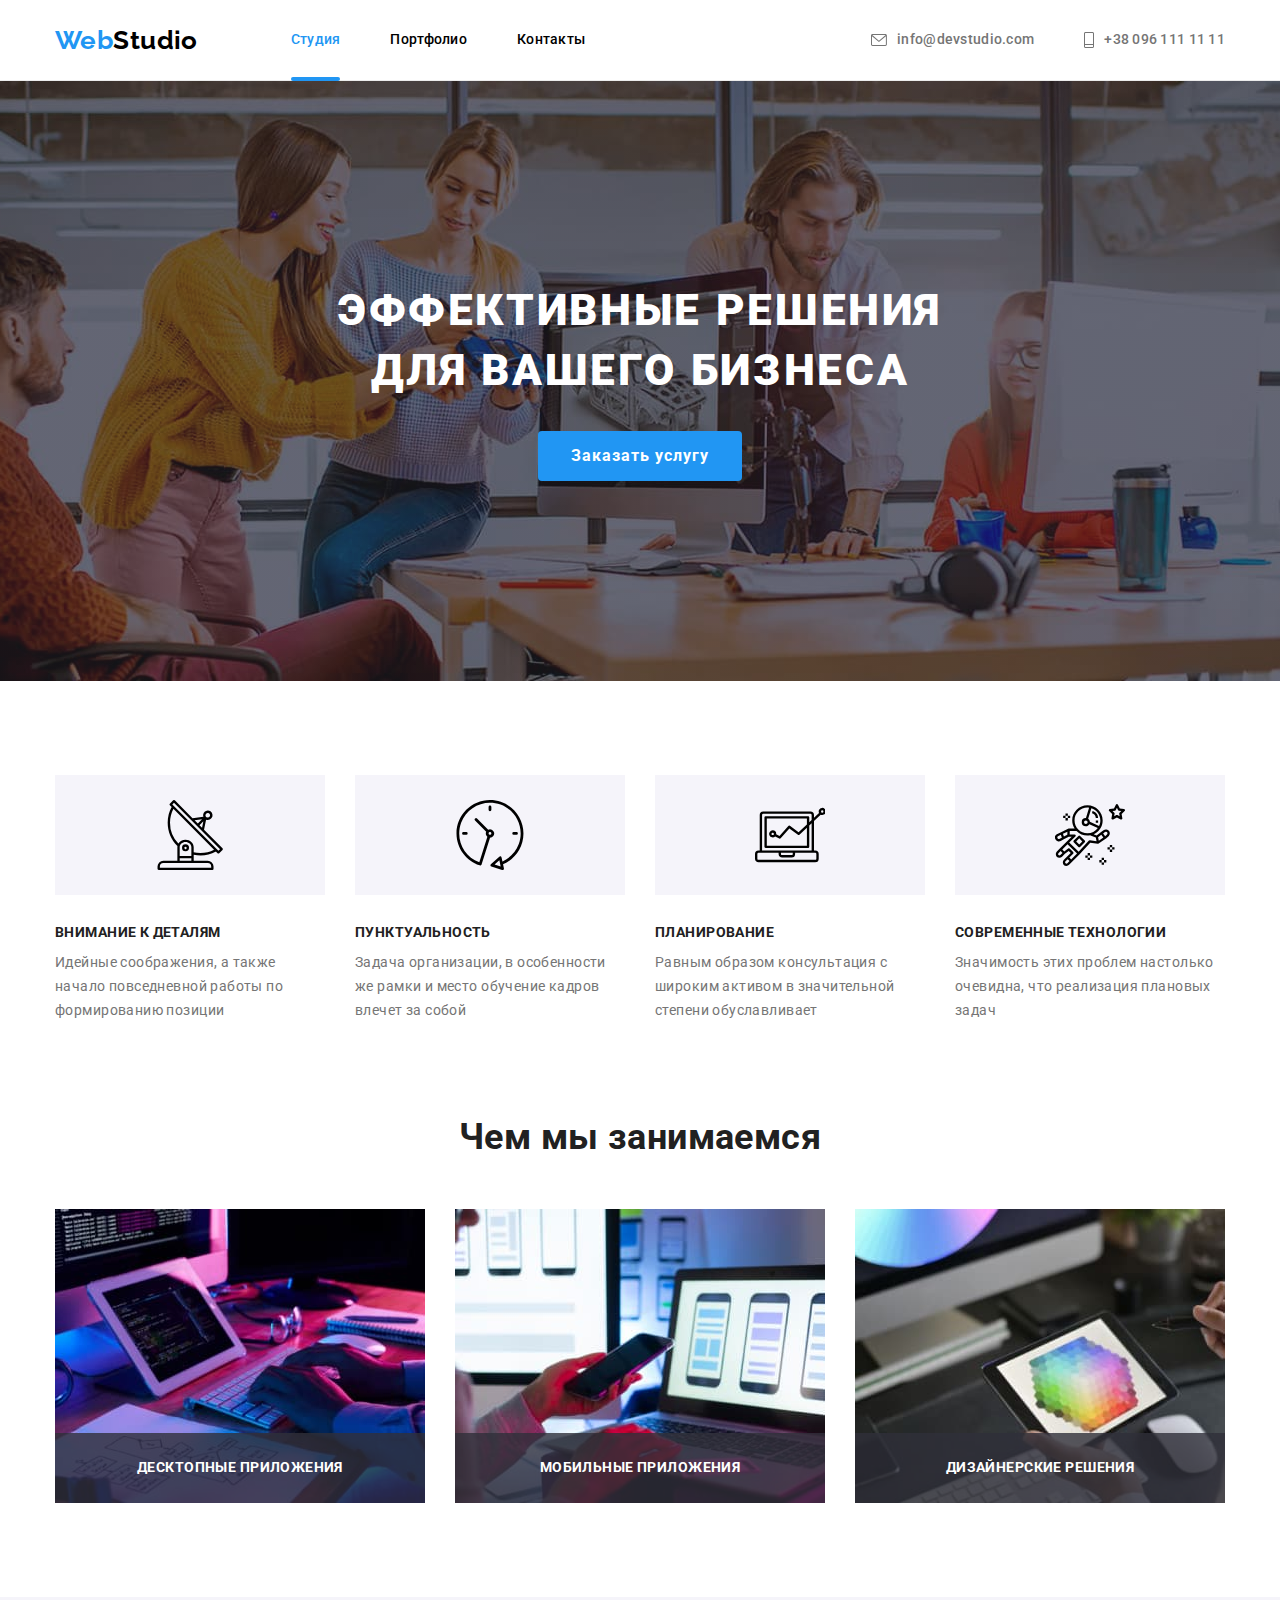
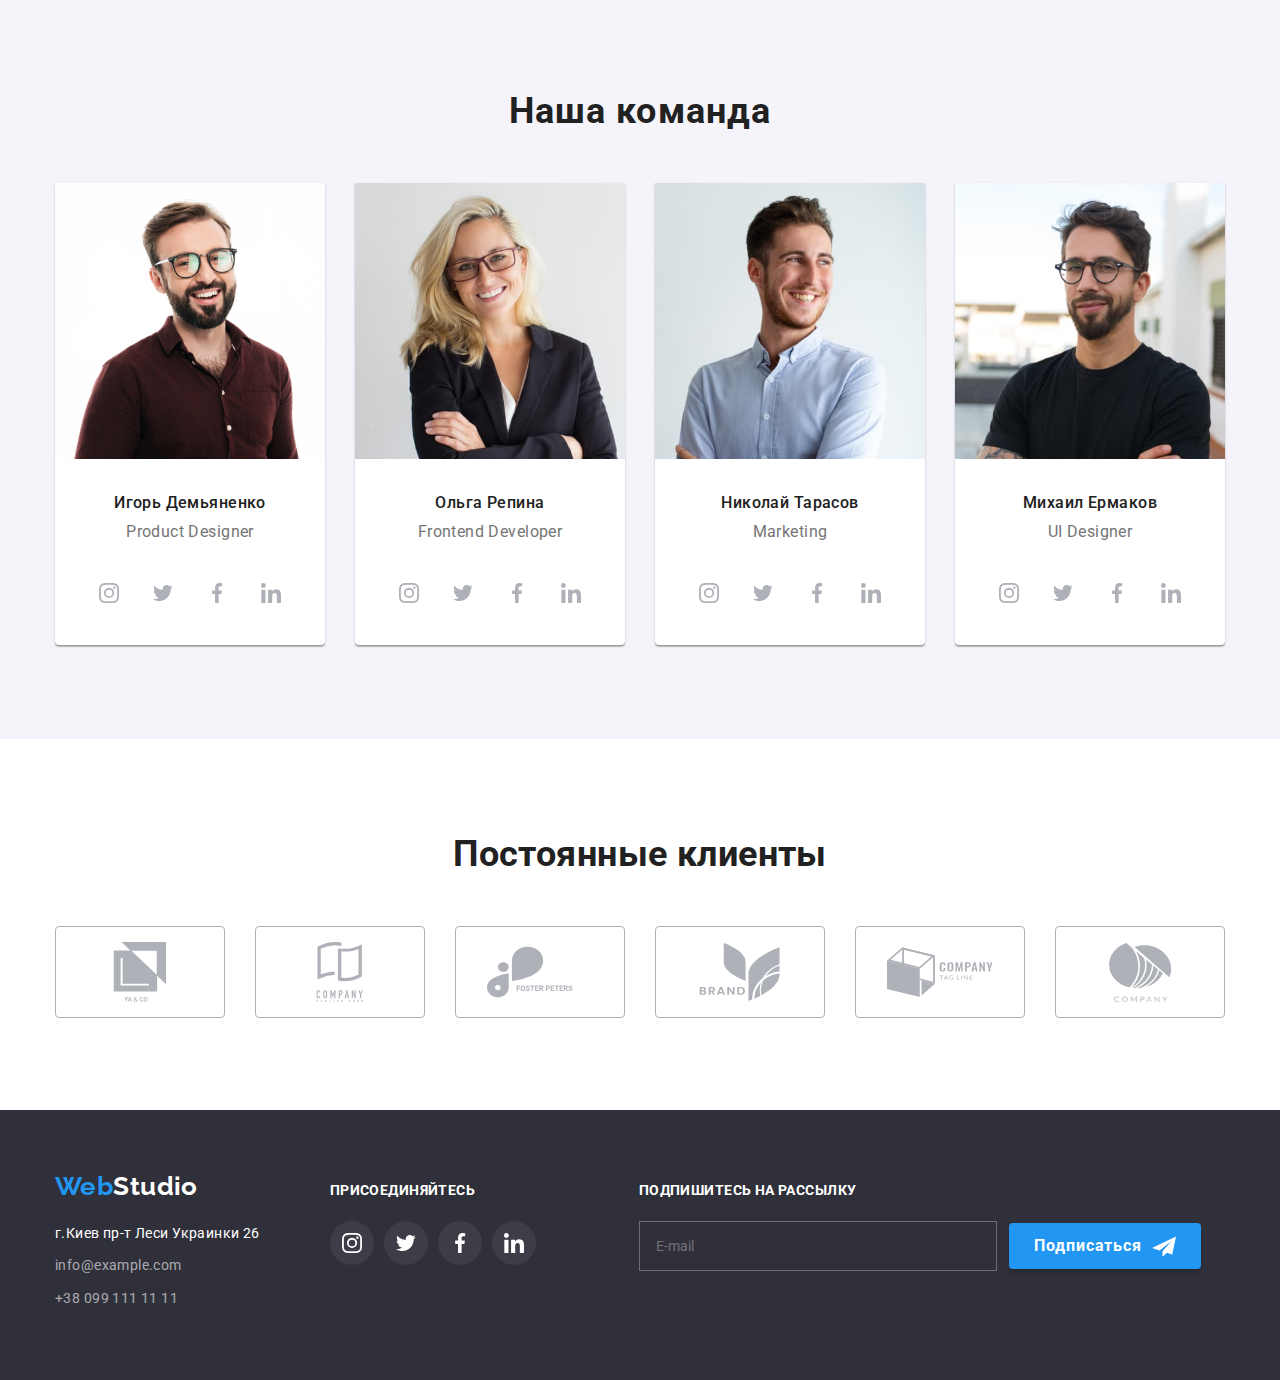
==== commit eb958289: "img done" ====
--- a/index.html
+++ b/index.html
@@ -160,15 +160,39 @@
         <h2 class="activity__title">Чем мы занимаемся</h2>
         <ul class="no-bullet list-activity">
           <li class="list-activity__item">
-            <img src="./images/box_1.jpg" alt="руки на клавиатуре" width="370" height="294" />
+            <img
+                  srcset="
+                  ./images/skills/img.jpg 1x,                   
+                  ./images/skills/img-2x.jpg 2x
+                  "
+                  src="./images/skills/img.jpg"
+                  alt="фото ноутбука"
+                  width="370"
+                />
             <p class="list-activity__text">Десктопные приложения</p>
           </li>
           <li class="list-activity__item">
-            <img src="./images/box_2.jpg" alt="телефон в руках" width="370" height="294" />
+            <img
+                  srcset="
+                  ./images/skills/box.jpg 1x,                   
+                  ./images/skills/box-2x.jpg 2x
+                  "
+                  src="./images/skills/box.jpg"
+                  alt="фото мобильного"
+                  width="370"
+                />
             <p class="list-activity__text">Мобильные приложения</p>
           </li>
           <li class="list-activity__item">
-            <img src="./images/box_3.jpg" alt="телефон в руках" width="370" height="294" />
+            <img
+                  srcset="
+                  ./images/skills/tv.jpg 1x,                   
+                  ./images/skills/tv-2x.jpg 2x
+                  "
+                  src="./images/skills/tv.jpg"
+                  alt="фото планшета"
+                  width="370"
+                />
             <p class="list-activity__text">Дизайнерские решения</p>
           </li>
         </ul>
@@ -181,7 +205,16 @@
 
         <ul class="no-bullet team-list">          
           <li class="team-list__item team-list__item--shadow ">
-            <img src="./images/img_1.jpg" alt="Игорь Демьяненко" width="270" height="260" />
+            <img
+                  class="photo thumb-team"
+                  srcset="
+                    ./images/mobile-product-designer.jpg 1x,                   
+                    ./images/mobile-product-designer-2x.jpg 2x
+                  "
+                  src="./images/mobile-product-designer.jpg"
+                  alt="фото Игоря Демьяненко"
+                  width="450"
+                />
             <h3 class="team-list__worker">Игорь Демьяненко</h3>
             <p lang="en" class="team-list__profession">Product Designer</p>
             
@@ -218,7 +251,16 @@
           </li>   
 
           <li class=" team-list__item team-list__item--shadow">
-            <img src="./images/img_2.jpg" alt="Ольга Репина" width="270" height="260" />
+            <img
+                  class="photo thumb-team"
+                  srcset="
+                    ./images/mobile-frontend-developer.jpg 1x,                   
+                    ./images/mobile-frontend-developer-2x.jpg 2x
+                  "
+                  src="./images/mobile-frontend-developer.jpg"
+                  alt="фото Ольга Репина"
+                  width="450"
+                />
             <h3 class="team-list__worker">Ольга Репина</h3>
             <p lang="en" class="team-list__profession">Frontend Developer</p>
             <ul class="team-list__social-list no-bullet">
@@ -254,7 +296,16 @@
           </li>   
 
           <li class="team-list__item team-list__item--shadow">
-            <img src="./images/img_3.jpg" alt="Николай Тарасов" width="270" height="260" />
+              <img
+                  class="photo thumb-team"
+                  srcset="
+                    ./images/mobile-marketing.jpg 1x,                   
+                    ./images/mobile-marketing-2x.jpg 2x
+                  "
+                  src="./images/mobile-marketing.jpg"
+                  alt="фото Николай Тарасов"
+                  width="450"
+                />
             <h3 class="team-list__worker">Николай Тарасов</h3>
             <p lang="en" class="team-list__profession">Marketing</p>
             <ul class="team-list__social-list no-bullet">
@@ -290,7 +341,16 @@
           </li>   
 
           <li class="team-list__item team-list__item team-list__item--shadow">
-            <img src="./images/img_4.jpg" alt="Михаил Ермаков" width="270" height="260" />
+              <img
+                  class="photo thumb-team"
+                  srcset="
+                    ./images/mobile-ui-designer.jpg 1x,                   
+                    ./images/mobile-ui-designer-2x.jpg 2x
+                  "
+                  src="./images/mobile-ui-designer.jpg"
+                  alt="фото Михаил Ермаков"
+                  width="450"
+                />
             <h3 class="team-list__worker">Михаил Ермаков</h3>
             <p lang="en" class="team-list__profession">UI Designer</p>
             <ul class="team-list__social-list no-bullet">
--- a/css/main.min.css
+++ b/css/main.min.css
@@ -1 +1 @@
-:root{--main-text-cl: #757575;--add-cl: #212121;--white-cl: #ffffff;--black-cl: #000000;--accent-cl: #2196f3;--background-dark: #2f303a;--alt-background: #f5f4fa;--logo-color: #afb1b8;--timing-function: cubic-bezier(0.4, 0, 0.2, 1);--animation-duration: 250ms;--timing-function1: transform 250ms cubic-bezier(0.4, 0, 0.2, 1)}html{-webkit-box-sizing:border-box;box-sizing:border-box}*,*::before,*::after{-webkit-box-sizing:border-box;box-sizing:border-box}body{font-family:"Roboto",sans-serif;color:var(--main-text-cl);font-size:14px;background-color:var(--white-cl);letter-spacing:.03em}.link{text-decoration:none}h1,h2,h3,h4,h5,h6,p,ul{margin:0;padding:0}img{display:block;height:auto;max-width:100%}.button-cursor{cursor:pointer}.list{padding:0;margin:0;list-style:none}a{text-decoration:none}.no-bullet{list-style:none}.container{width:100%;margin-left:auto;margin-right:auto}@media screen and (min-width: 480px){.container{padding-left:15px;padding-right:15px}}@media screen and (min-width: 480px){.container{max-width:480px}}@media screen and (min-width: 768px){.container{max-width:768px}}@media screen and (min-width: 1200px){.container{max-width:1200px}}.logo{font-family:"Raleway";font-weight:700;font-size:26px;line-height:1.19;color:var(--accent-cl)}.visually-hidden{position:absolute;clip:rect(1px 1px 1px 1px);clip:rect(1px, 1px, 1px, 1px);padding:0;border:0;height:1px;width:1px;overflow:hidden}.header{border-bottom:1px solid #ececec}@media screen and (max-width: 767px){.header{padding-top:16px;padding-bottom:16px}}.header__section{display:-webkit-box;display:-ms-flexbox;display:flex;-webkit-box-align:center;-ms-flex-align:center;align-items:center;-webkit-box-pack:justify;-ms-flex-pack:justify;justify-content:space-between;padding-left:15px;padding-right:15px}@media screen and (max-width: 767px){.header__section{max-width:767px}}.header__nav{display:-webkit-box;display:-ms-flexbox;display:flex;-webkit-box-align:center;-ms-flex-align:center;align-items:center}.header__logo{margin-right:93px}.header__logo--black{color:var(--black-cl)}.nav{display:-webkit-box;display:-ms-flexbox;display:flex}@media screen and (max-width: 767px){.nav{display:none}}.nav__item:not(:last-child){margin-right:50px}.nav__link{display:block;padding-top:32px;padding-bottom:32px;font-weight:500;font-size:14px;line-height:1.14;letter-spacing:.02em;color:var(--black-cl);position:relative;-webkit-transition:color 250ms cubic-bezier(0.4, 0, 0.2, 1);transition:color 250ms cubic-bezier(0.4, 0, 0.2, 1)}.nav__link:focus,.nav__link:hover{color:var(--accent-cl)}.nav__link--current{color:var(--accent-cl)}.nav__link--current::after{position:absolute;display:block;content:"";width:100%;height:4px;border-radius:2px;bottom:-1px;background-color:var(--accent-cl)}.header-contact{display:-webkit-box;display:-ms-flexbox;display:flex}@media screen and (max-width: 767px){.header-contact{display:none}}@media screen and (min-width: 768px)and (max-width: 1199px){.header-contact{-webkit-box-orient:vertical;-webkit-box-direction:normal;-ms-flex-direction:column;flex-direction:column;-ms-flex-line-pack:center;align-content:center}}.header-contack__list{margin-left:auto}.header-contact__item+.header-contact__item{margin-left:50px}@media screen and (min-width: 768px)and (max-width: 1199px){.header-contact__item+.header-contact__item{margin-left:0px}}@media screen and (min-width: 768px)and (max-width: 1199px){.header-contact__item{margin-left:0px}}.header-contact__link{display:-webkit-inline-box;display:-ms-inline-flexbox;display:inline-flex;padding:32px 0px 32px;-webkit-box-align:center;-ms-flex-align:center;align-items:center;font-weight:500;font-size:14px;line-height:1.14;letter-spacing:.02em;color:var(--main-text-cl);-webkit-transition:color 250ms cubic-bezier(0.4, 0, 0.2, 1);transition:color 250ms cubic-bezier(0.4, 0, 0.2, 1)}.header-contact__link:hover,.header-contact__link:focus{color:var(--accent-cl)}@media screen and (min-width: 768px)and (max-width: 1199px){.header-contact__link{padding:0}}@media screen and (min-width: 768px)and (max-width: 1199px){.header-contact__item:not(:last-child){margin-bottom:10px}}.header-contact__icon{margin-right:10px;fill:currentColor}.mob-menu{width:100vw;height:100vh;position:fixed;background-color:#fff;top:0;right:0;padding:15px 10px 48px 40px;z-index:999}.flex{display:-webkit-box;display:-ms-flexbox;display:flex;-webkit-box-orient:vertical;-webkit-box-direction:normal;-ms-flex-direction:column;flex-direction:column;-webkit-box-pack:justify;-ms-flex-pack:justify;justify-content:space-between}.menu-open{display:-webkit-box;display:-ms-flexbox;display:flex;-webkit-box-align:center;-ms-flex-align:center;align-items:center;-webkit-box-pack:center;-ms-flex-pack:center;justify-content:center;width:40px;height:40px;background-color:rgba(0,0,0,0);color:#212121;border:none;margin-left:auto;cursor:pointer}.menu-open:hover,.menu-open:focus{fill:var(--accent-cl)}@media screen and (min-width: 768px){.menu-open{display:none}}.menu-close{display:-webkit-box;display:-ms-flexbox;display:flex;-webkit-box-align:center;-ms-flex-align:center;align-items:center;-webkit-box-pack:center;-ms-flex-pack:center;justify-content:center;background-color:rgba(0,0,0,0);color:#212121;border:none;margin-left:auto;cursor:pointer}.menu-close:hover,.menu-close:focus{fill:var(--accent-cl)}.mob-menu-list__item:not(:last-child){margin-bottom:32px}.mob-menu-list__link{font-family:Roboto;font-weight:500;font-size:40px;line-height:1.18;letter-spacing:.02em;color:#212121}.mob-menu-list__link:focus,.mob-menu-list__link:hover{color:var(--accent-cl)}.mob-menu-list__link--current{color:var(--accent-cl)}.mob-menu-list__tell{display:block;margin-bottom:32px;font-family:Roboto;font-style:normal;font-weight:500;font-size:34px;line-height:1.18;letter-spacing:.02em;color:#2196f3}.mob-menu-list__mail{display:block;font-family:Roboto;font-style:normal;font-weight:500;font-size:24px;line-height:1.17;letter-spacing:.02em;color:#757575;margin-bottom:64px}.mob-menu-list__social{display:-webkit-box;display:-ms-flexbox;display:flex;-webkit-box-orient:horizontal;-webkit-box-direction:normal;-ms-flex-direction:row;flex-direction:row;-webkit-column-gap:20px;-moz-column-gap:20px;column-gap:20px}.mob-menu-list__social-item{position:relative;font-weight:500;font-size:18px;line-height:1.22;letter-spacing:.02em;color:#2196f3}.mob-menu-list__social-item:not(:first-child)::before{content:"";display:block;position:absolute;top:0;left:-10px;width:1px;height:22px;background-color:rgba(33,33,33,.2)}.mob-menu.is-hidden{opacity:0;visibility:hidden;pointer-events:none}.hero{margin-left:auto;margin-right:auto;background-image:-webkit-gradient(linear, left top, right top, from(rgba(47, 48, 58, 0.4)), to(rgba(47, 48, 58, 0.4))),url(../images/hero.jpg);background-image:linear-gradient(to right, rgba(47, 48, 58, 0.4), rgba(47, 48, 58, 0.4)),url(../images/hero.jpg);background-color:var(--background-dark);background-repeat:no-repeat;background-position:center;background-size:cover;text-align:center;color:var(--white-cl)}@media screen and (min-width: 480px){.hero{width:480px;height:400px;padding-top:118px;padding-bottom:118px}}@media screen and (min-width: 768px){.hero{width:768px;height:400px;padding-top:118px;padding-bottom:118px}}@media screen and (min-width: 1200px){.hero{width:100%;height:600px;padding-top:200px;padding-bottom:200px}}.hero__title{margin-bottom:30px;margin-left:auto;margin-right:auto}@media screen and (min-width: 480px){.hero__title{max-width:360px;font-size:26px;font-weight:900;line-height:42px;letter-spacing:.06em;text-align:center;text-transform:uppercase}}@media screen and (min-width: 1200px){.hero__title{max-width:696px;font-weight:900;font-size:44px;line-height:1.36;text-align:center;letter-spacing:.06em;text-transform:uppercase}}.hero__button{border-radius:4px;border:1px solid rgba(0,0,0,0);font-weight:700;font-size:16px;font-family:inherit;line-height:1.8;letter-spacing:.06em;background-color:var(--accent-cl);color:var(--white-cl);-webkit-transition-property:background-color;transition-property:background-color;-webkit-transition-duration:var(--animation-duration);transition-duration:var(--animation-duration);-webkit-transition-timing-function:var(--timing-function);transition-timing-function:var(--timing-function)}.hero__button:hover,.hero__button:focus{color:var(--accent-cl);background-color:var(--white-cl)}@media screen and (min-width: 480px){.hero__button{padding:10px 24px}}@media screen and (min-width: 1200px){.hero__button{padding:10px 32px}}.features{padding-top:60px;padding-bottom:60px}@media screen and (min-width: 1200px){.features{padding-top:94px;padding-bottom:94px}}@media screen and (max-width: 479px){.features{padding-left:15px;padding-right:15px}}.feature-list{display:-webkit-box;display:-ms-flexbox;display:flex;-ms-flex-wrap:wrap;flex-wrap:wrap;-webkit-box-pack:center;-ms-flex-pack:center;justify-content:center;grid-gap:30px}@media screen and (min-width: 480px){.feature-list__items{width:450px}}@media screen and (min-width: 768px){.feature-list__items{width:354px}}@media screen and (min-width: 1200px){.feature-list__items{width:270px}}.features-list__icon-fon{display:-webkit-box;display:-ms-flexbox;display:flex;height:120px;-webkit-box-align:center;-ms-flex-align:center;align-items:center;-webkit-box-pack:center;-ms-flex-pack:center;justify-content:center;margin-bottom:30px;background-color:var(--alt-background)}@media screen and (min-width: 480px){.features-list__icon-fon{width:450px}}@media screen and (min-width: 768px){.features-list__icon-fon{width:354px}}@media screen and (min-width: 1200px){.features-list__icon-fon{width:270px}}.features-list__icon{-webkit-box-align:center;-ms-flex-align:center;align-items:center}.features-list__title{margin-bottom:10px;font-size:14px;line-height:1.14;text-transform:uppercase;color:var(--add-cl);text-align:center}@media screen and (min-width: 768px){.features-list__title{text-align:left}}.features-list__text{line-height:1.71}.activity{padding-bottom:94px}@media screen and (min-width: 480px)and (max-width: 768px){.activity{display:none}}.activity__title{text-align:center;color:var(--add-cl);margin-bottom:50px;font-size:36px;line-height:1.16}.list-activity{display:-webkit-box;display:-ms-flexbox;display:flex}.list-activity__item:not(:last-child){margin-right:30px}.list-activity__item{position:relative}.list-activity__text{position:absolute;width:100%;bottom:0;padding:27px 0px;font-weight:bold;font-size:14px;line-height:1.14;text-align:center;text-transform:uppercase;color:var(--white-cl);background-color:rgba(47,48,58,.8)}.team{padding-top:60px;padding-bottom:60px;background-color:var(--alt-background)}@media screen and (min-width: 1200px){.team{padding-top:94px;padding-bottom:94px}}.team-title{text-align:center;color:var(--add-cl)}@media screen and (min-width: 480px){.team-title{margin-bottom:30px;font-size:28px;font-weight:700;line-height:1.14;letter-spacing:.03em}}@media screen and (min-width: 1200px){.team-title{margin-bottom:50px;font-size:36px;line-height:1.16}}.team-list{display:-webkit-box;display:-ms-flexbox;display:flex;-ms-flex-wrap:wrap;flex-wrap:wrap;-webkit-box-pack:center;-ms-flex-pack:center;justify-content:center;-webkit-box-align:center;-ms-flex-align:center;align-items:center;grid-gap:30px}@media screen and (min-width: 480px){.team-list__item{width:450px}}@media screen and (min-width: 768px){.team-list__item{width:354px}}@media screen and (min-width: 1200px){.team-list__item{width:270px}}.team-list__item--shadow{-webkit-box-shadow:0px 1px 3px rgba(0,0,0,.12),0px 1px 1px rgba(0,0,0,.14),0px 2px 1px rgba(0,0,0,.2);box-shadow:0px 1px 3px rgba(0,0,0,.12),0px 1px 1px rgba(0,0,0,.14),0px 2px 1px rgba(0,0,0,.2);border-bottom-left-radius:4px;border-bottom-right-radius:4px;background-color:var(--white-cl)}.team-list__worker{margin-top:35px;font-weight:500;font-size:16px;line-height:1.18;text-align:center;color:var(--add-cl)}.team-list__profession{margin-top:10px;padding-bottom:30px;font-size:16px;line-height:1.18;text-align:center}.team-list__social-list{list-style:none;display:-webkit-box;display:-ms-flexbox;display:flex;-webkit-box-pack:center;-ms-flex-pack:center;justify-content:center;-webkit-box-align:center;-ms-flex-align:center;align-items:center;margin-right:-10px;padding-bottom:30px}.team-list__social-item{margin-right:10px}.team-list__social-link{display:-webkit-box;display:-ms-flexbox;display:flex;-webkit-box-pack:center;-ms-flex-pack:center;justify-content:center;-webkit-box-align:center;-ms-flex-align:center;align-items:center;width:44px;height:44px;border-radius:50%;color:var(--logo-color);-webkit-transition-property:color,background-color;transition-property:color,background-color;-webkit-transition-duration:var(--animation-duration);transition-duration:var(--animation-duration);-webkit-transition-timing-function:var(--timing-function);transition-timing-function:var(--timing-function)}.team-list__social-link:hover,.team-list__social-link:focus{color:var(--white-cl);background-color:var(--accent-cl)}.team-list__social-logo{fill:currentColor}.client{padding-top:60px;padding-bottom:60px}@media screen and (min-width: 1200px){.client{padding-top:94px;padding-bottom:94px}}.client__title{margin-bottom:30px;font-weight:700;font-size:28px;line-height:1.17;text-align:center;color:var(--add-cl)}@media screen and (min-width: 1200px){.client__title{margin-bottom:50px;font-size:36px}}.client__list{list-style:none;-ms-flex-wrap:wrap;flex-wrap:wrap;-webkit-box-align:center;-ms-flex-align:center;align-items:center;display:-webkit-box;display:-ms-flexbox;display:flex;grid-gap:30px}@media screen and (min-width: 1200px){.client__list{-ms-flex-wrap:nowrap;flex-wrap:nowrap}}.client__item{height:90px;-webkit-transition:border-color 250ms cubic-bezier(0.4, 0, 0.2, 1),color 250ms cubic-bezier(0.4, 0, 0.2, 1);transition:border-color 250ms cubic-bezier(0.4, 0, 0.2, 1),color 250ms cubic-bezier(0.4, 0, 0.2, 1)}.client__item:focus,.client__item:hover{color:var(--accent-cl);border-color:var(--accent-cl)}@media screen and (max-width: 767px){.client__item{width:210px}}@media screen and (min-width: 768px){.client__item{width:226px}}@media screen and (min-width: 1200px){.client__item{width:170px}}.client__link{display:-webkit-box;display:-ms-flexbox;display:flex;-webkit-box-pack:center;-ms-flex-pack:center;justify-content:center;-webkit-box-align:center;-ms-flex-align:center;align-items:center;height:92px;border:1px solid var(--logo-color);border-radius:4px;color:var(--accent-cl);-webkit-transition-property:border;transition-property:border;-webkit-transition-duration:var(--animation-duration);transition-duration:var(--animation-duration);-webkit-transition-timing-function:var(--timing-function);transition-timing-function:var(--timing-function)}.client__link:hover,.client__link:focus{border:1px solid var(--accent-cl)}@media screen and (min-width: 1200px){.client__link{width:170px}}.client__link:hover .client__icon,.client__link:focus .client__icon{fill:var(--accent-cl)}.client__icon{fill:var(--logo-color);-webkit-transition-property:fill;transition-property:fill;-webkit-transition-duration:var(--animation-duration);transition-duration:var(--animation-duration);-webkit-transition-timing-function:var(--timing-function);transition-timing-function:var(--timing-function)}.footer{padding-top:60px;padding-bottom:60px;background-color:var(--background-dark);color:var(--white-cl)}@media screen and (max-width: 1199px){.footer-flex{text-align:center}}@media screen and (min-width: 768px){.footer-flex{position:relative;height:343px}}@media screen and (min-width: 1200px){.footer-flex{display:-webkit-box;display:-ms-flexbox;display:flex;-webkit-box-align:baseline;-ms-flex-align:baseline;align-items:baseline}}.footer__logo--white{color:var(--white-cl)}.footer__logo{margin-bottom:20px}@media screen and (max-width: 767px){.footer__contact{margin-bottom:60px}}@media screen and (min-width: 768px)and (max-width: 1199px){.footer__contact{position:absolute;top:0;left:76px;width:232px;text-align:center}}@media screen and (min-width: 1200px){.footer__contact{margin-right:70px}}.footer-contact__list{margin-top:20px}.footer-list:not(:first-child){margin-top:9px}.footer-title,.footer-link{font-family:"Raleway";font-weight:700;font-size:26px;line-height:1.19;letter-spacing:.03em;text-decoration:none;color:var(--white-cl);-webkit-transition-property:color;transition-property:color;-webkit-transition-duration:var(--animation-duration);transition-duration:var(--animation-duration);-webkit-transition-timing-function:var(--timing-function);transition-timing-function:var(--timing-function)}.footer-address{font-family:"roboto";font-weight:400;font-size:14px;line-height:1.7;letter-spacing:.03em;font-style:normal}.footer-contacts{font-family:"roboto";font-weight:400;font-size:14px;line-height:1.7;letter-spacing:.03em;color:rgba(255,255,255,.6);font-style:normal}.footer-contacts:hover,.footer-contacts:focus{color:var(--accent-cl)}@media screen and (max-width: 767px){.social-footer{margin-bottom:60px}}@media screen and (min-width: 768px)and (max-width: 1199px){.social-footer{position:absolute;top:0;right:89px;width:206px;text-align:center}}.social-footer__text{padding:20px 0px 10px 0px;margin-bottom:20px;font-weight:700;font-size:14px;line-height:1.14px;text-transform:uppercase;color:var(--white-cl)}.social-footer__list{display:-webkit-box;display:-ms-flexbox;display:flex;padding:0;margin-top:0;list-style:none;-webkit-box-pack:center;-ms-flex-pack:center;justify-content:center;-webkit-box-align:center;-ms-flex-align:center;align-items:center}.social-footer__item{width:44px;height:44px;margin-right:10px}.social-footer__link{width:44px;height:44px;display:-webkit-box;display:-ms-flexbox;display:flex;width:44px;height:44px;border-radius:50%;color:#fff;background-color:rgba(255,255,255,.062745098)}.social-footer__link:hover,.social-footer__link:focus{color:var(--white-cl);background-color:var(--accent-cl)}.social-footer__icon{margin:12px 0px 0px 12px;fill:currentColor}@media screen and (min-width: 768px)and (max-width: 1199px){.footer-submit{position:absolute;left:50%;bottom:0;-webkit-transform:translateX(-50%);transform:translateX(-50%);width:450px;text-align:center}}@media screen and (min-width: 1200px){.footer-submit{margin-left:93px}}.footer-submit__text{padding:20px 0px 10px 0px;margin-bottom:20px;font-weight:700;font-size:14px;line-height:1.14px;text-transform:uppercase;color:var(--white-cl)}.footer-submit__form{display:-webkit-box;display:-ms-flexbox;display:flex;-webkit-box-pack:center;-ms-flex-pack:center;justify-content:center;-webkit-box-align:center;-ms-flex-align:center;align-items:center}@media screen and (max-width: 1199px){.footer-submit__form{-webkit-box-orient:vertical;-webkit-box-direction:normal;-ms-flex-direction:column;flex-direction:column}}.footer-submit__input{width:100%;height:50px;padding:15px 16px;margin-bottom:20px;border:1px solid rgba(255,255,255,.3);background-color:var(--background-dark);color:var(--white-cl)}@media screen and (min-width: 1200px){.footer-submit__input{display:inline-block;width:358px;margin-bottom:0}}.footer-submit__btn{display:-webkit-inline-box;display:-ms-inline-flexbox;display:inline-flex;-webkit-box-align:center;-ms-flex-align:center;align-items:center;-webkit-box-pack:center;-ms-flex-pack:center;justify-content:center;border:none;margin:0;margin-left:0px;padding:8px 25px;border-radius:4px;background-color:var(--accent-cl);-webkit-box-shadow:0px 4px 4px rgba(0,0,0,.15);box-shadow:0px 4px 4px rgba(0,0,0,.15);color:var(--white-cl);font-family:"Roboto";font-style:normal;font-weight:700;font-size:16px;line-height:1.87;letter-spacing:.06em;cursor:pointer;min-height:43px;margin-left:12px}.footer-submit__btn::after{content:"";display:inline-block;width:24px;height:20px;margin-left:10px;background-image:url(../images/send.svg)}.portfolio{padding-top:94px;padding-bottom:94px}.portfolio__buttons{display:-webkit-box;display:-ms-flexbox;display:flex;-webkit-box-pack:center;-ms-flex-pack:center;justify-content:center;margin-bottom:50px}.button__list:not(:last-child){margin-right:8px}.portfolio__button{display:inline-block;min-width:73px;border-radius:4px;border:1px solid rgba(0,0,0,0);padding:6px 22px;font-family:"Roboto",sans-serif;font-weight:500;font-size:16px;line-height:1.63;letter-spacing:.03em;text-align:center;background-color:var(--alt-background);color:var(--black-cl);cursor:pointer;-webkit-transition-property:color,background-color,-webkit-box-shadow;transition-property:color,background-color,-webkit-box-shadow;transition-property:color,background-color,box-shadow;transition-property:color,background-color,box-shadow,-webkit-box-shadow;-webkit-transition-duration:var(--animation-duration);transition-duration:var(--animation-duration);-webkit-transition-timing-function:var(--timing-function);transition-timing-function:var(--timing-function)}.portfolio__button:hover,.portfolio__button:focus{background-color:var(--accent-cl);color:var(--white-cl)}.portfolio__button--active{background-color:var(--accent-cl);color:var(--white-cl)}.portfolio-cards{display:-webkit-box;display:-ms-flexbox;display:flex;-ms-flex-wrap:wrap;flex-wrap:wrap}.portfolio-cards__item:not(:nth-child(3n)){margin-right:30px}.portfolio-cards__item{margin-bottom:30px;-webkit-transition-property:-webkit-box-shadow;transition-property:-webkit-box-shadow;transition-property:box-shadow;transition-property:box-shadow, -webkit-box-shadow;-webkit-transition-duration:var(--animation-duration);transition-duration:var(--animation-duration);-webkit-transition-timing-function:var(--timing-function);transition-timing-function:var(--timing-function)}.portfolio-cards__item:nth-child(n+7){margin-bottom:0}.portfolio-cards__item:hover,.portfolio-cards__item:focus{-webkit-box-shadow:0px 3px 1px rgba(0,0,0,.1),0px 1px 2px rgba(0,0,0,.08),0px 2px 2px rgba(0,0,0,.12);box-shadow:0px 3px 1px rgba(0,0,0,.1),0px 1px 2px rgba(0,0,0,.08),0px 2px 2px rgba(0,0,0,.12)}.portfolio-cards__link{display:block}.portfolio-cards__link:focus{-webkit-box-shadow:0px 1px 1px rgba(0,0,0,.12),0px 4px 4px rgba(0,0,0,.06),1px 4px 6px rgba(0,0,0,.16);box-shadow:0px 1px 1px rgba(0,0,0,.12),0px 4px 4px rgba(0,0,0,.06),1px 4px 6px rgba(0,0,0,.16)}.portfolio-cards__link:focus .overlay-text{-webkit-transform:translateY(0%);transform:translateY(0%)}.portfolio-name{border:1px solid #eee;border-top:rgba(0,0,0,0);padding:20px 24px}.portfolio-name__heading{font-size:18px;line-height:2;letter-spacing:.06em;color:var(--add-cl)}.portfolio-name__descr{font-size:16px;line-height:1.87;font-weight:400;color:#757575}.portfolio-cards__description{position:relative;overflow:hidden}.portfolio-cards__description:hover .portfolio-cards__text{-webkit-transform:translateY(0%);transform:translateY(0%)}.portfolio-cards__text{position:absolute;display:-webkit-box;display:-ms-flexbox;display:flex;-webkit-box-pack:center;-ms-flex-pack:center;justify-content:center;-webkit-box-align:center;-ms-flex-align:center;align-items:center;top:0;left:0;width:100%;height:100%;overflow:hidden;font-weight:normal;padding:24px;font-size:18px;line-height:1.5555555556;letter-spacing:.03em;color:var(--alt-background);background-color:rgba(33,150,243,.9);-webkit-transform:translateY(101%);transform:translateY(101%);-webkit-transition:var(--timing-function1);transition:var(--timing-function1)}.backdrop{position:fixed;top:0;left:0;width:100%;height:100%;background:rgba(0,0,0,.2)}.backdrop.is-hidden{opacity:0;pointer-events:none;-webkit-transition-duration:var(--animation-duration);transition-duration:var(--animation-duration);-webkit-transition-timing-function:var(--timing-function);transition-timing-function:var(--timing-function)}.backdrop.is-hidden .modal{-webkit-transform:translate(-50%, -50%) scale(0.2);transform:translate(-50%, -50%) scale(0.2)}.modal{position:relative;top:50%;left:50%;background-color:var(--alt-background);-webkit-box-shadow:0px 1px 3px rgba(0,0,0,.12),0px 1px 1px rgba(0,0,0,.14),0px 2px 1px rgba(0,0,0,.2);box-shadow:0px 1px 3px rgba(0,0,0,.12),0px 1px 1px rgba(0,0,0,.14),0px 2px 1px rgba(0,0,0,.2);border-radius:4px;-webkit-transform:translate(-50%, -50%) scale(1);transform:translate(-50%, -50%) scale(1);-webkit-transition:var(--timing-function1),opacity 250ms cubic-bezier(0.4, 0, 0.2, 1);transition:var(--timing-function1),opacity 250ms cubic-bezier(0.4, 0, 0.2, 1)}@media screen and (min-width: 480px){.modal{width:450px;height:609px}}@media screen and (min-width: 1200px){.modal{width:528px;height:581px}}.close-modal-btn{position:absolute;top:8px;right:8px;width:30px;height:30px;border-radius:50%;border:1px solid rgba(0,0,0,.1);background-color:var(--background-color1);-webkit-transition-property:color;transition-property:color;-webkit-transition-duration:var(--animation-duration);transition-duration:var(--animation-duration);-webkit-transition-timing-function:var(--timing-function);transition-timing-function:var(--timing-function)}.close-modal-btn:hover,.close-modal-btn:focus{color:var(--accent-cl)}.close-modal-btn:hover .close-modal-btn-icon,.close-modal-btn:focus .close-modal-btn-icon{fill:currentColor}.form{margin-left:auto;margin-right:auto;padding:40px}@media screen and (min-width: 480px){.form{width:450px}}@media screen and (min-width: 1200px){.form{width:528px}}.form-title{font-weight:700;font-size:20px;line-height:1.15;text-align:center;color:#000;margin-bottom:20px}.form-field{position:relative;display:-webkit-box;display:-ms-flexbox;display:flex;-webkit-box-orient:vertical;-webkit-box-direction:normal;-ms-flex-direction:column;flex-direction:column;margin-bottom:10px}.form-label,.comment-label{font-size:12px;line-height:1.17;letter-spacing:.01em;color:var(--main-text-cl);margin-bottom:4px}.form-input{width:100%;margin:0;padding:11px 42px;border:1px solid rgba(33,33,33,.2);border-radius:4px;-webkit-transition:border-color 250ms cubic-bezier(0.4, 0, 0.2, 1);transition:border-color 250ms cubic-bezier(0.4, 0, 0.2, 1)}.form-input:hover,.form-input:focus{outline:none;border-color:var(--accent-cl)}.form-input:hover~.input-icon,.form-input:focus~.input-icon{fill:var(--accent-cl)}.input-icon{position:absolute;top:50%;left:15px;-webkit-transform:translateY(25%);transform:translateY(25%);display:inline-block;width:12px;height:12px;-webkit-transition:fill 250ms cubic-bezier(0.4, 0, 0.2, 1);transition:fill 250ms cubic-bezier(0.4, 0, 0.2, 1)}textarea{resize:none;border:1px solid rgba(33,33,33,.2);border-radius:4px;padding:12px 16px;font-size:12px;line-height:1.17;letter-spacing:.01em;height:120px;-webkit-transition:border-color 250ms cubic-bezier(0.4, 0, 0.2, 1);transition:border-color 250ms cubic-bezier(0.4, 0, 0.2, 1)}textarea:hover,textarea:focus{outline:none;border-color:var(--accent-cl)}.form-field-chek{padding-left:0px;margin-top:25px;margin-bottom:30px}@media screen and (min-width: 1200px){.form-field-chek{padding-left:14px}}.form-field-chek .form-checkbox{position:absolute;width:1px;height:1px;margin:-1px;padding:0;border:0;clip:rect(0 0 0 0)}.form-field-chek .icon-chek{display:inline-block;width:16px;height:15px;border:2px solid #212121;border-radius:2px;margin-right:7px}.form-field-chek .form-checkbox:checked+.icon-chek{background-image:url(../images/icon-check.svg);background-position:center;background-repeat:no-repeat;background-color:var(--accent-cl);background-origin:border-box;border-color:var(--accent-cl)}.form-field-chek .policy-label{position:relative;display:-webkit-box;display:-ms-flexbox;display:flex;-webkit-box-align:center;-ms-flex-align:center;align-items:center;font-size:11px;line-height:1.14;color:var(--main-text-cl)}@media screen and (max-width: 479px){.form-field-chek .policy-label{font-size:10px;line-height:1.11}}@media screen and (min-width: 1200px){.form-field-chek .policy-label{font-size:14px;line-height:1.71}}.policy-link{margin-left:4px;color:#2196f3;text-decoration:underline}@media screen and (max-width: 479px){.policy-link{position:absolute;top:18px;left:21px}}.form-btn{display:-webkit-box;display:-ms-flexbox;display:flex;-webkit-box-align:center;-ms-flex-align:center;align-items:center;-webkit-box-pack:center;-ms-flex-pack:center;justify-content:center;margin:0 auto;padding:10px 56px;border:none;border-radius:4px;text-align:center;text-decoration:none;font-family:"Roboto";font-style:normal;font-weight:700;font-size:16px;line-height:1.87;letter-spacing:.06em;cursor:pointer;background-color:var(--accent-cl);-webkit-box-shadow:0px 4px 4px rgba(0,0,0,.15);box-shadow:0px 4px 4px rgba(0,0,0,.15);color:var(--white-cl);-webkit-transition:background-color 250ms cubic-bezier(0.4, 0, 0.2, 1);transition:background-color 250ms cubic-bezier(0.4, 0, 0.2, 1)}/*# sourceMappingURL=main.min.css.map */+:root{--main-text-cl: #757575;--add-cl: #212121;--white-cl: #ffffff;--black-cl: #000000;--accent-cl: #2196f3;--background-dark: #2f303a;--alt-background: #f5f4fa;--logo-color: #afb1b8;--timing-function: cubic-bezier(0.4, 0, 0.2, 1);--animation-duration: 250ms;--timing-function1: transform 250ms cubic-bezier(0.4, 0, 0.2, 1)}html{-webkit-box-sizing:border-box;box-sizing:border-box}*,*::before,*::after{-webkit-box-sizing:border-box;box-sizing:border-box}body{font-family:"Roboto",sans-serif;color:var(--main-text-cl);font-size:14px;background-color:var(--white-cl);letter-spacing:.03em}.link{text-decoration:none}h1,h2,h3,h4,h5,h6,p,ul{margin:0;padding:0}img{display:block;height:auto;max-width:100%}.button-cursor{cursor:pointer}.list{padding:0;margin:0;list-style:none}a{text-decoration:none}.no-bullet{list-style:none}.container{width:100%;margin-left:auto;margin-right:auto}@media screen and (min-width: 480px){.container{padding-left:15px;padding-right:15px}}@media screen and (min-width: 480px){.container{max-width:480px}}@media screen and (min-width: 768px){.container{max-width:768px}}@media screen and (min-width: 1200px){.container{max-width:1200px}}.logo{font-family:"Raleway";font-weight:700;font-size:26px;line-height:1.19;color:var(--accent-cl)}.visually-hidden{position:absolute;clip:rect(1px 1px 1px 1px);clip:rect(1px, 1px, 1px, 1px);padding:0;border:0;height:1px;width:1px;overflow:hidden}.header{border-bottom:1px solid #ececec}@media screen and (max-width: 767px){.header{padding-top:16px;padding-bottom:16px}}.header__section{display:-webkit-box;display:-ms-flexbox;display:flex;-webkit-box-align:center;-ms-flex-align:center;align-items:center;-webkit-box-pack:justify;-ms-flex-pack:justify;justify-content:space-between;padding-left:15px;padding-right:15px}@media screen and (max-width: 767px){.header__section{max-width:767px}}.header__nav{display:-webkit-box;display:-ms-flexbox;display:flex;-webkit-box-align:center;-ms-flex-align:center;align-items:center}.header__logo{margin-right:93px}.header__logo--black{color:var(--black-cl)}.nav{display:-webkit-box;display:-ms-flexbox;display:flex}@media screen and (max-width: 767px){.nav{display:none}}.nav__item:not(:last-child){margin-right:50px}.nav__link{display:block;padding-top:32px;padding-bottom:32px;font-weight:500;font-size:14px;line-height:1.14;letter-spacing:.02em;color:var(--black-cl);position:relative;-webkit-transition:color 250ms cubic-bezier(0.4, 0, 0.2, 1);transition:color 250ms cubic-bezier(0.4, 0, 0.2, 1)}.nav__link:focus,.nav__link:hover{color:var(--accent-cl)}.nav__link--current{color:var(--accent-cl)}.nav__link--current::after{position:absolute;display:block;content:"";width:100%;height:4px;border-radius:2px;bottom:-1px;background-color:var(--accent-cl)}.header-contact{display:-webkit-box;display:-ms-flexbox;display:flex}@media screen and (max-width: 767px){.header-contact{display:none}}@media screen and (min-width: 768px)and (max-width: 1199px){.header-contact{-webkit-box-orient:vertical;-webkit-box-direction:normal;-ms-flex-direction:column;flex-direction:column;-ms-flex-line-pack:center;align-content:center}}.header-contack__list{margin-left:auto}.header-contact__item+.header-contact__item{margin-left:50px}@media screen and (min-width: 768px)and (max-width: 1199px){.header-contact__item+.header-contact__item{margin-left:0px}}@media screen and (min-width: 768px)and (max-width: 1199px){.header-contact__item{margin-left:0px}}.header-contact__link{display:-webkit-inline-box;display:-ms-inline-flexbox;display:inline-flex;padding:32px 0px 32px;-webkit-box-align:center;-ms-flex-align:center;align-items:center;font-weight:500;font-size:14px;line-height:1.14;letter-spacing:.02em;color:var(--main-text-cl);-webkit-transition:color 250ms cubic-bezier(0.4, 0, 0.2, 1);transition:color 250ms cubic-bezier(0.4, 0, 0.2, 1)}.header-contact__link:hover,.header-contact__link:focus{color:var(--accent-cl)}@media screen and (min-width: 768px)and (max-width: 1199px){.header-contact__link{padding:0}}@media screen and (min-width: 768px)and (max-width: 1199px){.header-contact__item:not(:last-child){margin-bottom:10px}}.header-contact__icon{margin-right:10px;fill:currentColor}.mob-menu{width:100vw;height:100vh;position:fixed;background-color:#fff;top:0;right:0;padding:15px 10px 48px 40px;z-index:999}.flex{display:-webkit-box;display:-ms-flexbox;display:flex;-webkit-box-orient:vertical;-webkit-box-direction:normal;-ms-flex-direction:column;flex-direction:column;-webkit-box-pack:justify;-ms-flex-pack:justify;justify-content:space-between}.menu-open{display:-webkit-box;display:-ms-flexbox;display:flex;-webkit-box-align:center;-ms-flex-align:center;align-items:center;-webkit-box-pack:center;-ms-flex-pack:center;justify-content:center;width:40px;height:40px;background-color:rgba(0,0,0,0);color:#212121;border:none;margin-left:auto;cursor:pointer}.menu-open:hover,.menu-open:focus{fill:var(--accent-cl)}@media screen and (min-width: 768px){.menu-open{display:none}}.menu-close{display:-webkit-box;display:-ms-flexbox;display:flex;-webkit-box-align:center;-ms-flex-align:center;align-items:center;-webkit-box-pack:center;-ms-flex-pack:center;justify-content:center;background-color:rgba(0,0,0,0);color:#212121;border:none;margin-left:auto;cursor:pointer}.menu-close:hover,.menu-close:focus{fill:var(--accent-cl)}.mob-menu-list__item:not(:last-child){margin-bottom:32px}.mob-menu-list__link{font-family:Roboto;font-weight:500;font-size:40px;line-height:1.18;letter-spacing:.02em;color:#212121}.mob-menu-list__link:focus,.mob-menu-list__link:hover{color:var(--accent-cl)}.mob-menu-list__link--current{color:var(--accent-cl)}.mob-menu-list__tell{display:block;margin-bottom:32px;font-family:Roboto;font-style:normal;font-weight:500;font-size:34px;line-height:1.18;letter-spacing:.02em;color:#2196f3}.mob-menu-list__mail{display:block;font-family:Roboto;font-style:normal;font-weight:500;font-size:24px;line-height:1.17;letter-spacing:.02em;color:#757575;margin-bottom:64px}.mob-menu-list__social{display:-webkit-box;display:-ms-flexbox;display:flex;-webkit-box-orient:horizontal;-webkit-box-direction:normal;-ms-flex-direction:row;flex-direction:row;-webkit-column-gap:20px;-moz-column-gap:20px;column-gap:20px}.mob-menu-list__social-item{position:relative;font-weight:500;font-size:18px;line-height:1.22;letter-spacing:.02em;color:#2196f3}.mob-menu-list__social-item:not(:first-child)::before{content:"";display:block;position:absolute;top:0;left:-10px;width:1px;height:22px;background-color:rgba(33,33,33,.2)}.mob-menu.is-hidden{opacity:0;visibility:hidden;pointer-events:none}.hero{max-width:1600px;padding-top:118px;padding-bottom:118px;margin-left:auto;margin-right:auto;background-image:-webkit-gradient(linear, left top, right top, from(rgba(47, 48, 58, 0.4)), to(rgba(47, 48, 58, 0.4))),url(../images/hero.jpg);background-image:linear-gradient(to right, rgba(47, 48, 58, 0.4), rgba(47, 48, 58, 0.4)),url(../images/hero.jpg);background-color:var(--background-dark);background-repeat:no-repeat;background-position:center;background-size:cover;text-align:center;color:var(--white-cl)}@media screen and (min-device-pixel-ratio: 2),screen and (-webkit-min-device-pixel-ratio: 2),screen and (min-resolution: 192dpi),screen and (min-resolution: 2dppx){.hero{background-image:-webkit-gradient(linear, left top, right top, from(rgba(47, 48, 58, 0.4)), to(rgba(47, 48, 58, 0.4))),url(../images/hero-mobile2x.jpg);background-image:linear-gradient(to right, rgba(47, 48, 58, 0.4), rgba(47, 48, 58, 0.4)),url(../images/hero-mobile2x.jpg)}}@media screen and (min-width: 768px){.hero{background-image:-webkit-gradient(linear, left top, right top, from(rgba(47, 48, 58, 0.4)), to(rgba(47, 48, 58, 0.4))),url("../images/hero-tablet.jpg");background-image:linear-gradient(to right, rgba(47, 48, 58, 0.4), rgba(47, 48, 58, 0.4)),url("../images/hero-tablet.jpg")}}@media screen and (min-width: 768px)and (min-device-pixel-ratio: 2),screen and (min-width: 768px)and (-webkit-min-device-pixel-ratio: 2),screen and (min-width: 768px)and (min-resolution: 192dpi),screen and (min-width: 768px)and (min-resolution: 2dppx){.hero{background-image:-webkit-gradient(linear, left top, right top, from(rgba(47, 48, 58, 0.4)), to(rgba(47, 48, 58, 0.4))),url("../images/hero-tablet2x.jpg");background-image:linear-gradient(to right, rgba(47, 48, 58, 0.4), rgba(47, 48, 58, 0.4)),url("../images/hero-tablet2x.jpg")}}@media screen and (min-width: 1200px){.hero{padding-top:200px;padding-bottom:200px;background-image:-webkit-gradient(linear, left top, right top, from(rgba(47, 48, 58, 0.4)), to(rgba(47, 48, 58, 0.4))),url("../images/hero-desctop.jpg");background-image:linear-gradient(to right, rgba(47, 48, 58, 0.4), rgba(47, 48, 58, 0.4)),url("../images/hero-desctop.jpg")}}@media screen and (min-width: 1200px)and (min-device-pixel-ratio: 2),screen and (min-width: 1200px)and (-webkit-min-device-pixel-ratio: 2),screen and (min-width: 1200px)and (min-resolution: 192dpi),screen and (min-width: 1200px)and (min-resolution: 2dppx){.hero{background-image:-webkit-gradient(linear, left top, right top, from(rgba(47, 48, 58, 0.4)), to(rgba(47, 48, 58, 0.4))),url("../images/hero-desctop2x.jpg");background-image:linear-gradient(to right, rgba(47, 48, 58, 0.4), rgba(47, 48, 58, 0.4)),url("../images/hero-desctop2x.jpg")}}.hero__title{margin-bottom:30px;margin-left:auto;margin-right:auto}@media screen and (min-width: 480px){.hero__title{max-width:360px;font-size:26px;font-weight:900;line-height:42px;letter-spacing:.06em;text-align:center;text-transform:uppercase}}@media screen and (min-width: 1200px){.hero__title{max-width:696px;font-weight:900;font-size:44px;line-height:1.36;text-align:center;letter-spacing:.06em;text-transform:uppercase}}.hero__button{border-radius:4px;border:1px solid rgba(0,0,0,0);font-weight:700;font-size:16px;font-family:inherit;line-height:1.8;letter-spacing:.06em;background-color:var(--accent-cl);color:var(--white-cl);-webkit-transition-property:background-color;transition-property:background-color;-webkit-transition-duration:var(--animation-duration);transition-duration:var(--animation-duration);-webkit-transition-timing-function:var(--timing-function);transition-timing-function:var(--timing-function)}.hero__button:hover,.hero__button:focus{color:var(--accent-cl);background-color:var(--white-cl)}@media screen and (min-width: 480px){.hero__button{padding:10px 24px}}@media screen and (min-width: 1200px){.hero__button{padding:10px 32px}}.features{padding-top:60px;padding-bottom:60px}@media screen and (min-width: 1200px){.features{padding-top:94px;padding-bottom:94px}}@media screen and (max-width: 479px){.features{padding-left:15px;padding-right:15px}}.feature-list{display:-webkit-box;display:-ms-flexbox;display:flex;-ms-flex-wrap:wrap;flex-wrap:wrap;-webkit-box-pack:center;-ms-flex-pack:center;justify-content:center;grid-gap:30px}@media screen and (min-width: 480px){.feature-list__items{width:450px}}@media screen and (min-width: 768px){.feature-list__items{width:354px}}@media screen and (min-width: 1200px){.feature-list__items{width:270px}}.features-list__icon-fon{display:-webkit-box;display:-ms-flexbox;display:flex;height:120px;-webkit-box-align:center;-ms-flex-align:center;align-items:center;-webkit-box-pack:center;-ms-flex-pack:center;justify-content:center;margin-bottom:30px;background-color:var(--alt-background)}@media screen and (min-width: 480px){.features-list__icon-fon{width:450px}}@media screen and (min-width: 768px){.features-list__icon-fon{width:354px}}@media screen and (min-width: 1200px){.features-list__icon-fon{width:270px}}.features-list__icon{-webkit-box-align:center;-ms-flex-align:center;align-items:center}.features-list__title{margin-bottom:10px;font-size:14px;line-height:1.14;text-transform:uppercase;color:var(--add-cl);text-align:center}@media screen and (min-width: 768px){.features-list__title{text-align:left}}.features-list__text{line-height:1.71}.activity{padding-bottom:94px}@media screen and (min-width: 480px)and (max-width: 768px){.activity{display:none}}.activity__title{text-align:center;color:var(--add-cl);margin-bottom:50px;font-size:36px;line-height:1.16}.list-activity{display:-webkit-box;display:-ms-flexbox;display:flex}.list-activity__item:not(:last-child){margin-right:30px}.list-activity__item{position:relative}.list-activity__text{position:absolute;width:100%;bottom:0;padding:27px 0px;font-weight:bold;font-size:14px;line-height:1.14;text-align:center;text-transform:uppercase;color:var(--white-cl);background-color:rgba(47,48,58,.8)}.team{padding-top:60px;padding-bottom:60px;background-color:var(--alt-background)}@media screen and (min-width: 1200px){.team{padding-top:94px;padding-bottom:94px}}.team-title{text-align:center;color:var(--add-cl)}@media screen and (min-width: 480px){.team-title{margin-bottom:30px;font-size:28px;font-weight:700;line-height:1.14;letter-spacing:.03em}}@media screen and (min-width: 1200px){.team-title{margin-bottom:50px;font-size:36px;line-height:1.16}}.team-list{display:-webkit-box;display:-ms-flexbox;display:flex;-ms-flex-wrap:wrap;flex-wrap:wrap;-webkit-box-pack:center;-ms-flex-pack:center;justify-content:center;-webkit-box-align:center;-ms-flex-align:center;align-items:center;grid-gap:30px}@media screen and (min-width: 480px){.team-list__item{width:450px}}@media screen and (min-width: 768px){.team-list__item{width:354px}}@media screen and (min-width: 1200px){.team-list__item{width:270px}}.team-list__item--shadow{-webkit-box-shadow:0px 1px 3px rgba(0,0,0,.12),0px 1px 1px rgba(0,0,0,.14),0px 2px 1px rgba(0,0,0,.2);box-shadow:0px 1px 3px rgba(0,0,0,.12),0px 1px 1px rgba(0,0,0,.14),0px 2px 1px rgba(0,0,0,.2);border-bottom-left-radius:4px;border-bottom-right-radius:4px;background-color:var(--white-cl)}.team-list__worker{margin-top:35px;font-weight:500;font-size:16px;line-height:1.18;text-align:center;color:var(--add-cl)}.team-list__profession{margin-top:10px;padding-bottom:30px;font-size:16px;line-height:1.18;text-align:center}.team-list__social-list{list-style:none;display:-webkit-box;display:-ms-flexbox;display:flex;-webkit-box-pack:center;-ms-flex-pack:center;justify-content:center;-webkit-box-align:center;-ms-flex-align:center;align-items:center;margin-right:-10px;padding-bottom:30px}.team-list__social-item{margin-right:10px}.team-list__social-link{display:-webkit-box;display:-ms-flexbox;display:flex;-webkit-box-pack:center;-ms-flex-pack:center;justify-content:center;-webkit-box-align:center;-ms-flex-align:center;align-items:center;width:44px;height:44px;border-radius:50%;color:var(--logo-color);-webkit-transition-property:color,background-color;transition-property:color,background-color;-webkit-transition-duration:var(--animation-duration);transition-duration:var(--animation-duration);-webkit-transition-timing-function:var(--timing-function);transition-timing-function:var(--timing-function)}.team-list__social-link:hover,.team-list__social-link:focus{color:var(--white-cl);background-color:var(--accent-cl)}.team-list__social-logo{fill:currentColor}.client{padding-top:60px;padding-bottom:60px}@media screen and (min-width: 1200px){.client{padding-top:94px;padding-bottom:94px}}.client__title{margin-bottom:30px;font-weight:700;font-size:28px;line-height:1.17;text-align:center;color:var(--add-cl)}@media screen and (min-width: 1200px){.client__title{margin-bottom:50px;font-size:36px}}.client__list{list-style:none;-ms-flex-wrap:wrap;flex-wrap:wrap;-webkit-box-align:center;-ms-flex-align:center;align-items:center;display:-webkit-box;display:-ms-flexbox;display:flex;grid-gap:30px}@media screen and (min-width: 1200px){.client__list{-ms-flex-wrap:nowrap;flex-wrap:nowrap}}.client__item{height:90px;-webkit-transition:border-color 250ms cubic-bezier(0.4, 0, 0.2, 1),color 250ms cubic-bezier(0.4, 0, 0.2, 1);transition:border-color 250ms cubic-bezier(0.4, 0, 0.2, 1),color 250ms cubic-bezier(0.4, 0, 0.2, 1)}.client__item:focus,.client__item:hover{color:var(--accent-cl);border-color:var(--accent-cl)}@media screen and (max-width: 767px){.client__item{width:210px}}@media screen and (min-width: 768px){.client__item{width:226px}}@media screen and (min-width: 1200px){.client__item{width:170px}}.client__link{display:-webkit-box;display:-ms-flexbox;display:flex;-webkit-box-pack:center;-ms-flex-pack:center;justify-content:center;-webkit-box-align:center;-ms-flex-align:center;align-items:center;height:92px;border:1px solid var(--logo-color);border-radius:4px;color:var(--accent-cl);-webkit-transition-property:border;transition-property:border;-webkit-transition-duration:var(--animation-duration);transition-duration:var(--animation-duration);-webkit-transition-timing-function:var(--timing-function);transition-timing-function:var(--timing-function)}.client__link:hover,.client__link:focus{border:1px solid var(--accent-cl)}@media screen and (min-width: 1200px){.client__link{width:170px}}.client__link:hover .client__icon,.client__link:focus .client__icon{fill:var(--accent-cl)}.client__icon{fill:var(--logo-color);-webkit-transition-property:fill;transition-property:fill;-webkit-transition-duration:var(--animation-duration);transition-duration:var(--animation-duration);-webkit-transition-timing-function:var(--timing-function);transition-timing-function:var(--timing-function)}.footer{padding-top:60px;padding-bottom:60px;background-color:var(--background-dark);color:var(--white-cl)}@media screen and (max-width: 1199px){.footer-flex{text-align:center}}@media screen and (min-width: 768px){.footer-flex{position:relative;height:343px}}@media screen and (min-width: 1200px){.footer-flex{display:-webkit-box;display:-ms-flexbox;display:flex;-webkit-box-align:baseline;-ms-flex-align:baseline;align-items:baseline;height:150px}}.footer__logo--white{color:var(--white-cl)}.footer__logo{margin-bottom:20px}@media screen and (max-width: 767px){.footer__contact{margin-bottom:60px}}@media screen and (min-width: 768px)and (max-width: 1199px){.footer__contact{position:absolute;top:0;left:76px;width:232px;text-align:center}}@media screen and (min-width: 1200px){.footer__contact{margin-right:70px}}.footer-contact__list{margin-top:20px}.footer-list:not(:first-child){margin-top:9px}.footer-title,.footer-link{font-family:"Raleway";font-weight:700;font-size:26px;line-height:1.19;letter-spacing:.03em;text-decoration:none;color:var(--white-cl);-webkit-transition-property:color;transition-property:color;-webkit-transition-duration:var(--animation-duration);transition-duration:var(--animation-duration);-webkit-transition-timing-function:var(--timing-function);transition-timing-function:var(--timing-function)}.footer-address{font-family:"roboto";font-weight:400;font-size:14px;line-height:1.7;letter-spacing:.03em;font-style:normal}.footer-contacts{font-family:"roboto";font-weight:400;font-size:14px;line-height:1.7;letter-spacing:.03em;color:rgba(255,255,255,.6);font-style:normal}.footer-contacts:hover,.footer-contacts:focus{color:var(--accent-cl)}@media screen and (max-width: 767px){.social-footer{margin-bottom:60px}}@media screen and (min-width: 768px)and (max-width: 1199px){.social-footer{position:absolute;top:0;right:89px;width:206px;text-align:center}}.social-footer__text{padding:20px 0px 10px 0px;margin-bottom:20px;font-weight:700;font-size:14px;line-height:1.14px;text-transform:uppercase;color:var(--white-cl)}.social-footer__list{display:-webkit-box;display:-ms-flexbox;display:flex;padding:0;margin-top:0;list-style:none;-webkit-box-pack:center;-ms-flex-pack:center;justify-content:center;-webkit-box-align:center;-ms-flex-align:center;align-items:center}.social-footer__item{width:44px;height:44px;margin-right:10px}.social-footer__link{width:44px;height:44px;display:-webkit-box;display:-ms-flexbox;display:flex;width:44px;height:44px;border-radius:50%;color:#fff;background-color:rgba(255,255,255,.062745098)}.social-footer__link:hover,.social-footer__link:focus{color:var(--white-cl);background-color:var(--accent-cl)}.social-footer__icon{margin:12px 0px 0px 12px;fill:currentColor}@media screen and (min-width: 768px)and (max-width: 1199px){.footer-submit{position:absolute;left:50%;bottom:0;-webkit-transform:translateX(-50%);transform:translateX(-50%);width:450px;text-align:center}}@media screen and (min-width: 1200px){.footer-submit{margin-left:93px}}.footer-submit__text{padding:20px 0px 10px 0px;margin-bottom:20px;font-weight:700;font-size:14px;line-height:1.14px;text-transform:uppercase;color:var(--white-cl)}.footer-submit__form{display:-webkit-box;display:-ms-flexbox;display:flex;-webkit-box-pack:center;-ms-flex-pack:center;justify-content:center;-webkit-box-align:center;-ms-flex-align:center;align-items:center}@media screen and (max-width: 1199px){.footer-submit__form{-webkit-box-orient:vertical;-webkit-box-direction:normal;-ms-flex-direction:column;flex-direction:column}}.footer-submit__input{width:100%;height:50px;padding:15px 16px;margin-bottom:20px;border:1px solid rgba(255,255,255,.3);background-color:var(--background-dark);color:var(--white-cl)}@media screen and (min-width: 1200px){.footer-submit__input{display:inline-block;width:358px;margin-bottom:0}}.footer-submit__btn{display:-webkit-inline-box;display:-ms-inline-flexbox;display:inline-flex;-webkit-box-align:center;-ms-flex-align:center;align-items:center;-webkit-box-pack:center;-ms-flex-pack:center;justify-content:center;border:none;margin:0;margin-left:0px;padding:8px 25px;border-radius:4px;background-color:var(--accent-cl);-webkit-box-shadow:0px 4px 4px rgba(0,0,0,.15);box-shadow:0px 4px 4px rgba(0,0,0,.15);color:var(--white-cl);font-family:"Roboto";font-style:normal;font-weight:700;font-size:16px;line-height:1.87;letter-spacing:.06em;cursor:pointer;min-height:43px;margin-left:12px}.footer-submit__btn::after{content:"";display:inline-block;width:24px;height:20px;margin-left:10px;background-image:url(../images/send.svg)}.portfolio{padding-top:60px;padding-bottom:60px}@media screen and (min-width: 1200px){.portfolio{padding-top:94px;padding-bottom:94px}}.portfolio__buttons{display:-webkit-box;display:-ms-flexbox;display:flex;margin-bottom:50px}@media screen and (min-width: 480px){.portfolio__buttons{-ms-flex-wrap:wrap;flex-wrap:wrap}}@media screen and (min-width: 768px){.portfolio__buttons{-webkit-box-pack:center;-ms-flex-pack:center;justify-content:center}}.button__list:not(:last-child){margin-right:8px}.portfolio__button{display:inline-block;min-width:73px;border-radius:4px;border:1px solid rgba(0,0,0,0);padding:6px 22px;font-family:"Roboto",sans-serif;font-weight:500;font-size:16px;line-height:1.63;letter-spacing:.03em;text-align:center;background-color:var(--alt-background);color:var(--black-cl);cursor:pointer;-webkit-transition-property:color,background-color,-webkit-box-shadow;transition-property:color,background-color,-webkit-box-shadow;transition-property:color,background-color,box-shadow;transition-property:color,background-color,box-shadow,-webkit-box-shadow;-webkit-transition-duration:var(--animation-duration);transition-duration:var(--animation-duration);-webkit-transition-timing-function:var(--timing-function);transition-timing-function:var(--timing-function)}@media screen and (min-width: 480px){.portfolio__button{margin-bottom:15px}}.portfolio__button:hover,.portfolio__button:focus{background-color:var(--accent-cl);color:var(--white-cl)}.portfolio__button--active{background-color:var(--accent-cl);color:var(--white-cl)}.portfolio-cards{display:grid;grid-template-columns:auto;gap:30px 30px;-webkit-box-align:stretch;-ms-flex-align:stretch;align-items:stretch}@media screen and (min-width: 480px){.portfolio-cards{grid-template-columns:auto}}@media screen and (min-width: 768px){.portfolio-cards{grid-template-columns:auto auto}}@media screen and (min-width: 1200px){.portfolio-cards{grid-template-columns:auto auto auto}}.portfolio-cards__item{margin-bottom:30px;-webkit-transition-property:-webkit-box-shadow;transition-property:-webkit-box-shadow;transition-property:box-shadow;transition-property:box-shadow, -webkit-box-shadow;-webkit-transition-duration:var(--animation-duration);transition-duration:var(--animation-duration);-webkit-transition-timing-function:var(--timing-function);transition-timing-function:var(--timing-function)}.portfolio-cards__item:nth-child(n+7){margin-bottom:0}.portfolio-cards__item:hover,.portfolio-cards__item:focus{-webkit-box-shadow:0px 3px 1px rgba(0,0,0,.1),0px 1px 2px rgba(0,0,0,.08),0px 2px 2px rgba(0,0,0,.12);box-shadow:0px 3px 1px rgba(0,0,0,.1),0px 1px 2px rgba(0,0,0,.08),0px 2px 2px rgba(0,0,0,.12)}.portfolio-cards__link{display:block}.portfolio-cards__link:focus{-webkit-box-shadow:0px 1px 1px rgba(0,0,0,.12),0px 4px 4px rgba(0,0,0,.06),1px 4px 6px rgba(0,0,0,.16);box-shadow:0px 1px 1px rgba(0,0,0,.12),0px 4px 4px rgba(0,0,0,.06),1px 4px 6px rgba(0,0,0,.16)}.portfolio-cards__link:focus .overlay-text{-webkit-transform:translateY(0%);transform:translateY(0%)}.portfolio-name{border:1px solid #eee;border-top:rgba(0,0,0,0);padding:20px 24px}.portfolio-name__heading{font-size:18px;line-height:2;letter-spacing:.06em;color:var(--add-cl)}.portfolio-name__descr{font-size:16px;line-height:1.87;font-weight:400;color:#757575}.portfolio-cards__description{position:relative;overflow:hidden}.portfolio-cards__description:hover .portfolio-cards__text{-webkit-transform:translateY(0%);transform:translateY(0%)}.portfolio-cards__text{position:absolute;display:-webkit-box;display:-ms-flexbox;display:flex;-webkit-box-pack:center;-ms-flex-pack:center;justify-content:center;-webkit-box-align:center;-ms-flex-align:center;align-items:center;top:0;left:0;width:100%;height:100%;overflow:hidden;font-weight:normal;padding:24px;font-size:18px;line-height:1.5555555556;letter-spacing:.03em;color:var(--alt-background);background-color:rgba(33,150,243,.9);-webkit-transform:translateY(101%);transform:translateY(101%);-webkit-transition:var(--timing-function1);transition:var(--timing-function1)}.backdrop{position:fixed;top:0;left:0;width:100%;height:100%;background:rgba(0,0,0,.2)}.backdrop.is-hidden{opacity:0;pointer-events:none;-webkit-transition-duration:var(--animation-duration);transition-duration:var(--animation-duration);-webkit-transition-timing-function:var(--timing-function);transition-timing-function:var(--timing-function)}.backdrop.is-hidden .modal{-webkit-transform:translate(-50%, -50%) scale(0.2);transform:translate(-50%, -50%) scale(0.2)}.modal{position:relative;top:50%;left:50%;background-color:var(--alt-background);-webkit-box-shadow:0px 1px 3px rgba(0,0,0,.12),0px 1px 1px rgba(0,0,0,.14),0px 2px 1px rgba(0,0,0,.2);box-shadow:0px 1px 3px rgba(0,0,0,.12),0px 1px 1px rgba(0,0,0,.14),0px 2px 1px rgba(0,0,0,.2);border-radius:4px;-webkit-transform:translate(-50%, -50%) scale(1);transform:translate(-50%, -50%) scale(1);-webkit-transition:var(--timing-function1),opacity 250ms cubic-bezier(0.4, 0, 0.2, 1);transition:var(--timing-function1),opacity 250ms cubic-bezier(0.4, 0, 0.2, 1)}@media screen and (min-width: 480px){.modal{width:450px;height:609px}}@media screen and (min-width: 1200px){.modal{width:528px;height:581px}}.close-modal-btn{position:absolute;top:8px;right:8px;width:30px;height:30px;border-radius:50%;border:1px solid rgba(0,0,0,.1);background-color:var(--background-color1);-webkit-transition-property:color;transition-property:color;-webkit-transition-duration:var(--animation-duration);transition-duration:var(--animation-duration);-webkit-transition-timing-function:var(--timing-function);transition-timing-function:var(--timing-function)}.close-modal-btn:hover,.close-modal-btn:focus{color:var(--accent-cl)}.close-modal-btn:hover .close-modal-btn-icon,.close-modal-btn:focus .close-modal-btn-icon{fill:currentColor}.form{margin-left:auto;margin-right:auto;padding:40px}@media screen and (min-width: 480px){.form{width:450px}}@media screen and (min-width: 1200px){.form{width:528px}}.form-title{font-weight:700;font-size:20px;line-height:1.15;text-align:center;color:#000;margin-bottom:20px}.form-field{position:relative;display:-webkit-box;display:-ms-flexbox;display:flex;-webkit-box-orient:vertical;-webkit-box-direction:normal;-ms-flex-direction:column;flex-direction:column;margin-bottom:10px}.form-label,.comment-label{font-size:12px;line-height:1.17;letter-spacing:.01em;color:var(--main-text-cl);margin-bottom:4px}.form-input{width:100%;margin:0;padding:11px 42px;border:1px solid rgba(33,33,33,.2);border-radius:4px;-webkit-transition:border-color 250ms cubic-bezier(0.4, 0, 0.2, 1);transition:border-color 250ms cubic-bezier(0.4, 0, 0.2, 1)}.form-input:hover,.form-input:focus{outline:none;border-color:var(--accent-cl)}.form-input:hover~.input-icon,.form-input:focus~.input-icon{fill:var(--accent-cl)}.input-icon{position:absolute;top:50%;left:15px;-webkit-transform:translateY(25%);transform:translateY(25%);display:inline-block;width:12px;height:12px;-webkit-transition:fill 250ms cubic-bezier(0.4, 0, 0.2, 1);transition:fill 250ms cubic-bezier(0.4, 0, 0.2, 1)}textarea{resize:none;border:1px solid rgba(33,33,33,.2);border-radius:4px;padding:12px 16px;font-size:12px;line-height:1.17;letter-spacing:.01em;height:120px;-webkit-transition:border-color 250ms cubic-bezier(0.4, 0, 0.2, 1);transition:border-color 250ms cubic-bezier(0.4, 0, 0.2, 1)}textarea:hover,textarea:focus{outline:none;border-color:var(--accent-cl)}.form-field-chek{padding-left:0px;margin-top:25px;margin-bottom:30px}@media screen and (min-width: 1200px){.form-field-chek{padding-left:14px}}.form-field-chek .form-checkbox{position:absolute;width:1px;height:1px;margin:-1px;padding:0;border:0;clip:rect(0 0 0 0)}.form-field-chek .icon-chek{display:inline-block;width:16px;height:15px;border:2px solid #212121;border-radius:2px;margin-right:7px}.form-field-chek .form-checkbox:checked+.icon-chek{background-image:url(../images/icon-check.svg);background-position:center;background-repeat:no-repeat;background-color:var(--accent-cl);background-origin:border-box;border-color:var(--accent-cl)}.form-field-chek .policy-label{position:relative;display:-webkit-box;display:-ms-flexbox;display:flex;-webkit-box-align:center;-ms-flex-align:center;align-items:center;font-size:11px;line-height:1.14;color:var(--main-text-cl)}@media screen and (max-width: 479px){.form-field-chek .policy-label{font-size:10px;line-height:1.11}}@media screen and (min-width: 1200px){.form-field-chek .policy-label{font-size:14px;line-height:1.71}}.policy-link{margin-left:4px;color:#2196f3;text-decoration:underline}@media screen and (max-width: 479px){.policy-link{position:absolute;top:18px;left:21px}}.form-btn{display:-webkit-box;display:-ms-flexbox;display:flex;-webkit-box-align:center;-ms-flex-align:center;align-items:center;-webkit-box-pack:center;-ms-flex-pack:center;justify-content:center;margin:0 auto;padding:10px 56px;border:none;border-radius:4px;text-align:center;text-decoration:none;font-family:"Roboto";font-style:normal;font-weight:700;font-size:16px;line-height:1.87;letter-spacing:.06em;cursor:pointer;background-color:var(--accent-cl);-webkit-box-shadow:0px 4px 4px rgba(0,0,0,.15);box-shadow:0px 4px 4px rgba(0,0,0,.15);color:var(--white-cl);-webkit-transition:background-color 250ms cubic-bezier(0.4, 0, 0.2, 1);transition:background-color 250ms cubic-bezier(0.4, 0, 0.2, 1)}/*# sourceMappingURL=main.min.css.map */